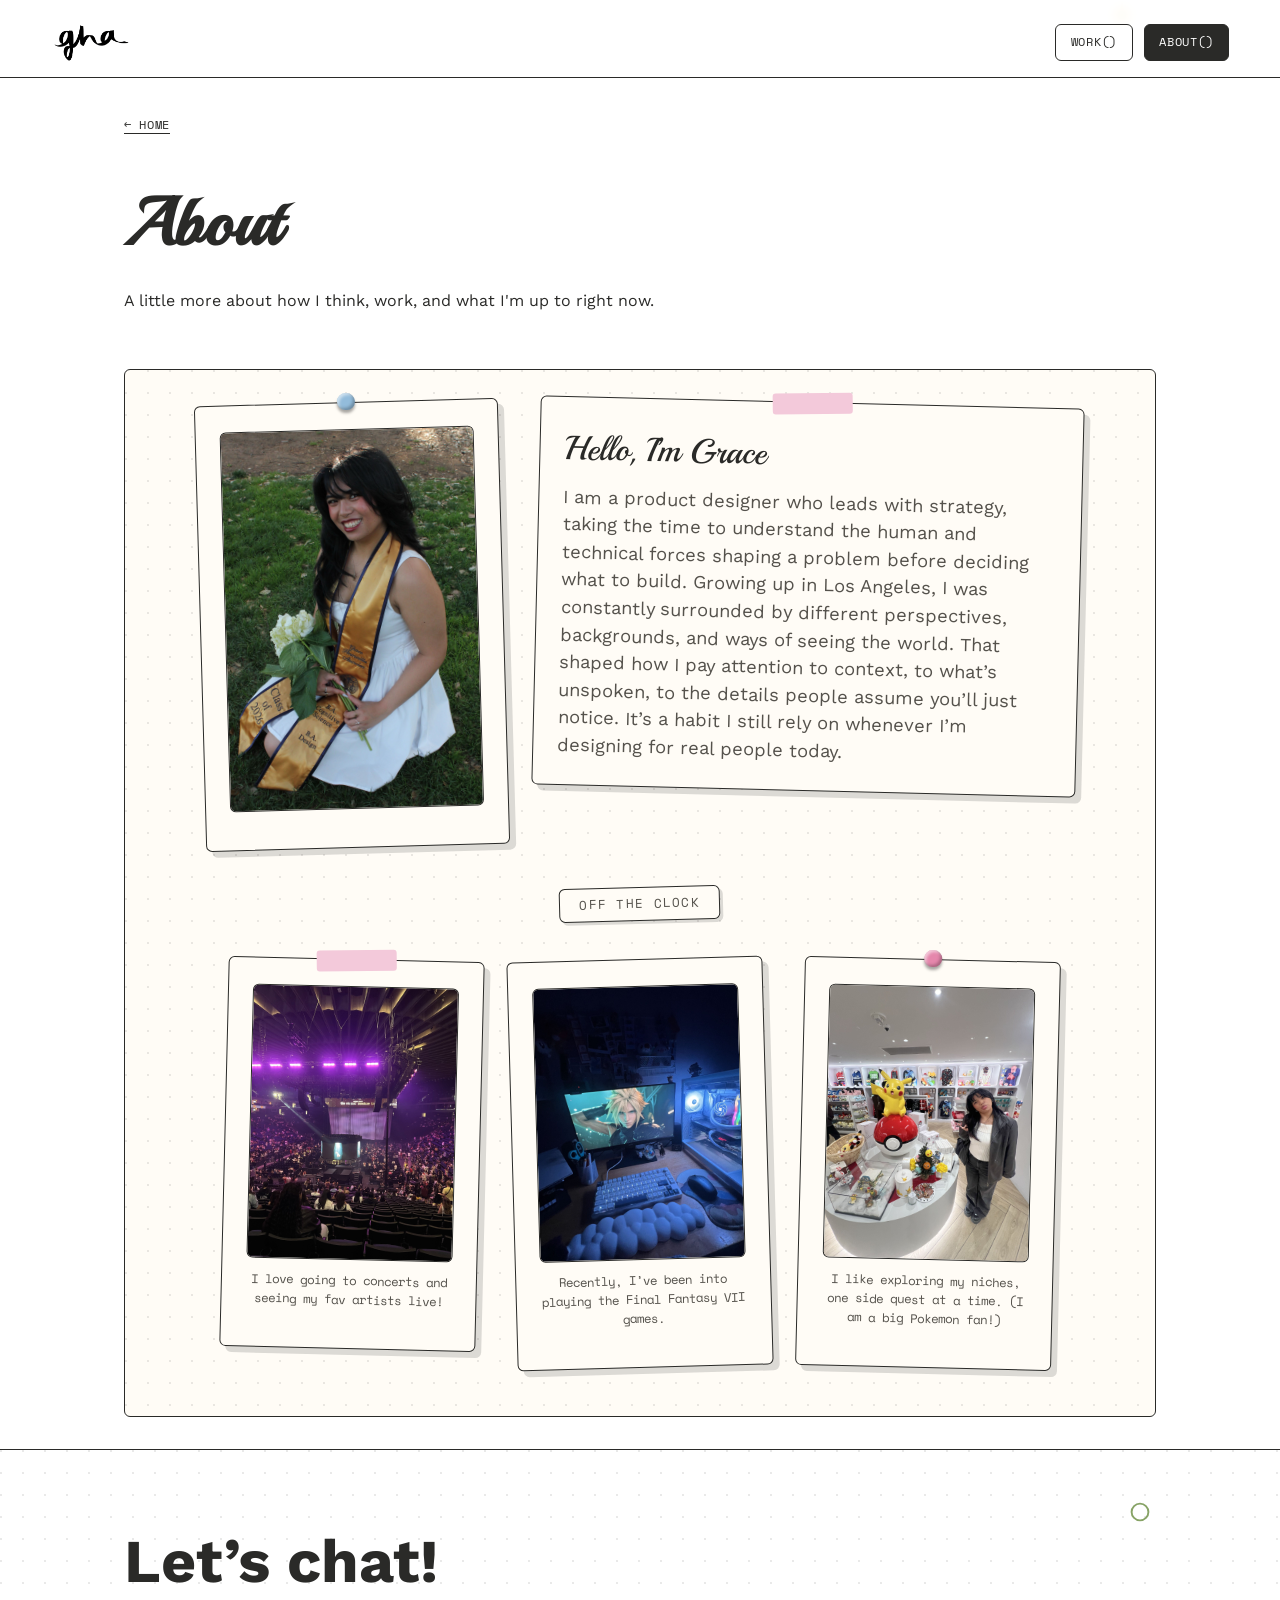
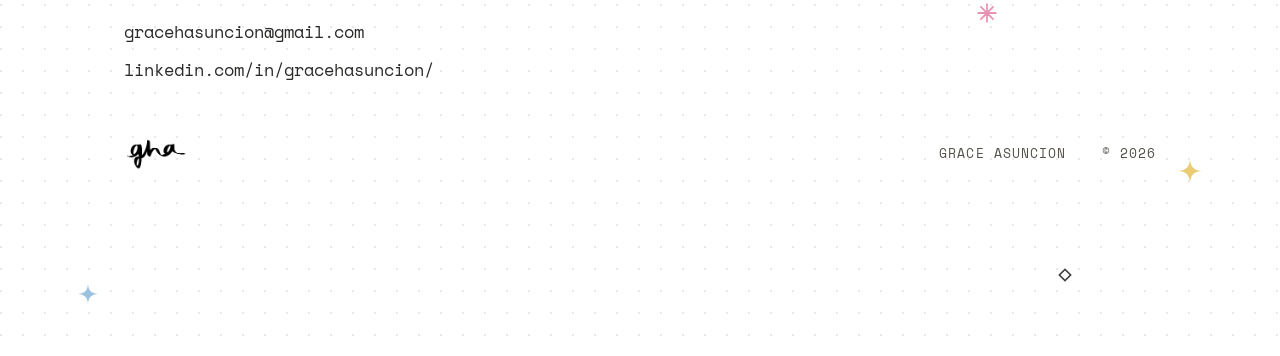
==== about.html @ 30c29114 "taking out the resume in the nav" ====
<!DOCTYPE html>
<html lang="en">
<head>
<meta charset="UTF-8">
<meta name="viewport" content="width=device-width, initial-scale=1.0">
<title>About — Grace Asuncion</title>
<link rel="icon" href="favicon.svg" type="image/svg+xml">
<link rel="preconnect" href="https://fonts.googleapis.com">
<link rel="preconnect" href="https://fonts.gstatic.com" crossorigin>
<link href="https://fonts.googleapis.com/css2?family=Playball&family=Space+Mono:wght@400;700&family=Work+Sans:wght@400;500;600&display=swap" rel="stylesheet">
<link rel="stylesheet" href="styles.css">

<script src="script.js" defer></script>
</head>
<body class="is-page-enter about-page">

<nav class="site-nav">
  <div class="nav-inner">
    <a href="index.html" class="brand">
      <img src="media/logo.png" alt="Grace Asuncion" class="brand-logo">
    </a>
    <ul>
      <li><a href="work.html" class="nav-link">Work()</a></li>
      <li><a href="about.html" class="nav-link is-active">About()</a></li>
    </ul>
  </div>
</nav>

<header class="project-hero doodle-field wrap">
  <div class="doodle" style="top:0%; right:4%; width:30px; height:30px; --r:-10deg;">
    <svg viewBox="0 0 40 40" fill="var(--yellow-deep)"><path d="M20 2 C21 14 26 19 38 20 C26 21 21 26 20 38 C19 26 14 21 2 20 C14 19 19 14 20 2 Z"/></svg>
  </div>

  <a href="index.html" class="back-link">&larr; Home</a>

  <h1 class="project-title">About</h1>

  <p class="hero-tagline">A little more about how I think, work, and what I'm up to right now.</p>
</header>

<main class="wrap doodle-field">
  <div class="doodle" style="top:2%; left:2%; width:26px; height:26px; --r:-8deg;">
    <svg viewBox="0 0 20 20" fill="none" stroke="var(--pink-deep)" stroke-width="1.6"><circle cx="10" cy="10" r="7"/></svg>
  </div>
  <div class="doodle" style="top:8%; right:4%; width:22px; height:22px; --r:10deg; animation-delay:0.8s;">
    <svg viewBox="0 0 20 20" fill="none" stroke="var(--blue-deep)" stroke-width="1.6" stroke-linecap="round"><path d="M10 2v16M2 10h16M4.5 4.5l11 11M15.5 4.5l-11 11"/></svg>
  </div>
  <div class="doodle" style="bottom:4%; left:6%; width:24px; height:24px; --r:6deg; animation-delay:1.4s;">
    <svg viewBox="0 0 40 40" fill="var(--yellow-deep)"><path d="M20 2 C21 14 26 19 38 20 C26 21 21 26 20 38 C19 26 14 21 2 20 C14 19 19 14 20 2 Z"/></svg>
  </div>
  <div class="doodle" style="bottom:8%; right:8%; width:20px; height:20px; --r:-6deg; animation-delay:0.5s;">
    <svg viewBox="0 0 20 20" fill="none" stroke="var(--green-deep)" stroke-width="1.6"><rect x="6" y="6" width="8" height="8" transform="rotate(45 10 10)"/></svg>
  </div>

  <div class="scrapbook-board">
    <div class="scrapbook-row">
      <div class="scrapbook-photo sticky-card rot-l">
        <div class="scrapbook-pin pin-blue" aria-hidden="true"></div>
        <div class="placeholder-media has-image natural-media">
          <img src="media/grac-smiling-grad.jpg" alt="Grace Asuncion smiling at graduation">
        </div>
      </div>

      <div class="scrapbook-note scrapbook-note-lg sticky-card rot-r">
        <div class="scrapbook-tape" aria-hidden="true"></div>
        <p class="scrapbook-greeting">Hello, I&rsquo;m Grace</p>
        <p>I am a product designer who leads with strategy, taking the time to understand the human and technical forces shaping a problem before deciding what to build. Growing up in Los Angeles, I was constantly surrounded by different perspectives, backgrounds, and ways of seeing the world. That shaped how I pay attention to context, to what&rsquo;s unspoken, to the details people assume you&rsquo;ll just notice. It&rsquo;s a habit I still rely on whenever I&rsquo;m designing for real people today.</p>
      </div>
    </div>

    <p class="scrapbook-row-label">Off the clock</p>

    <div class="scrapbook-row">
      <div class="scrapbook-photo scrapbook-photo-sm sticky-card rot-r">
        <div class="scrapbook-tape" aria-hidden="true"></div>
        <div class="placeholder-media has-image natural-media">
          <img src="media/concert.jpg" alt="Grace at a concert">
        </div>
        <p class="media-caption">I love going to concerts and seeing my fav artists live!</p>
      </div>

      <div class="scrapbook-photo scrapbook-photo-sm sticky-card rot-l">
        <div class="placeholder-media has-image natural-media">
          <img src="media/ff7.jpg" alt="Final Fantasy VII">
        </div>
        <p class="media-caption">Recently, I&rsquo;ve been into playing the Final Fantasy VII games.</p>
      </div>

      <div class="scrapbook-photo scrapbook-photo-sm sticky-card rot-r">
        <div class="scrapbook-pin pin-pink" aria-hidden="true"></div>
        <div class="placeholder-media has-image natural-media">
          <img src="media/pokemon.jpg" alt="Pokemon">
        </div>
        <p class="media-caption">I like exploring my niches, one side quest at a time. (I am a big Pokemon fan!)</p>
      </div>
    </div>

  </div>
</main>

<footer class="site-footer doodle-field" id="contact">
  <div class="doodle" style="top:10%; right:10%; width:24px; height:24px; --r:-6deg;">
    <svg viewBox="0 0 20 20" fill="none" stroke="var(--green-deep)" stroke-width="1.6"><circle cx="10" cy="10" r="7"/></svg>
  </div>
  <div class="doodle" style="top:30%; right:22%; width:22px; height:22px; --r:8deg; animation-delay:0.6s;">
    <svg viewBox="0 0 20 20" fill="none" stroke="var(--pink-deep)" stroke-width="1.6" stroke-linecap="round"><path d="M10 2v16M2 10h16M4.5 4.5l11 11M15.5 4.5l-11 11"/></svg>
  </div>
  <div class="doodle" style="bottom:34%; right:6%; width:26px; height:26px; --r:4deg; animation-delay:1.1s;">
    <svg viewBox="0 0 40 40" fill="var(--yellow-deep)"><path d="M20 2 C21 14 26 19 38 20 C26 21 21 26 20 38 C19 26 14 21 2 20 C14 19 19 14 20 2 Z"/></svg>
  </div>
  <div class="doodle" style="bottom:14%; right:16%; width:20px; height:20px; --r:-4deg; animation-delay:1.6s;">
    <svg viewBox="0 0 20 20" fill="none" stroke="var(--ink)" stroke-width="1.6"><rect x="6" y="6" width="8" height="8" transform="rotate(45 10 10)"/></svg>
  </div>
  <div class="doodle" style="bottom:10%; left:6%; width:22px; height:22px; --r:6deg; animation-delay:0.3s;">
    <svg viewBox="0 0 40 40" fill="var(--blue-deep)"><path d="M20 2 C21 14 26 19 38 20 C26 21 21 26 20 38 C19 26 14 21 2 20 C14 19 19 14 20 2 Z"/></svg>
  </div>

  <div class="wrap footer-inner">
    <div class="footer-lead">
      <h2 class="footer-headline">Let&rsquo;s chat!</h2>

      <div class="footer-contact-list">
        <a href="mailto:gracehasuncion@gmail.com">gracehasuncion@gmail.com</a>
        <a href="https://www.linkedin.com/in/gracehasuncion/">linkedin.com/in/gracehasuncion/</a>
      </div>
    </div>

    <div class="footer-bottom-row">
      <img src="media/logo.png" alt="Grace Asuncion" class="footer-logo">
      <p class="footer-signature">Grace Asuncion &nbsp;&nbsp; &copy; 2026</p>
    </div>
  </div>
</footer>

</body>
</html>
---- styles.css ----
/* ================================
   Design tokens
================================ */
:root {
  --cream: #ffffff;
  --paper: #fffcf6;
  --ink: #2a2a28;
  --ink-soft: #55524c;

  --pink: #f3c9da;
  --pink-deep: #e587ac;
  --green: #a9c084;
  --green-deep: #7b9a56;
  --blue: #cfe1f0;
  --blue-deep: #93bcdb;
  --yellow: #f5e3a3;
  --yellow-deep: #e8c765;
  --red: #f0c4bb;
  --red-deep: #d9694f;

  --shadow: rgba(42, 42, 40, 0.16);

  --font-script: "Playball", cursive;
  --font-mono: "Space Mono", monospace;
  --font-sans: "Work Sans", sans-serif;

  --border: 1.5px solid var(--ink);
  --radius: 6px;
}

.thread-it-page {
  --pink-deep: #6eb4e9;
}

.automail-page {
  --pink-deep: #3a7b99;
}

* { box-sizing: border-box; }

html { scroll-behavior: smooth; }

body {
  margin: 0;
  background: var(--cream);
  color: var(--ink);
  font-family: var(--font-sans);
  line-height: 1.5;
  transition: opacity 0.35s ease;
  cursor: url("media/cursor.svg") 16 16, auto;
}

body.is-page-enter,
body.is-page-exit {
  opacity: 0;
}

@media (prefers-reduced-motion: reduce) {
  body { transition: none; }
}

img { max-width: 100%; display: block; }

a {
  color: inherit;
}

.wrap {
  max-width: 1080px;
  margin: 0 auto;
  padding: 0 1.5rem;
}

@media (max-width: 700px) {
  .wrap {
    padding: 0 2rem;
  }
}

@media (max-width: 480px) {
  .wrap {
    padding: 0 2.25rem;
  }
}

@media (min-width: 1400px) {
  .wrap {
    max-width: 1320px;
  }
}

/* ================================
   Top nav
================================ */
.site-nav {
  position: fixed;
  top: 0;
  left: 0;
  right: 0;
  z-index: 50;
  background: transparent;
  border-bottom: 1px solid transparent;
  backdrop-filter: blur(0px);
  transition: background-color 0.5s ease, border-color 0.5s ease, backdrop-filter 0.5s ease;
}

.site-nav.is-visible {
  background: rgba(255, 255, 255, 0.9);
  backdrop-filter: blur(6px);
  border-bottom: var(--border);
}

.site-nav .nav-inner {
  display: flex;
  align-items: center;
  justify-content: space-between;
  padding: 0.9rem clamp(1.5rem, 4vw, 4rem) 0.4rem;
}

.site-nav .brand {
  font-family: var(--font-script);
  font-size: 2rem;
  text-decoration: none;
  color: var(--ink);
  cursor: url("media/cursor.svg") 16 16, auto;
}

.site-nav .brand span { color: var(--green-deep); }

.brand-logo {
  display: block;
  height: 3.5rem;
  width: auto;
  transition: transform 0.2s ease;
}

.brand:hover .brand-logo {
  transform: scale(1.08);
}

.brand-logo.is-tapped {
  animation: logo-tap 0.35s ease;
}

@keyframes logo-tap {
  0% { transform: scale(1) rotate(0deg); }
  40% { transform: scale(0.82) rotate(-6deg); }
  70% { transform: scale(1.08) rotate(3deg); }
  100% { transform: scale(1) rotate(0deg); }
}

.site-nav ul {
  list-style: none;
  display: flex;
  gap: 0.7rem;
  margin: 0;
  padding: 0;
  font-family: var(--font-mono);
  font-size: 0.78rem;
  letter-spacing: 0.06em;
  text-transform: uppercase;
}

.site-nav a.nav-link {
  display: inline-block;
  text-decoration: none;
  border: var(--border);
  border-radius: var(--radius);
  padding: 0.5rem 0.9rem;
  cursor: url("media/cursor.svg") 16 16, auto;
  transition: transform 0.15s ease, box-shadow 0.15s ease, background-color 0.15s ease;
}

.site-nav a.nav-link:hover {
  background: var(--paper);
  transform: translateY(-2px);
  box-shadow: 3px 3px 0 var(--shadow);
}

.site-nav a.nav-link.is-active {
  background: var(--ink);
  color: var(--cream);
}

/* ================================
   Cursor sparkles
================================ */
.cursor-star {
  position: fixed;
  pointer-events: none;
  z-index: 9999;
  font-size: 1rem;
  line-height: 1;
  transform: translate(-50%, -50%);
  will-change: transform, opacity;
  animation: star-twinkle 0.9s ease-out forwards;
}

@keyframes star-twinkle {
  0% { opacity: 0; transform: translate(-50%, -50%) scale(0.4); }
  30% { opacity: 1; transform: translate(-50%, -50%) scale(1.1); }
  100% { opacity: 0; transform: translate(-50%, -50%) scale(0.8); }
}

.click-burst {
  position: fixed;
  pointer-events: none;
  z-index: 9999;
  font-size: 1.1rem;
  line-height: 1;
  transform: translate(-50%, -50%);
  will-change: transform, opacity;
  animation: click-burst-pop 0.5s ease-out forwards;
}

@keyframes click-burst-pop {
  0% { opacity: 1; transform: translate(-50%, -50%) scale(0.3); }
  100% {
    opacity: 0;
    transform: translate(calc(-50% + var(--dx, 0px)), calc(-50% + var(--dy, 0px))) scale(1);
  }
}

@media (prefers-reduced-motion: reduce) {
  .cursor-star, .click-burst { display: none; }

  .site-nav { transition: none; }

  .hero-card-group,
  .hero-actions,
  .hero .doodle {
    opacity: 1;
    transform: none;
    transition: none;
  }

  .scroll-cue {
    opacity: 1;
    transition: none;
  }
}

/* ================================
   Doodles (inline SVG accents)
================================ */
.doodle {
  position: absolute;
  pointer-events: none;
  opacity: 0.9;
  animation: bob 4s ease-in-out infinite;
}

.doodle svg { width: 100%; height: 100%; }

@keyframes bob {
  0%, 100% { transform: translate(0, 0) rotate(var(--r, 0deg)); }
  50% { transform: translate(4px, -18px) rotate(calc(var(--r, 0deg) + 8deg)); }
}

.doodle-field {
  position: relative;
}

@media (max-width: 1100px) {
  .hero .doodle:nth-of-type(n+7),
  .site-footer .doodle:nth-of-type(n+4) {
    display: none;
  }
}

@media (max-width: 640px) {
  .hero .doodle:nth-of-type(n+4),
  .site-footer .doodle:nth-of-type(n+3) {
    display: none;
  }
}

/*  
================================
   Hero
================================ */
.hero {
  position: relative;
  min-height: 100vh;
  min-height: 100svh;
  display: flex;
  flex-direction: column;
  justify-content: center;
  padding: 6.5rem 0 4rem;
  overflow: hidden;
  text-align: left;
  border-bottom: var(--border);
  background-image:
    radial-gradient(circle at 1px 1px, rgba(42,42,40,0.1) 1.5px, transparent 0);
  background-size: 22px 22px;
}

.hero-content {
  width: 100%;
  position: relative;
  z-index: 1;
}

.hero-card-group,
.hero-actions {
  opacity: 0;
  transform: translateY(24px);
  transition: opacity 0.7s ease, transform 0.7s ease;
}

.hero.is-visible .hero-card-group {
  opacity: 1;
  transform: translateY(0);
  transition-delay: 0.15s;
}

.hero.is-visible .hero-actions {
  opacity: 1;
  transform: translateY(0);
  transition-delay: 0.4s;
}

.hero .doodle {
  opacity: 0;
  transition: opacity 0.8s ease;
}

.hero.is-visible .doodle {
  opacity: 0.9;
}

.hero.is-visible .doodle:nth-of-type(1) { transition-delay: 0.1s; }
.hero.is-visible .doodle:nth-of-type(2) { transition-delay: 0.22s; }
.hero.is-visible .doodle:nth-of-type(3) { transition-delay: 0.34s; }
.hero.is-visible .doodle:nth-of-type(4) { transition-delay: 0.46s; }
.hero.is-visible .doodle:nth-of-type(5) { transition-delay: 0.58s; }
.hero.is-visible .doodle:nth-of-type(6) { transition-delay: 0.7s; }
.hero.is-visible .doodle:nth-of-type(7) { transition-delay: 0.82s; }

.hero-card-group {
  position: relative;
  max-width: 56rem;
  margin: 0 auto 7.5rem;
}

.hero-tape {
  position: absolute;
  top: -0.9rem;
  left: 50%;
  width: 9rem;
  height: 2.1rem;
  background: var(--pink);
  border-radius: 3px;
  transform: translateX(-50%) rotate(-2deg);
}

.hero-greeting {
  position: absolute;
  top: clamp(0.9rem, 3vw, 1.6rem);
  left: clamp(1rem, 4vw, 1.9rem);
  z-index: 2;
  width: fit-content;
  padding: clamp(0.8rem, 2.5vw, 1.4rem) clamp(1.2rem, 4vw, 2.3rem);
  margin: 0;
}

.hero-greeting-text {
  margin: 0;
  font-family: var(--font-script);
  font-size: clamp(1.5rem, 5vw, 2.5rem);
  line-height: 1;
}

.hero-card.sticky-card {
  padding: clamp(2.2rem, 8vw, 5rem) clamp(1.6rem, 7vw, 4.8rem);
}

.hero-statement {
  font-family: var(--font-sans);
  font-weight: 600;
  font-size: clamp(1.7rem, 3.3vw, 2.6rem);
  line-height: 1.35;
  margin: 0;
}

.statement-highlight {
  font-weight: 700;
}

.statement-highlight.pink { color: var(--pink-deep); }
.statement-highlight.blue { color: var(--blue-deep); }

.hero-note.sticky-card {
  position: absolute;
  right: -1.4rem;
  bottom: -2.8rem;
  width: clamp(12rem, 36vw, 17rem);
  padding: clamp(0.9rem, 2.8vw, 1.3rem) clamp(1rem, 3vw, 1.5rem);
  text-align: center;
}

.hero-note-status {
  display: flex;
  align-items: center;
  justify-content: center;
  gap: 0.5rem;
  font-family: var(--font-mono);
  font-size: clamp(0.68rem, 2vw, 0.8rem);
  text-transform: uppercase;
  letter-spacing: 0.08em;
  margin: 0 0 0.4rem;
}

.hero-note-status .status-dot {
  width: 8px;
  height: 8px;
  border-radius: 50%;
  background: var(--green-deep);
  display: inline-block;
  flex-shrink: 0;
}

.hero-note-location {
  font-family: var(--font-mono);
  font-size: clamp(0.68rem, 2vw, 0.8rem);
  color: var(--ink-soft);
  margin: 0;
  white-space: nowrap;
}

@media (max-width: 560px) {
  .hero-note.sticky-card {
    position: static;
    width: auto;
    margin-top: 1.2rem;
  }
}

.hero-actions {
  display: flex;
  align-items: center;
  justify-content: center;
  gap: 1rem;
  flex-wrap: wrap;
  max-width: 48rem;
  margin: 0 auto;
}

.doodle-sparkle {
  display: inline-block;
  width: 26px;
  --r: -6deg;
  animation: bob 4s ease-in-out infinite;
}

@media (prefers-reduced-motion: reduce) {
  .doodle-sparkle { animation: none; }
}

.btn-primary,
.btn-outline {
  display: inline-flex;
  align-items: center;
  gap: 0.4rem;
  font-family: var(--font-mono);
  font-size: 0.78rem;
  text-transform: uppercase;
  letter-spacing: 0.06em;
  text-decoration: none;
  border-radius: 999px;
  padding: 0.85rem 1.6rem;
  transition: transform 0.15s ease, box-shadow 0.15s ease;
}

.btn-primary {
  background: var(--ink);
  color: var(--cream);
  box-shadow: 4px 4px 0 var(--shadow);
}

.btn-primary:hover {
  transform: translateY(-2px);
  box-shadow: 6px 6px 0 var(--shadow);
}

.btn-outline {
  background: var(--paper);
  color: var(--ink);
  border: var(--border);
}

.btn-outline:hover {
  transform: translateY(-2px);
}

.scroll-cue {
  position: absolute;
  bottom: 2rem;
  left: 50%;
  transform: translateX(-50%);
  display: flex;
  flex-direction: column;
  align-items: center;
  gap: 0.5rem;
  font-family: var(--font-mono);
  font-size: 0.85rem;
  text-transform: uppercase;
  letter-spacing: 0.1em;
  color: var(--ink-soft);
  text-decoration: none;
  opacity: 0;
  transition: opacity 0.7s ease;
  animation: scroll-cue-bob 2s ease-in-out infinite;
}

.hero.is-visible .scroll-cue {
  opacity: 1;
  transition-delay: 0.6s;
}

.scroll-cue svg {
  width: 20px;
  height: 20px;
}

@keyframes scroll-cue-bob {
  0%, 100% { transform: translateX(-50%) translateY(0); }
  50% { transform: translateX(-50%) translateY(6px); }
}

.last-updated {
  position: absolute;
  bottom: 2rem;
  right: 1.5rem;
  margin: 0;
  font-family: var(--font-mono);
  font-size: 0.7rem;
  text-transform: uppercase;
  letter-spacing: 0.08em;
  color: var(--ink-soft);
}

@media (prefers-reduced-motion: reduce) {
  .scroll-cue { animation: none; }
}

/* ================================
   Sticky note / paper cards
================================ */
.sticky-card {
  background: var(--paper);
  border: var(--border);
  border-radius: var(--radius);
  padding: 1.6rem 1.5rem;
  box-shadow: 6px 6px 0 var(--shadow);
  position: relative;
}

.rot-l { transform: rotate(-1.6deg); }
.rot-r { transform: rotate(1.4deg); }
.rot-l:hover, .rot-r:hover { transform: rotate(0deg) translateY(-2px); }
.sticky-card { transition: transform 0.2s ease, box-shadow 0.2s ease; }
.sticky-card:hover { box-shadow: 9px 9px 0 var(--shadow); }

/* ================================
   Project grid (home)
================================ */
.section-intro {
  padding-top: 4rem;
  margin-bottom: 1.5rem;
}

.section-eyebrow {
  font-family: var(--font-mono);
  font-size: 0.75rem;
  text-transform: uppercase;
  letter-spacing: 0.1em;
  color: var(--ink-soft);
  margin: 0 0 0.6rem;
}

.section-title {
  font-family: var(--font-script);
  font-weight: 400;
  font-size: clamp(2.4rem, 5.5vw, 3.8rem);
  line-height: 1;
  color: var(--ink);
  margin: 0;
}

.project-grid {
  display: grid;
  grid-template-columns: 1fr;
  gap: 6rem;
  padding: 1rem 0 3rem;
}

.work-intro {
  padding-top: 8rem;
  margin-bottom: 1.5rem;
}

.work-grid {
  display: grid;
  grid-template-columns: repeat(2, 1fr);
  gap: 3rem 2.5rem;
  padding: 1rem 0 4rem;
}

@media (max-width: 700px) {
  .work-grid {
    grid-template-columns: 1fr;
  }
}

.work-intro,
.work-card {
  transition: opacity 0.6s ease, transform 0.6s ease;
}

.is-page-enter .work-intro,
.is-page-enter .work-card {
  opacity: 0;
  transform: translateY(24px);
}

.work-intro { transition-delay: 0.05s; }
.work-card:nth-of-type(1) { transition-delay: 0.15s; }
.work-card:nth-of-type(2) { transition-delay: 0.25s; }
.work-card:nth-of-type(3) { transition-delay: 0.35s; }
.work-card:nth-of-type(4) { transition-delay: 0.45s; }

@media (prefers-reduced-motion: reduce) {
  .work-intro,
  .work-card {
    transition: none;
  }

  .is-page-enter .work-intro,
  .is-page-enter .work-card {
    opacity: 1;
    transform: none;
  }
}

.work-card {
  display: flex;
  flex-direction: column;
  text-decoration: none;
  color: var(--ink);
}

.thumb img {
  width: 100%;
  height: 100%;
  object-fit: cover;
}

.work-card .thumb,
.project-card .thumb {
  border: 1.5px solid var(--ink);
}

.work-card .thumb {
  aspect-ratio: 16 / 10;
  border-radius: 18px;
  background:
    radial-gradient(rgba(255,255,255,0.14) 1px, transparent 1.5px) 0 0 / 16px 16px,
    #17161a;
  color: rgba(255,255,255,0.55);
  display: flex;
  align-items: center;
  justify-content: center;
  font-family: var(--font-mono);
  font-size: 0.8rem;
  text-transform: uppercase;
  letter-spacing: 0.06em;
  position: relative;
  overflow: hidden;
  margin-bottom: 1.2rem;
  transition: transform 0.2s ease;
}

.work-card:hover .thumb {
  transform: translateY(-4px);
}

.work-card .thumb .index {
  position: absolute;
  top: 0.7rem;
  left: 0.9rem;
  font-family: var(--font-mono);
  font-size: 0.68rem;
  color: rgba(255,255,255,0.4);
}

.work-card .impact-line {
  font-size: 1.15rem;
  font-weight: 700;
  color: var(--ink);
  line-height: 1.3;
  margin: 0 0 0.7rem;
}

.work-card .card-top {
  display: flex;
  align-items: baseline;
  justify-content: space-between;
  gap: 0.6rem;
  margin-bottom: 0.7rem;
}

.work-card h3 {
  font-family: var(--font-mono);
  font-size: 0.78rem;
  font-weight: 600;
  text-transform: uppercase;
  letter-spacing: 0.04em;
  color: var(--ink-soft);
  margin: 0;
}

.work-card .year {
  font-family: var(--font-mono);
  font-size: 0.72rem;
  color: var(--ink-soft);
}

.work-card .view-link {
  display: inline-block;
  width: fit-content;
  font-family: var(--font-mono);
  font-size: 0.72rem;
  text-transform: uppercase;
  letter-spacing: 0.06em;
  border-bottom: 1.5px solid var(--ink);
}

.see-more-btn {
  display: block;
  width: fit-content;
  margin: 0 auto 3rem;
  font-family: var(--font-mono);
  font-size: 0.75rem;
  text-transform: uppercase;
  letter-spacing: 0.06em;
  color: var(--ink);
  background: var(--paper);
  border: var(--border);
  border-radius: 999px;
  padding: 0.7rem 1.6rem;
  cursor: url("media/cursor.svg") 16 16, auto;
  transition: transform 0.15s ease, box-shadow 0.15s ease;
  box-shadow: 4px 4px 0 var(--shadow);
}

.see-more-btn:hover {
  transform: translateY(-2px);
  box-shadow: 6px 6px 0 var(--shadow);
}

.project-card {
  display: flex;
  flex-direction: row-reverse;
  align-items: center;
  gap: 2rem;
  text-decoration: none;
  color: var(--ink);
}

@media (min-width: 1400px) {
  .project-card {
    gap: 3.5rem;
  }
}

.project-card,
.work-card {
  cursor: url("media/cursor-big.svg") 26 26, pointer;
}

@media (max-width: 760px) {
  .project-card {
    flex-direction: column;
    align-items: stretch;
  }
}

.project-card .thumb {
  flex: 1 1 64%;
  aspect-ratio: 16 / 10;
  border-radius: 18px;
  background:
    radial-gradient(rgba(255,255,255,0.14) 1px, transparent 1.5px) 0 0 / 16px 16px,
    #17161a;
  color: rgba(255,255,255,0.55);
  display: flex;
  align-items: center;
  justify-content: center;
  font-family: var(--font-mono);
  font-size: 0.85rem;
  text-transform: uppercase;
  letter-spacing: 0.06em;
  position: relative;
  overflow: hidden;
  transition: transform 0.2s ease;
}

.project-card .card-body {
  flex: 1 1 40%;
  min-width: 0;
}

.project-card:hover .thumb {
  transform: translateY(-4px);
}

.project-card .thumb .index {
  position: absolute;
  top: 0.8rem;
  left: 1rem;
  font-family: var(--font-mono);
  font-size: 0.7rem;
  color: rgba(255,255,255,0.4);
}

.read-me-follow {
  position: fixed;
  top: 0;
  left: 0;
  z-index: 60;
  pointer-events: none;
  opacity: 0;
  transform: translate(0, -50%) scale(0.9);
  transition: opacity 0.15s ease, transform 0.15s ease;
  background: var(--paper);
  color: var(--ink);
  border: var(--border);
  border-radius: 999px;
  padding: 0.65rem 1.5rem;
  font-family: var(--font-mono);
  font-size: 0.78rem;
  text-transform: uppercase;
  letter-spacing: 0.06em;
  white-space: nowrap;
}

.read-me-follow.is-visible {
  opacity: 1;
  transform: translate(0, -50%) scale(1);
}

.card-body .impact-line {
  font-size: clamp(1.2rem, 2vw, 1.7rem);
  font-weight: 700;
  color: var(--ink);
  line-height: 1.3;
  margin: 0 0 1rem;
}

.card-top {
  display: flex;
  align-items: baseline;
  justify-content: space-between;
  gap: 0.8rem;
}

.card-top h3 {
  font-family: var(--font-mono);
  font-size: 0.9rem;
  font-weight: 600;
  text-transform: uppercase;
  letter-spacing: 0.04em;
  color: var(--ink-soft);
  margin: 0;
}

.card-top h3.impact-style {
  font-family: var(--font-sans);
  font-size: 1.15rem;
  font-weight: 700;
  text-transform: none;
  letter-spacing: normal;
  color: var(--ink);
  line-height: 1.3;
}

.card-top .year {
  font-family: var(--font-mono);
  font-size: 0.85rem;
  color: var(--ink-soft);
}

.tag-row {
  display: flex;
  flex-wrap: wrap;
  gap: 0.5rem;
  margin: 0.9rem 0 1.2rem;
}

.tag {
  display: inline-block;
  font-family: var(--font-mono);
  font-size: 0.66rem;
  text-transform: uppercase;
  letter-spacing: 0.05em;
  color: var(--ink-soft);
  border: 1.5px solid var(--ink);
  border-radius: 999px;
  padding: 0.3rem 0.75rem;
}

.card-body .view-link {
  display: inline-block;
  font-family: var(--font-mono);
  font-size: 0.8rem;
  text-transform: uppercase;
  letter-spacing: 0.06em;
  border-bottom: 1.5px solid var(--ink);
}

.project-row {
  display: flex;
  align-items: center;
  gap: 3rem;
  text-decoration: none;
  color: var(--ink);
}

.project-row .project-text {
  flex: 1 1 45%;
  min-width: 0;
}

.project-row .thumb {
  flex: 1 1 50%;
  aspect-ratio: 16 / 10;
  border-radius: 18px;
  background:
    radial-gradient(rgba(255,255,255,0.14) 1px, transparent 1.5px) 0 0 / 16px 16px,
    #17161a;
  color: rgba(255,255,255,0.55);
  display: flex;
  align-items: center;
  justify-content: center;
  font-family: var(--font-mono);
  font-size: 0.72rem;
  text-transform: uppercase;
  letter-spacing: 0.06em;
  position: relative;
  box-shadow: 8px 8px 0 var(--shadow);
  transform: rotate(-2deg);
  transition: transform 0.2s ease, box-shadow 0.2s ease;
}

.project-row:hover .thumb {
  transform: rotate(0deg) translateY(-4px);
  box-shadow: 11px 11px 0 var(--shadow);
}

.project-row .thumb .index {
  position: absolute;
  top: 0.8rem;
  left: 1rem;
  font-family: var(--font-mono);
  font-size: 0.7rem;
  color: rgba(255,255,255,0.4);
}

.project-row h3 {
  font-size: clamp(1.4rem, 2.4vw, 2rem);
  font-weight: 700;
  line-height: 1.15;
  margin: 0 0 0.9rem;
}

.project-row .project-meta {
  font-family: var(--font-mono);
  font-size: 0.72rem;
  text-transform: uppercase;
  letter-spacing: 0.05em;
  color: var(--ink-soft);
  margin: 0 0 1rem;
}

.project-row .summary {
  margin: 0 0 1.2rem;
  font-size: 0.95rem;
  color: var(--ink-soft);
  max-width: 30rem;
}

.project-row .view-link {
  display: inline-block;
  font-family: var(--font-mono);
  font-size: 0.72rem;
  text-transform: uppercase;
  letter-spacing: 0.06em;
  border-bottom: 1.5px solid var(--ink);
}

@media (max-width: 760px) {
  .project-row {
    flex-direction: column;
    align-items: stretch;
    gap: 1.5rem;
  }
}

/* ================================
   About / contact
================================ */
.about-section {
  padding: 2rem 0 5rem;
  position: relative;
}

.scrapbook-board {
  display: flex;
  flex-wrap: wrap;
  align-items: flex-start;
  justify-content: center;
  gap: 2.4rem 2rem;
  padding: 2rem 1.5rem 3rem;
  position: relative;
  z-index: 1;
  background-color: var(--paper);
  background-image:
    radial-gradient(circle at 1px 1px, rgba(42, 42, 40, 0.1) 1.5px, transparent 0);
  background-size: 22px 22px;
  border: var(--border);
  border-radius: var(--radius);
}

.scrapbook-photo,
.scrapbook-note,
.scrapbook-card {
  width: 100%;
  max-width: 19rem;
}

.scrapbook-row {
  display: flex;
  flex-wrap: wrap;
  align-items: flex-start;
  justify-content: center;
  gap: 2.4rem 2rem;
  width: 100%;
}

.scrapbook-row .scrapbook-photo {
  flex: 0 0 19rem;
}

.scrapbook-row .scrapbook-note-lg {
  flex: 1 1 20rem;
}

.scrapbook-note-lg {
  max-width: 34rem;
}

.scrapbook-photo-sm {
  max-width: 16rem;
}

.scrapbook-photo .placeholder-media {
  margin: 0 0 0.8rem;
}

.scrapbook-note p {
  color: var(--ink-soft);
  margin: 0;
  font-size: 1rem;
}

.scrapbook-note-lg p {
  font-size: 1.15rem;
}

p.scrapbook-row-label {
  width: fit-content;
  background: var(--paper);
  border: var(--border);
  border-radius: var(--radius);
  padding: 0.4rem 1.2rem;
  box-shadow: 3px 3px 0 var(--shadow);
  transform: rotate(-1.5deg);
  font-family: var(--font-mono);
  font-size: 0.8rem;
  text-transform: uppercase;
  letter-spacing: 0.1em;
  color: var(--ink-soft);
  margin: 0;
}

p.scrapbook-greeting {
  font-family: var(--font-script);
  font-size: clamp(1.5rem, 4vw, 2.1rem);
  color: var(--ink);
  margin: 0 0 0.6rem;
}

.scrapbook-tape {
  position: absolute;
  top: -0.6rem;
  left: 50%;
  width: 5rem;
  height: 1.3rem;
  background: var(--pink);
  border-radius: 3px;
  transform: translateX(-50%) rotate(-2deg);
}

.scrapbook-pin {
  position: absolute;
  top: -0.65rem;
  left: 50%;
  width: 1.1rem;
  height: 1.1rem;
  border-radius: 50%;
  transform: translateX(-50%);
  box-shadow:
    0 3px 3px rgba(0, 0, 0, 0.35),
    inset -2px -2px 3px rgba(0, 0, 0, 0.25),
    inset 2px 2px 3px rgba(255, 255, 255, 0.55);
  z-index: 2;
}

.scrapbook-pin.pin-blue { background: var(--blue-deep); }
.scrapbook-pin.pin-yellow { background: var(--yellow-deep); }
.scrapbook-pin.pin-green { background: var(--green-deep); }
.scrapbook-pin.pin-pink { background: var(--pink-deep); }

.scrapbook-card .contact-list {
  margin-top: 0.6rem;
}

@media (max-width: 640px) {
  .scrapbook-board {
    gap: 1.8rem;
    padding: 2.4rem 1.2rem 3rem;
  }

  .scrapbook-photo,
  .scrapbook-note,
  .scrapbook-card {
    max-width: 100%;
  }
}

.about-page .back-link,
.about-page .project-title,
.about-page .hero-tagline,
.about-page .scrapbook-board {
  transition: opacity 0.6s ease, transform 0.6s ease;
}

.about-page.is-page-enter .back-link,
.about-page.is-page-enter .project-title,
.about-page.is-page-enter .hero-tagline,
.about-page.is-page-enter .scrapbook-board {
  opacity: 0;
  transform: translateY(24px);
}

.about-page .back-link { transition-delay: 0.05s; }
.about-page .project-title { transition-delay: 0.15s; }
.about-page .hero-tagline { transition-delay: 0.25s; }
.about-page .scrapbook-board { transition-delay: 0.35s; }

@media (prefers-reduced-motion: reduce) {
  .about-page .back-link,
  .about-page .project-title,
  .about-page .hero-tagline,
  .about-page .scrapbook-board {
    transition: none;
  }

  .about-page.is-page-enter .back-link,
  .about-page.is-page-enter .project-title,
  .about-page.is-page-enter .hero-tagline,
  .about-page.is-page-enter .scrapbook-board {
    opacity: 1;
    transform: none;
  }
}

.contact-list {
  list-style: none;
  margin: 0;
  padding: 0;
  font-family: var(--font-mono);
  font-size: 0.85rem;
}

.contact-list li { padding: 0.5rem 0; border-top: 1px dotted rgba(42,42,40,0.25); }
.contact-list li:first-child { border-top: none; }
.contact-list a { text-decoration: none; border-bottom: 1.5px solid var(--pink-deep); }

/* ================================
   Footer
================================ */
.site-footer {
  position: relative;
  overflow: hidden;
  border-top: var(--border);
  padding: 5rem 0 3rem;
  margin-top: 2rem;
  background-image:
    radial-gradient(circle at 1px 1px, rgba(42,42,40,0.1) 1.5px, transparent 0);
  background-size: 22px 22px;
}

.footer-inner {
  position: relative;
  z-index: 1;
  display: flex;
  flex-direction: column;
  min-height: 42vh;
}

.footer-headline {
  font-family: var(--font-sans);
  font-weight: 700;
  font-size: clamp(2.2rem, 5.5vw, 3.8rem);
  line-height: 1.05;
  margin: 0 0 1.6rem;
}

.footer-contact-list {
  display: flex;
  flex-direction: column;
  gap: 0.7rem;
  font-family: var(--font-mono);
  font-size: 1.05rem;
}

.footer-contact-list a {
  width: fit-content;
  text-decoration: none;
  color: var(--ink);
  border-bottom: 1.5px solid transparent;
  transition: border-color 0.15s ease;
}

.footer-contact-list a:hover {
  border-color: var(--pink-deep);
}

.footer-surprise {
  font-style: italic;
  color: var(--ink-soft);
}

.footer-bottom-row {
  display: flex;
  align-items: center;
  justify-content: space-between;
  gap: 1rem;
  margin-top: 3rem;
}

.footer-signature {
  margin: 0;
  font-family: var(--font-mono);
  font-size: 0.8rem;
  text-transform: uppercase;
  letter-spacing: 0.08em;
  color: var(--ink-soft);
}

.footer-logo {
  display: block;
  height: 5rem;
  width: auto;
}

.footer-bottom-row .footer-logo {
  height: 2.8rem;
}

/* ================================
   Project detail pages
================================ */
.project-hero {
  padding-top: 7rem;
  padding-bottom: 2.5rem;
  position: relative;
}

.back-link {
  display: inline-flex;
  align-items: center;
  gap: 0.4rem;
  font-family: var(--font-mono);
  font-size: 0.72rem;
  text-transform: uppercase;
  letter-spacing: 0.06em;
  text-decoration: none;
  border-bottom: 1.5px solid var(--ink);
  margin-bottom: 2rem;
}

.project-title {
  font-family: var(--font-script);
  font-size: clamp(2.1rem, 9vw, 4.2rem);
  margin: 0.4rem 0 1rem;
}

.project-meta {
  display: flex;
  gap: clamp(1.1rem, 4vw, 2.4rem) clamp(1.4rem, 5vw, 2.4rem);
  flex-wrap: wrap;
  font-family: var(--font-mono);
  font-size: 0.9rem;
  text-transform: uppercase;
  letter-spacing: 0.06em;
  color: var(--ink-soft);
  margin: 1.6rem 0 0;
}

@media (max-width: 700px) {
  .project-hero {
    padding-top: 7.5rem;
    padding-bottom: 3rem;
  }

  .project-meta {
    margin-top: 2.2rem;
  }
}

@media (max-width: 480px) {
  .project-hero {
    padding-top: 8rem;
    padding-bottom: 3.5rem;
  }

  .project-meta {
    margin-top: 2.5rem;
  }
}

.project-meta strong {
  display: block;
  color: var(--ink);
  font-size: 1rem;
  margin-bottom: 0.3rem;
}

.project-layout {
  display: grid;
  grid-template-columns: 180px 1fr;
  gap: 3.5rem;
  align-items: start;
}

.project-layout .toc {
  grid-column: 1;
}

.project-layout .project-content {
  grid-column: 2;
}

.toc {
  position: sticky;
  top: 17.5rem;
  padding-bottom: 4rem;
}

.toc ul {
  list-style: none;
  margin: 0;
  padding: 0;
  display: flex;
  flex-direction: column;
  gap: 0.85rem;
}

.toc a {
  display: block;
  font-family: var(--font-mono);
  font-size: 0.92rem;
  text-decoration: none;
  color: var(--ink-soft);
  border-left: 2.5px solid transparent;
  padding-left: 0.8rem;
  cursor: url("media/cursor-medium.svg") 20 20, auto;
  transition: color 0.15s ease, border-color 0.15s ease, font-weight 0.15s ease;
}

.toc a:hover {
  color: var(--ink);
}

.toc a.is-active {
  color: var(--pink-deep);
  font-weight: 600;
  border-color: var(--pink-deep);
}

@media (max-width: 900px) {
  .project-layout {
    grid-template-columns: 1fr;
  }

  .toc {
    display: none;
  }
}

.process-steps {
  padding: 3rem 0 4rem;
  display: flex;
  flex-direction: column;
  gap: 2.75rem;
}

.step {
  display: grid;
  grid-template-columns: 90px 1fr;
  gap: 1.6rem;
  scroll-margin-top: 6rem;
  border-top: 1px solid rgba(42, 42, 40, 0.12);
  padding-top: 2.75rem;
}

.step:first-child {
  border-top: none;
  padding-top: 0;
}

@media (max-width: 620px) {
  .step { grid-template-columns: 1fr; }
}

.step-index {
  font-family: var(--font-mono);
  font-weight: 700;
  font-size: clamp(1.5rem, 5vw, 1.9rem);
  line-height: 1;
  color: var(--pink-deep);
  letter-spacing: 0.02em;
}

.step h3 {
  font-family: var(--font-mono);
  font-weight: 700;
  text-transform: uppercase;
  letter-spacing: 0.02em;
  font-size: clamp(1.15rem, 4vw, 1.4rem);
  margin: 0 0 0.9rem;
  color: var(--ink);
}

.step p {
  color: var(--ink-soft);
  margin: 0 0 1rem;
}

.step h4 {
  font-size: 1.05rem;
  font-weight: 600;
  margin: 2rem 0 0.7rem;
}

.step h4:first-child {
  margin-top: 0;
}

.step ul {
  color: var(--ink-soft);
  margin: 0 0 1rem;
  padding-left: 1.2rem;
}

.step ul li {
  margin-bottom: 0.4rem;
}

.step .placeholder-media {
  margin-bottom: 1.5rem;
}

.findings-grid {
  display: grid;
  grid-template-columns: 1fr;
  gap: 1.6rem;
  margin: 0 0 1.5rem;
}

.usability-list {
  display: flex;
  flex-direction: column;
  gap: 1.6rem;
  margin: 0 0 1.5rem;
}

.usability-card {
  border: var(--border);
  border-radius: var(--radius);
  background: var(--paper);
  padding: 1.6rem 1.8rem;
}

.usability-card-split {
  display: flex;
  align-items: center;
  gap: 2.2rem;
}

.usability-card-split .usability-card-text {
  flex: 1 1 auto;
  min-width: 0;
}

.usability-card-split .placeholder-media {
  flex-shrink: 0;
  margin: 0;
}

@media (max-width: 700px) {
  .usability-card-split {
    flex-direction: column;
  }
}

p.usability-card-title {
  display: flex;
  align-items: baseline;
  gap: 0.7rem;
  font-family: var(--font-sans);
  font-weight: 700;
  font-size: 1.15rem;
  color: var(--ink);
  margin: 0 0 1.2rem;
}

.usability-num {
  font-family: var(--font-mono);
  font-weight: 700;
  font-size: 1.6rem;
  color: var(--ink-soft);
}

.old-new-grid {
  display: grid;
  grid-template-columns: 1fr 1fr;
  gap: 1.4rem;
  margin: 0 0 1.2rem;
}

@media (max-width: 620px) {
  .old-new-grid {
    grid-template-columns: 1fr;
  }
}

.old-new-pair {
  display: flex;
  flex-wrap: wrap;
  gap: 0.8rem;
}

.old-new-grid-wide {
  grid-template-columns: 2fr 1fr;
}

@media (max-width: 760px) {
  .old-new-grid-wide {
    grid-template-columns: 1fr;
  }
}

@media (max-width: 480px) {
  .old-new-pair {
    flex-direction: column;
  }
}

p.old-new-label {
  font-family: var(--font-mono);
  font-size: 0.7rem;
  text-transform: uppercase;
  letter-spacing: 0.08em;
  color: var(--ink-soft);
  margin: 0 0 0.5rem;
}

ul.usability-notes {
  list-style: none;
  margin: 0;
  padding: 0;
  display: flex;
  flex-direction: column;
  gap: 0.6rem;
}

.usability-notes li {
  display: flex;
  align-items: flex-start;
  gap: 0.6rem;
  color: var(--ink-soft);
  font-size: 0.92rem;
  margin: 0;
}

.note-dot {
  display: flex;
  align-items: center;
  justify-content: center;
  flex-shrink: 0;
  width: 1.8rem;
  height: 1.8rem;
  border-radius: 50%;
  color: var(--cream);
  font-family: var(--font-mono);
  font-size: 0.95rem;
  font-weight: 700;
}

.note-dot.old { background: var(--red-deep); }
.note-dot.new { background: var(--green-deep); }

.overview-grid {
  display: grid;
  grid-template-columns: 1fr 1fr;
  gap: 1.6rem 1.4rem;
  margin: 0 0 1.5rem;
}

.overview-card-full {
  grid-column: 1 / -1;
}

@media (max-width: 760px) {
  .overview-grid {
    grid-template-columns: 1fr;
  }

  .overview-card-full {
    grid-column: 1;
  }
}

.finding-card {
  margin: 0;
}

.finding-card .finding-label {
  font-family: var(--font-mono);
  font-size: 0.86rem;
  text-transform: uppercase;
  letter-spacing: 0.08em;
  color: var(--pink-deep);
  margin: 0 0 0.5rem;
}


.finding-card h5 {
  font-family: var(--font-sans);
  font-size: 1.2rem;
  font-weight: 700;
  color: var(--ink);
  margin: 0 0 0.6rem;
}

.finding-card p {
  font-size: 0.88rem;
  margin: 0;
}

.finding-card .placeholder-media {
  margin-top: 0.9rem;
}

.editor-note {
  font-style: italic;
  color: var(--ink-soft);
  border-left: 2px dashed rgba(42, 42, 40, 0.3);
  padding-left: 0.9rem;
  margin: 0 0 1rem;
}

.tldr-card {
  margin: 0 0 2rem;
}

.project-content .sticky-card {
  transform: none;
}

.project-content .sticky-card:hover {
  transform: none;
  box-shadow: 6px 6px 0 var(--shadow);
}

.data-table-wrap {
  overflow-x: auto;
  margin: 0 0 1.5rem;
}

.data-table {
  width: 100%;
  min-width: 34rem;
  border-collapse: collapse;
  font-size: 0.9rem;
}

.data-table th {
  font-family: var(--font-mono);
  font-size: 0.66rem;
  text-transform: uppercase;
  letter-spacing: 0.08em;
  color: var(--ink-soft);
  text-align: left;
  padding: 0 1.2rem 0.7rem 0;
  border-bottom: 1.5px solid var(--ink);
}

.data-table td {
  padding: 0.9rem 1.2rem 0.9rem 0;
  border-bottom: 1px dotted rgba(42, 42, 40, 0.25);
  color: var(--ink-soft);
  vertical-align: top;
}

.data-table td:first-child {
  color: var(--ink);
  font-weight: 600;
}

.compare-grid {
  display: grid;
  grid-template-columns: 1fr 1fr;
  gap: 1.5rem;
  margin: 0 0 1.5rem;
  align-items: start;
}

@media (max-width: 620px) {
  .compare-grid { grid-template-columns: 1fr; }
}

.compare-card {
  border: var(--border);
  border-radius: var(--radius);
  padding: 1.3rem 1.4rem;
  background: var(--paper);
}

.compare-card.is-con {
  border-left: 3px solid var(--red-deep);
  padding-bottom: 3.9rem;
}
.compare-card.is-pro { border-left: 3px solid var(--green-deep); }

.compare-label {
  font-family: var(--font-mono);
  font-size: 0.95rem;
  text-transform: uppercase;
  letter-spacing: 0.08em;
  margin: 0 0 0.6rem;
}

.compare-label.con { color: var(--red-deep); }
.compare-label.pro { color: var(--green-deep); }

.compare-card-head {
  display: flex;
  align-items: center;
  justify-content: space-between;
  gap: 0.8rem;
}

.compare-card h4 {
  margin: 0 0 0.8rem;
  font-size: 1.15rem;
}

.compare-card-head h4 {
  margin: 0;
}

.compare-badge {
  font-family: var(--font-mono);
  font-size: 0.95rem;
  text-transform: uppercase;
  letter-spacing: 0.04em;
  white-space: nowrap;
}

.compare-card.is-con .compare-badge { color: var(--red-deep); }
.compare-card.is-pro .compare-badge { color: var(--green-deep); }

.compare-card p {
  color: var(--ink-soft);
  margin: 0.8rem 0 0;
}

.compare-card .tag-row {
  margin: 1rem 0 0;
}

.compare-card ul {
  margin: 0;
}

.move-compare {
  display: flex;
  align-items: center;
  justify-content: center;
  gap: 1.6rem;
  flex-wrap: wrap;
  margin: 1.6rem 0;
}

.move-card {
  flex: 1 1 14rem;
  max-width: 18rem;
  border: var(--border);
  border-left: 3px solid var(--pink-deep);
  border-radius: var(--radius);
  background: var(--paper);
  padding: 1.4rem 1.6rem;
  text-align: center;
}

.move-card-after {
  border-left-color: var(--green-deep);
}

.move-card .move-label {
  font-family: var(--font-mono);
  font-size: 0.7rem;
  text-transform: uppercase;
  letter-spacing: 0.08em;
  color: var(--ink-soft);
  margin: 0 0 0.5rem;
}

.move-card .move-title {
  font-family: var(--font-sans);
  font-weight: 700;
  font-size: 1.15rem;
  color: var(--ink);
  margin: 0;
}

.move-arrow {
  display: flex;
  flex-direction: column;
  align-items: center;
  gap: 0.4rem;
  color: var(--yellow-deep);
}

.move-arrow-icon {
  font-size: 1.4rem;
  line-height: 1;
}

p.media-row-label {
  font-family: var(--font-mono);
  font-size: 0.86rem;
  text-transform: uppercase;
  letter-spacing: 0.08em;
  color: var(--pink-deep);
  margin: 1.2rem 0 0.5rem;
}

p.media-row-label.label-spaced {
  padding-bottom: 0.5rem;
}

.media-row {
  display: flex;
  gap: 1.2rem;
}

.media-row.row-spaced {
  margin-bottom: 1.5rem;
}

.media-row .media-figure {
  flex: 1;
  min-width: 0;
}

@media (max-width: 620px) {
  .media-row {
    flex-direction: column;
  }
}

.media-figure {
  margin: 0;
}

.media-caption {
  margin-top: 0.5rem;
  font-family: var(--font-mono);
  font-size: 0.78rem;
  text-align: center;
  color: var(--ink-soft);
}

.move-arrow-caption {
  font-family: var(--font-mono);
  font-size: 0.68rem;
  text-transform: uppercase;
  letter-spacing: 0.04em;
  color: var(--ink-soft);
  white-space: nowrap;
}

@media (max-width: 620px) {
  .move-compare {
    flex-direction: column;
  }

  .move-card {
    max-width: none;
    width: 100%;
  }

  .move-arrow-icon {
    transform: rotate(90deg);
  }
}

.placeholder-media {
  border: var(--border);
  border-radius: var(--radius);
  background:
    repeating-linear-gradient(135deg, rgba(42,42,40,0.06) 0 10px, transparent 10px 20px),
    var(--paper);
  aspect-ratio: 16 / 9;
  display: flex;
  align-items: center;
  justify-content: center;
  font-family: var(--font-mono);
  font-size: 0.72rem;
  text-transform: uppercase;
  letter-spacing: 0.06em;
  color: var(--ink-soft);
  overflow: hidden;
}

.placeholder-media.has-image {
  background: var(--paper);
}

.placeholder-media.is-portrait {
  width: 100%;
  max-width: 16rem;
  margin: 0 auto;
  aspect-ratio: 9 / 19.5;
}

.placeholder-media.is-portrait img {
  object-fit: contain;
}

.placeholder-media.is-portrait.calendar-media {
  aspect-ratio: 220 / 480;
}

.placeholder-media.is-portrait.quiz-media {
  aspect-ratio: 394 / 804;
}

.placeholder-media.natural-media {
  aspect-ratio: auto;
  height: auto;
}

.placeholder-media.natural-media img {
  width: 100%;
  height: auto;
  object-fit: unset;
}

.placeholder-media img {
  width: 100%;
  height: 100%;
  object-fit: cover;
}

.top-cover-media {
  padding-top: 7rem;
}

.top-cover-media .placeholder-media {
  max-width: 100rem;
  margin: 0 auto;
}

.judges-card {
  max-width: 32rem;
  margin: 0.5rem auto 1.5rem;
  text-align: center;
}

.judges-card .section-eyebrow {
  margin: 0 0 0.9rem;
}

ul.judges-list {
  list-style: none;
  margin: 0 0 1rem;
  padding: 0;
  display: flex;
  flex-direction: column;
  gap: 0.6rem;
}

.judges-list li {
  color: var(--ink-soft);
  font-size: 0.92rem;
}

.judges-list strong {
  color: var(--ink);
}

.judges-card p {
  color: var(--ink-soft);
  margin: 0;
}

.outcome-cta {
  display: flex;
  width: fit-content;
  margin: 0.5rem auto 0;
}

.outcome-cta.cta-spaced {
  margin-bottom: 1.5rem;
}

.project-nav {
  border-top: var(--border);
  padding: 2.4rem 0 4rem;
  display: flex;
  justify-content: space-between;
  gap: 0.5rem;
  flex-wrap: wrap;
}

.project-nav a {
  text-decoration: none;
  font-family: var(--font-mono);
  font-size: 0.75rem;
  text-transform: uppercase;
  letter-spacing: 0.06em;
  border: var(--border);
  border-radius: 999px;
  padding: 0.6rem 1.2rem;
  background: var(--paper);
}
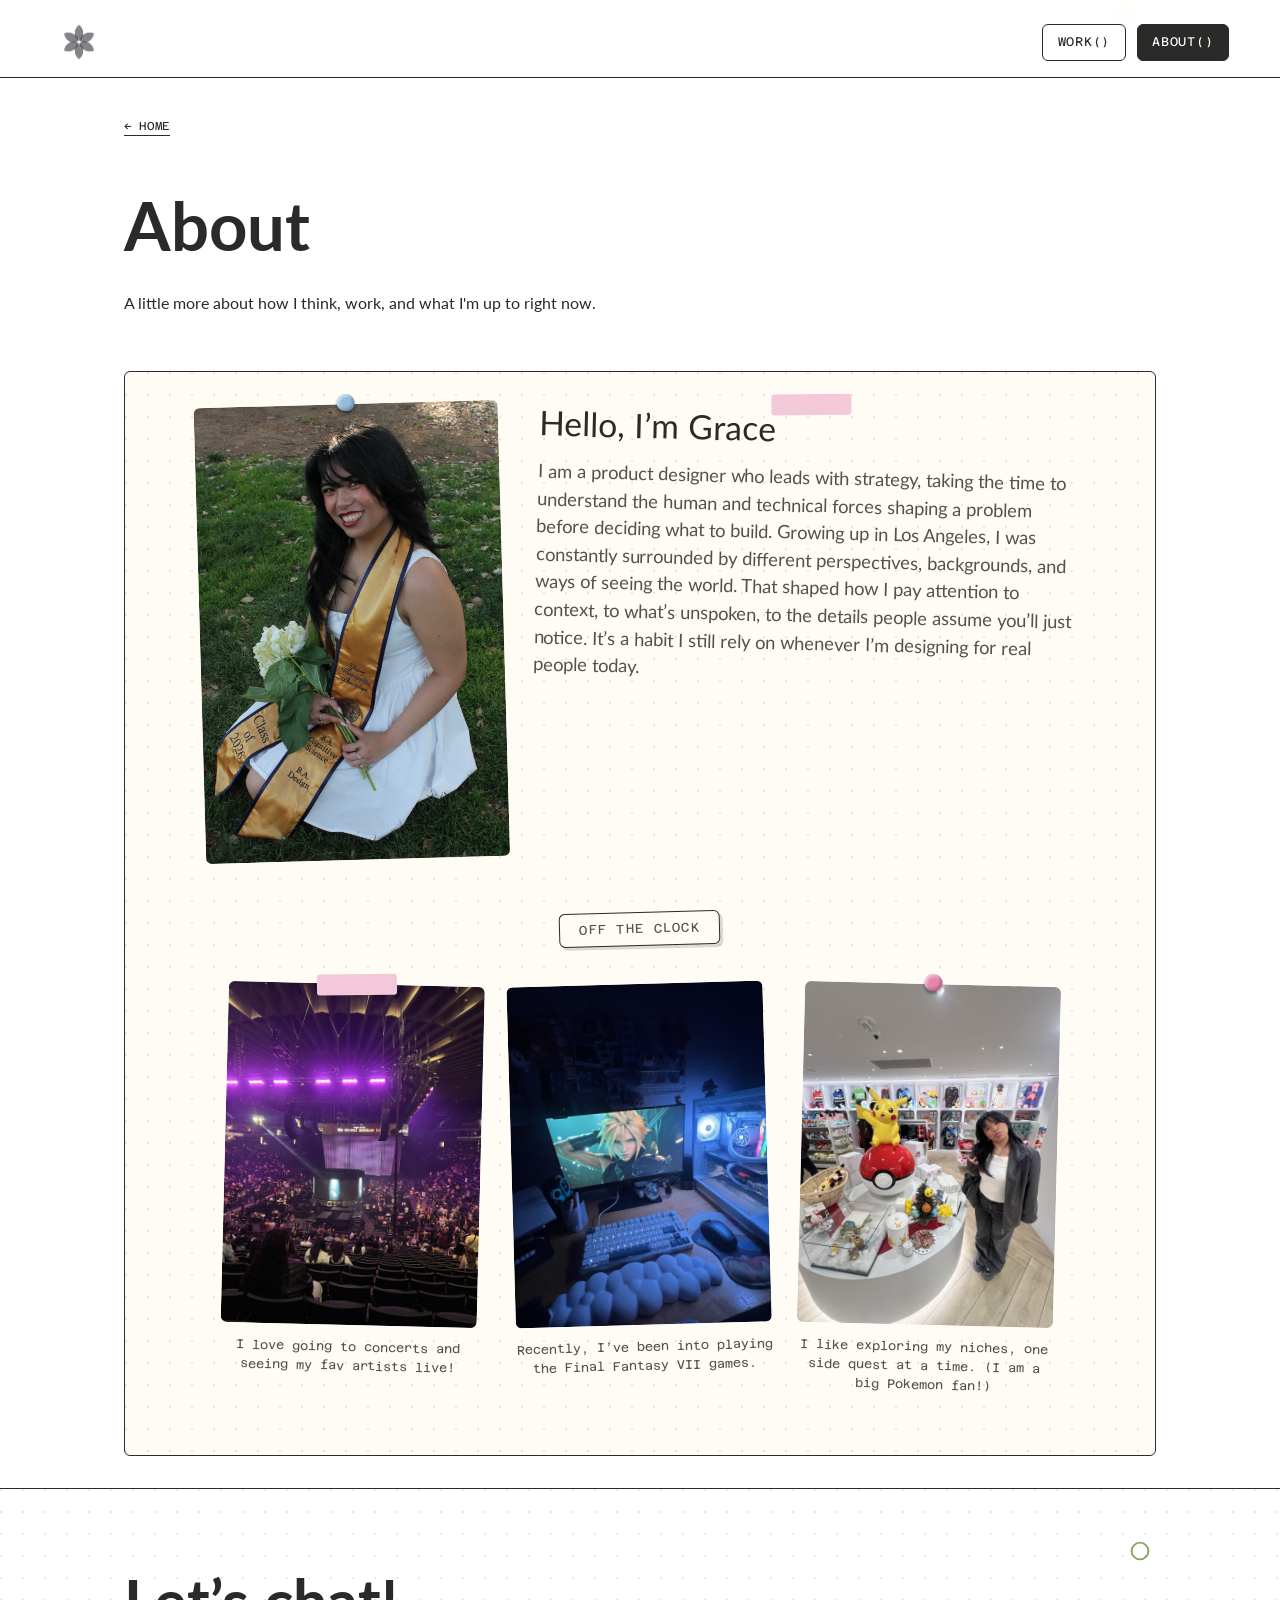
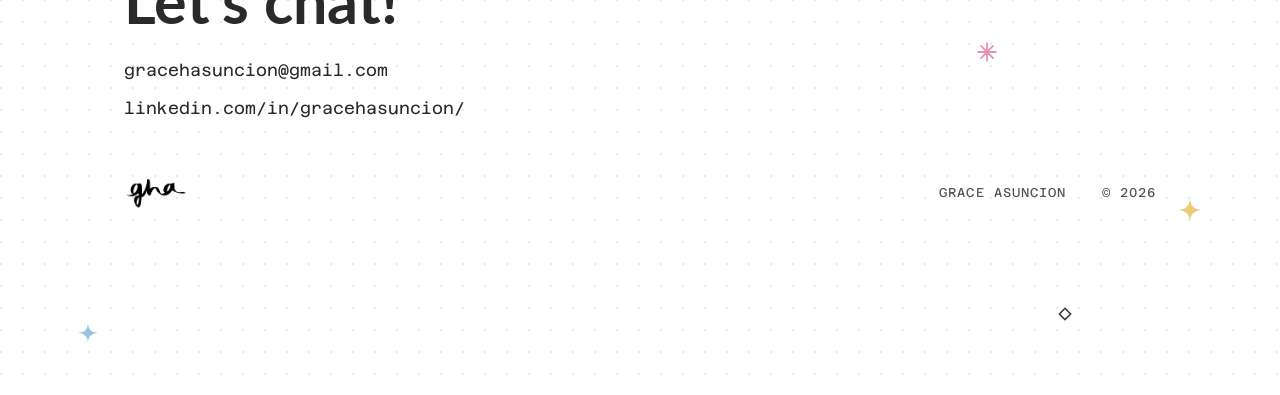
==== commit 58fb6162: "making big changes to portfolio" ====
--- a/about.html
+++ b/about.html
@@ -7,7 +7,7 @@
 <link rel="icon" href="favicon.svg" type="image/svg+xml">
 <link rel="preconnect" href="https://fonts.googleapis.com">
 <link rel="preconnect" href="https://fonts.gstatic.com" crossorigin>
-<link href="https://fonts.googleapis.com/css2?family=Playball&family=Space+Mono:wght@400;700&family=Work+Sans:wght@400;500;600&display=swap" rel="stylesheet">
+<link href="https://fonts.googleapis.com/css2?family=Azeret+Mono:ital,wght@0,100..900;1,100..900&family=Lato:ital,wght@0,100;0,300;0,400;0,700;0,900;1,100;1,300;1,400;1,700;1,900&display=swap" rel="stylesheet">
 <link rel="stylesheet" href="styles.css">
 
 <script src="script.js" defer></script>
@@ -17,7 +17,7 @@
 <nav class="site-nav">
   <div class="nav-inner">
     <a href="index.html" class="brand">
-      <img src="media/logo.png" alt="Grace Asuncion" class="brand-logo">
+      <img src="media/flower-logo.png" alt="Grace Asuncion" class="brand-logo">
     </a>
     <ul>
       <li><a href="work.html" class="nav-link">Work()</a></li>
--- a/styles.css
+++ b/styles.css
@@ -20,9 +20,9 @@
 
   --shadow: rgba(42, 42, 40, 0.16);
 
-  --font-script: "Playball", cursive;
-  --font-mono: "Space Mono", monospace;
-  --font-sans: "Work Sans", sans-serif;
+  --font-script: "Lato", sans-serif;
+  --font-mono: "Azeret Mono", monospace;
+  --font-sans: "Lato", sans-serif;
 
   --border: 1.5px solid var(--ink);
   --radius: 6px;
@@ -131,6 +131,7 @@
   display: block;
   height: 3.5rem;
   width: auto;
+  mix-blend-mode: multiply;
   transition: transform 0.2s ease;
 }
 
@@ -225,19 +226,6 @@
   .cursor-star, .click-burst { display: none; }
 
   .site-nav { transition: none; }
-
-  .hero-card-group,
-  .hero-actions,
-  .hero .doodle {
-    opacity: 1;
-    transform: none;
-    transition: none;
-  }
-
-  .scroll-cue {
-    opacity: 1;
-    transition: none;
-  }
 }
 
 /* ================================
@@ -275,176 +263,589 @@
   }
 }
 
-/*  
-================================
-   Hero
+/* ================================
+   Hero (desktop / OS layout)
 ================================ */
 .hero {
+  --os-bg: #f3efea;
+  --os-panel: #fbfaf8;
+  --os-line: #e2ddd6;
+  --os-muted: #8c8780;
+  --os-accent: #6f97b3;
+  --os-accent-soft: #dfe8ef;
+  --font-condensed: "Lato", sans-serif;
+  --font-flourish: "Lato", sans-serif;
+
   position: relative;
   min-height: 100vh;
   min-height: 100svh;
-  display: flex;
-  flex-direction: column;
-  justify-content: center;
-  padding: 6.5rem 0 4rem;
   overflow: hidden;
-  text-align: left;
-  border-bottom: var(--border);
-  background-image:
-    radial-gradient(circle at 1px 1px, rgba(42,42,40,0.1) 1.5px, transparent 0);
+  background-color: var(--os-bg);
+  background-image: radial-gradient(circle at 1px 1px, rgba(42, 42, 40, 0.14) 1.2px, transparent 0);
   background-size: 22px 22px;
-}
-
-.hero-content {
+  border-bottom: 1px solid var(--os-line);
+  font-family: var(--font-mono);
+  color: var(--ink);
+}
+
+.home-page .site-nav:not(.is-visible) {
+  opacity: 0;
+  pointer-events: none;
+}
+
+.os-script {
+  font-family: var(--font-flourish);
+  color: var(--os-accent);
+  font-weight: 400;
+  text-transform: none;
+  letter-spacing: 0;
+}
+
+/* Menubar */
+.os-menubar {
+  position: absolute;
+  top: 0;
+  left: 0;
+  right: 0;
+  z-index: 5;
+  display: flex;
+  justify-content: space-between;
+  align-items: center;
+  padding: 1.3rem 2rem;
+  background: var(--os-bg);
+  border-bottom: 1px solid var(--os-line);
+  font-size: 0.85rem;
+  letter-spacing: 0.08em;
+  text-transform: uppercase;
+}
+
+.os-menubar-left,
+.os-menubar-right {
+  display: flex;
+  align-items: center;
+  gap: 2rem;
+}
+
+.os-menubar a {
+  color: var(--os-muted);
+  text-decoration: none;
+  cursor: url("media/cursor.svg") 16 16, auto;
+}
+
+.os-menubar a:hover { color: var(--ink); }
+
+.os-brand {
+  display: inline-flex;
+  align-items: center;
+  gap: 0.5rem;
+  font-weight: 700;
+}
+
+.os-logo {
+  display: block;
+  width: 26px;
+  height: 26px;
+  margin: -5px 0;
+  mix-blend-mode: multiply;
+}
+
+.os-menubar-right { color: var(--os-muted); }
+
+.os-crosshair {
+  position: absolute;
+  z-index: 1;
+  font-size: 0.9rem;
+  color: var(--os-muted);
+  line-height: 1;
+}
+
+/* Desktop + windows */
+.os-desktop {
+  position: absolute;
+  inset: 4.4rem 0 0;
+  z-index: 2;
+}
+
+.os-window {
+  position: absolute;
+  background: var(--os-panel);
+  border: 1px solid var(--os-line);
+  border-radius: 3px;
+  box-shadow: 0 18px 40px -18px rgba(42, 42, 40, 0.22);
+}
+
+.os-window[data-drag] { touch-action: none; }
+
+.os-window.is-dragging {
+  box-shadow: 0 26px 50px -18px rgba(42, 42, 40, 0.32);
+  z-index: 10;
+}
+
+.os-titlebar {
+  display: flex;
+  gap: 5px;
+  align-items: center;
+  height: 1.3rem;
+  padding: 0 0.6rem;
+  border-bottom: 1px solid var(--os-line);
+  background: #f1eeea;
+  cursor: grab;
+}
+
+.os-window.is-dragging .os-titlebar { cursor: grabbing; }
+
+.os-titlebar span {
+  width: 6px;
+  height: 6px;
+  border-radius: 50%;
+  background: #cfc9c1;
+}
+
+.os-window-body { position: relative; }
+
+/* Title window */
+.os-window-title {
+  top: 9%;
+  left: 15%;
+  width: clamp(20rem, 26vw, 25rem);
+}
+
+.os-window-title .os-window-body {
+  padding: 1.1rem 1.4rem 1.6rem;
+}
+
+.os-badge {
+  display: inline-block;
+  padding: 0.15rem 0.45rem;
+  background: var(--os-accent);
+  color: #fff;
+  font-size: 0.55rem;
+  font-weight: 700;
+  letter-spacing: 0.08em;
+}
+
+.os-headline {
+  position: relative;
+  margin: 0.9rem 0 0;
+  font-family: var(--font-condensed);
+  font-weight: 700;
+  font-size: clamp(2.8rem, 4.6vw, 4.2rem);
+  line-height: 0.95;
+  letter-spacing: -0.01em;
+  text-align: center;
+}
+
+.os-headline-script {
+  position: absolute;
+  top: -1.2rem;
+  left: 50%;
+  font-size: 1.5rem;
+  color: var(--ink);
+  white-space: nowrap;
+}
+
+.os-meta {
+  margin: 0.5rem 0 0;
+  text-align: center;
+  font-size: 0.55rem;
+  letter-spacing: 0.24em;
+  text-transform: uppercase;
+  color: var(--os-muted);
+}
+
+.os-tagline {
+  position: absolute;
+  top: 3rem;
+  right: -10rem;
+  font-size: 1.5rem;
+  transform: rotate(-12deg);
+  white-space: nowrap;
+}
+
+.os-star {
+  position: absolute;
+  right: 1.2rem;
+  bottom: 0.9rem;
+  width: 18px;
+  height: 18px;
+}
+
+/* Floating label */
+.os-label {
+  position: absolute;
+  top: 37%;
+  left: 13%;
+  z-index: 1;
+}
+
+.os-label-name {
+  margin: 0;
+  font-family: var(--font-condensed);
+  font-weight: 700;
+  font-size: clamp(1.7rem, 2.6vw, 2.4rem);
+  line-height: 1;
+}
+
+.os-label-sub {
+  margin: -0.3rem 0 0 1.2rem;
+  font-size: 1.15rem;
+  color: var(--ink-soft);
+}
+
+/* Gallery window */
+.os-window-gallery {
+  top: 39%;
+  left: 50%;
+  width: clamp(18rem, 23vw, 23rem);
+  transform: translateX(-50%);
+}
+
+.os-window-gallery .os-window-body {
+  padding: 0.7rem;
+}
+
+.os-tile {
+  position: relative;
+  display: block;
+  overflow: hidden;
+  background: #ebe7e2;
+  border: 1px solid var(--os-line);
+  aspect-ratio: 16 / 7;
+  text-decoration: none;
+  color: var(--os-muted);
+}
+
+.os-tile img {
   width: 100%;
-  position: relative;
-  z-index: 1;
-}
-
-.hero-card-group,
-.hero-actions {
+  height: 100%;
+  object-fit: cover;
+  filter: grayscale(0.35);
+  transition: filter 0.3s ease, transform 0.3s ease;
+}
+
+.os-tile:hover img {
+  filter: grayscale(0);
+  transform: scale(1.04);
+}
+
+.os-tile span {
+  position: absolute;
+  left: 0.5rem;
+  bottom: 0.4rem;
+  padding: 0.1rem 0.35rem;
+  background: rgba(251, 250, 248, 0.9);
+  font-size: 0.55rem;
+  letter-spacing: 0.14em;
+  color: var(--ink);
+}
+
+.os-tile-row {
+  display: grid;
+  grid-template-columns: 1fr 1fr;
+  gap: 0.6rem;
+  margin-top: 0.6rem;
+}
+
+.os-tile-row .os-tile { aspect-ratio: 1 / 0.9; }
+
+.os-tile-empty {
+  display: grid;
+  place-items: center;
+  color: var(--os-accent);
+}
+
+.os-tile-empty svg {
+  width: 22px;
+  height: 22px;
+  transition: transform 0.3s ease;
+}
+
+.os-tile-empty:hover svg { transform: rotate(72deg) scale(1.15); }
+
+.os-gallery-foot {
+  display: flex;
+  justify-content: space-between;
+  align-items: baseline;
+  margin-top: 0.7rem;
+  padding: 0 0.15rem 1.4rem;
+  font-size: 0.5rem;
+  letter-spacing: 0.12em;
+  color: var(--os-muted);
+}
+
+.os-gallery-foot .os-script { font-size: 0.95rem; }
+
+/* Note window */
+.os-window-note {
+  top: 36%;
+  right: 12%;
+  width: clamp(16rem, 19vw, 19rem);
+}
+
+.os-window-note .os-window-body {
+  padding: 1.1rem 1.3rem 1.3rem;
+}
+
+.os-note-id {
+  margin: 0;
+  text-align: right;
+  font-size: 0.5rem;
+  letter-spacing: 0.14em;
+  color: var(--os-muted);
+}
+
+.os-note-title {
+  margin: 0.4rem 0 1rem;
+  font-size: 2rem;
+  line-height: 1.15;
+}
+
+.os-note-text {
+  margin: 0 0 1.2rem;
+  font-size: 0.62rem;
+  line-height: 1.7;
+  letter-spacing: 0.08em;
+  text-transform: uppercase;
+  color: var(--ink-soft);
+}
+
+.os-note-actions {
+  display: flex;
+  gap: 0.4rem;
+}
+
+.os-circle {
+  display: grid;
+  place-items: center;
+  width: 1.6rem;
+  height: 1.6rem;
+  border-radius: 50%;
+  border: 1px solid var(--os-accent);
+  color: var(--os-accent);
+  font-size: 0.7rem;
+  font-weight: 700;
+  text-decoration: none;
+  cursor: url("media/cursor.svg") 16 16, auto;
+  transition: transform 0.15s ease;
+}
+
+.os-circle:hover { transform: translateY(-2px); }
+
+.os-circle.is-dark {
+  background: var(--ink);
+  border-color: var(--ink);
+  color: #fff;
+}
+
+.os-circle.is-accent {
+  background: var(--os-accent);
+  color: #fff;
+}
+
+.os-sparkle-note {
+  position: absolute;
+  top: 22%;
+  right: 23%;
+  font-size: 1.2rem;
+  transform: rotate(-10deg);
+}
+
+.os-sparkle {
+  position: absolute;
+  top: 28%;
+  right: 23%;
+  font-size: 1rem;
+}
+
+.os-sparkle small { font-size: 0.65rem; vertical-align: top; }
+
+/* Status meter */
+.os-status {
+  position: absolute;
+  left: 3%;
+  bottom: 4.5%;
+  z-index: 3;
+  width: 12.5rem;
+  padding: 0.6rem 0.7rem;
+  background: var(--os-panel);
+  border: 1px solid var(--os-line);
+  font-size: 0.5rem;
+  letter-spacing: 0.1em;
+  color: var(--ink-soft);
+}
+
+.os-status-row {
+  display: flex;
+  justify-content: space-between;
+  margin-bottom: 0.4rem;
+}
+
+.os-status-bar {
+  height: 2px;
+  background: var(--os-line);
+}
+
+.os-status-bar span {
+  display: block;
+  height: 100%;
+  background: var(--os-accent);
+}
+
+/* Dock */
+.os-dock {
+  position: absolute;
+  left: 50%;
+  bottom: 3%;
+  z-index: 4;
+  display: flex;
+  align-items: center;
+  gap: 0.45rem;
+  padding: 0.45rem;
+  background: var(--os-panel);
+  border: 1px solid var(--os-line);
+  border-radius: 10px;
+  box-shadow: 0 14px 30px -14px rgba(42, 42, 40, 0.3);
+  transform: translateX(-50%);
+}
+
+.os-dock-btn {
+  display: grid;
+  place-items: center;
+  min-width: 2.3rem;
+  height: 2.3rem;
+  padding: 0 0.5rem;
+  border-radius: 7px;
+  color: var(--ink);
+  font-size: 0.62rem;
+  font-weight: 700;
+  letter-spacing: 0.08em;
+  text-decoration: none;
+  cursor: url("media/cursor.svg") 16 16, auto;
+  transition: transform 0.15s ease, background-color 0.15s ease;
+}
+
+.os-dock-btn svg { width: 17px; height: 17px; }
+
+.os-dock-btn:hover {
+  background: #efebe6;
+  transform: translateY(-3px);
+}
+
+.os-dock-btn.is-dark { background: var(--ink); color: #fff; }
+.os-dock-btn.is-accent { background: var(--os-accent); color: #fff; min-width: 3.2rem; }
+.os-dock-btn.is-soft { background: var(--os-accent-soft); color: var(--os-accent); }
+
+.os-dock-divider {
+  width: 1px;
+  height: 1.4rem;
+  margin: 0 0.3rem;
+  background: var(--os-line);
+}
+
+.os-project-id {
+  position: absolute;
+  right: 3%;
+  bottom: 5%;
+  z-index: 3;
+  text-align: right;
+  letter-spacing: 0.16em;
+}
+
+.os-project-id p { margin: 0; }
+.os-project-id p:first-child { font-size: 0.62rem; color: var(--ink-soft); }
+.os-project-id p:last-child { font-size: 0.5rem; color: var(--os-muted); }
+
+/* Entrance */
+.os-window,
+.os-label,
+.os-dock,
+.os-status,
+.os-project-id {
   opacity: 0;
-  transform: translateY(24px);
-  transition: opacity 0.7s ease, transform 0.7s ease;
-}
-
-.hero.is-visible .hero-card-group {
+  transition: opacity 0.7s ease, translate 0.7s ease;
+  translate: 0 20px;
+}
+
+.hero.is-visible .os-window,
+.hero.is-visible .os-label,
+.hero.is-visible .os-dock,
+.hero.is-visible .os-status,
+.hero.is-visible .os-project-id {
   opacity: 1;
-  transform: translateY(0);
-  transition-delay: 0.15s;
-}
-
-.hero.is-visible .hero-actions {
-  opacity: 1;
-  transform: translateY(0);
-  transition-delay: 0.4s;
-}
-
-.hero .doodle {
-  opacity: 0;
-  transition: opacity 0.8s ease;
-}
-
-.hero.is-visible .doodle {
-  opacity: 0.9;
-}
-
-.hero.is-visible .doodle:nth-of-type(1) { transition-delay: 0.1s; }
-.hero.is-visible .doodle:nth-of-type(2) { transition-delay: 0.22s; }
-.hero.is-visible .doodle:nth-of-type(3) { transition-delay: 0.34s; }
-.hero.is-visible .doodle:nth-of-type(4) { transition-delay: 0.46s; }
-.hero.is-visible .doodle:nth-of-type(5) { transition-delay: 0.58s; }
-.hero.is-visible .doodle:nth-of-type(6) { transition-delay: 0.7s; }
-.hero.is-visible .doodle:nth-of-type(7) { transition-delay: 0.82s; }
-
-.hero-card-group {
-  position: relative;
-  max-width: 56rem;
-  margin: 0 auto 7.5rem;
-}
-
-.hero-tape {
-  position: absolute;
-  top: -0.9rem;
-  left: 50%;
-  width: 9rem;
-  height: 2.1rem;
-  background: var(--pink);
-  border-radius: 3px;
-  transform: translateX(-50%) rotate(-2deg);
-}
-
-.hero-greeting {
-  position: absolute;
-  top: clamp(0.9rem, 3vw, 1.6rem);
-  left: clamp(1rem, 4vw, 1.9rem);
-  z-index: 2;
-  width: fit-content;
-  padding: clamp(0.8rem, 2.5vw, 1.4rem) clamp(1.2rem, 4vw, 2.3rem);
-  margin: 0;
-}
-
-.hero-greeting-text {
-  margin: 0;
-  font-family: var(--font-script);
-  font-size: clamp(1.5rem, 5vw, 2.5rem);
-  line-height: 1;
-}
-
-.hero-card.sticky-card {
-  padding: clamp(2.2rem, 8vw, 5rem) clamp(1.6rem, 7vw, 4.8rem);
-}
-
-.hero-statement {
-  font-family: var(--font-sans);
-  font-weight: 600;
-  font-size: clamp(1.7rem, 3.3vw, 2.6rem);
-  line-height: 1.35;
-  margin: 0;
-}
-
-.statement-highlight {
-  font-weight: 700;
-}
-
-.statement-highlight.pink { color: var(--pink-deep); }
-.statement-highlight.blue { color: var(--blue-deep); }
-
-.hero-note.sticky-card {
-  position: absolute;
-  right: -1.4rem;
-  bottom: -2.8rem;
-  width: clamp(12rem, 36vw, 17rem);
-  padding: clamp(0.9rem, 2.8vw, 1.3rem) clamp(1rem, 3vw, 1.5rem);
-  text-align: center;
-}
-
-.hero-note-status {
-  display: flex;
-  align-items: center;
-  justify-content: center;
-  gap: 0.5rem;
-  font-family: var(--font-mono);
-  font-size: clamp(0.68rem, 2vw, 0.8rem);
-  text-transform: uppercase;
-  letter-spacing: 0.08em;
-  margin: 0 0 0.4rem;
-}
-
-.hero-note-status .status-dot {
-  width: 8px;
-  height: 8px;
-  border-radius: 50%;
-  background: var(--green-deep);
-  display: inline-block;
-  flex-shrink: 0;
-}
-
-.hero-note-location {
-  font-family: var(--font-mono);
-  font-size: clamp(0.68rem, 2vw, 0.8rem);
-  color: var(--ink-soft);
-  margin: 0;
-  white-space: nowrap;
-}
-
-@media (max-width: 560px) {
-  .hero-note.sticky-card {
-    position: static;
-    width: auto;
-    margin-top: 1.2rem;
-  }
-}
-
-.hero-actions {
-  display: flex;
-  align-items: center;
-  justify-content: center;
-  gap: 1rem;
-  flex-wrap: wrap;
-  max-width: 48rem;
-  margin: 0 auto;
-}
+  translate: 0 0;
+}
+
+.hero.is-visible .os-window-title { transition-delay: 0.1s; }
+.hero.is-visible .os-label { transition-delay: 0.2s; }
+.hero.is-visible .os-window-gallery { transition-delay: 0.3s; }
+.hero.is-visible .os-window-note { transition-delay: 0.4s; }
+.hero.is-visible .os-dock,
+.hero.is-visible .os-status,
+.hero.is-visible .os-project-id { transition-delay: 0.55s; }
+
+.os-window.is-dragging { transition: none; }
+
+@media (prefers-reduced-motion: reduce) {
+  .os-window,
+  .os-label,
+  .os-dock,
+  .os-status,
+  .os-project-id {
+    opacity: 1;
+    translate: none;
+    transition: none;
+  }
+}
+
+/* Tablet / phone: stack the windows */
+@media (max-width: 900px) {
+  .hero {
+    padding: 4.5rem 1rem 6.5rem;
+  }
+
+  .os-menubar-left a,
+  .os-crosshair,
+  .os-sparkle,
+  .os-sparkle-note,
+  .os-status,
+  .os-project-id { display: none; }
+
+  .os-desktop {
+    position: relative;
+    inset: auto;
+    display: flex;
+    flex-direction: column;
+    align-items: center;
+    gap: 1.4rem;
+  }
+
+  .os-window,
+  .os-label {
+    position: relative;
+    top: auto;
+    left: auto;
+    right: auto;
+    transform: none;
+    width: 100%;
+    max-width: 24rem;
+  }
+
+  .os-window[data-drag] { touch-action: auto; }
+  .os-titlebar { cursor: default; }
+
+  .os-label { order: -1; text-align: center; }
+  .os-label-sub { margin-left: 0; }
+
+  .os-tagline { position: static; display: block; margin-top: 0.6rem; text-align: center; font-size: 1.2rem; transform: rotate(-4deg); }
+
+  .os-dock {
+    position: fixed;
+    bottom: 1rem;
+  }
+
+  .hero:not(.is-visible) .os-dock { pointer-events: none; }
+}
+
 
 .doodle-sparkle {
   display: inline-block;
@@ -493,58 +894,6 @@
   transform: translateY(-2px);
 }
 
-.scroll-cue {
-  position: absolute;
-  bottom: 2rem;
-  left: 50%;
-  transform: translateX(-50%);
-  display: flex;
-  flex-direction: column;
-  align-items: center;
-  gap: 0.5rem;
-  font-family: var(--font-mono);
-  font-size: 0.85rem;
-  text-transform: uppercase;
-  letter-spacing: 0.1em;
-  color: var(--ink-soft);
-  text-decoration: none;
-  opacity: 0;
-  transition: opacity 0.7s ease;
-  animation: scroll-cue-bob 2s ease-in-out infinite;
-}
-
-.hero.is-visible .scroll-cue {
-  opacity: 1;
-  transition-delay: 0.6s;
-}
-
-.scroll-cue svg {
-  width: 20px;
-  height: 20px;
-}
-
-@keyframes scroll-cue-bob {
-  0%, 100% { transform: translateX(-50%) translateY(0); }
-  50% { transform: translateX(-50%) translateY(6px); }
-}
-
-.last-updated {
-  position: absolute;
-  bottom: 2rem;
-  right: 1.5rem;
-  margin: 0;
-  font-family: var(--font-mono);
-  font-size: 0.7rem;
-  text-transform: uppercase;
-  letter-spacing: 0.08em;
-  color: var(--ink-soft);
-}
-
-@media (prefers-reduced-motion: reduce) {
-  .scroll-cue { animation: none; }
-}
-
-/* ================================
    Sticky note / paper cards
 ================================ */
 .sticky-card {
@@ -556,6 +905,13 @@
   position: relative;
 }
 
+.project-content .sticky-card,
+.project-content .usability-card,
+.project-content .compare-card,
+.project-content .move-card {
+  border: none;
+}
+
 .rot-l { transform: rotate(-1.6deg); }
 .rot-r { transform: rotate(1.4deg); }
 .rot-l:hover, .rot-r:hover { transform: rotate(0deg) translateY(-2px); }
@@ -658,7 +1014,7 @@
 
 .work-card .thumb,
 .project-card .thumb {
-  border: 1.5px solid var(--ink);
+  border: none;
 }
 
 .work-card .thumb {
@@ -1064,8 +1420,13 @@
   max-width: 16rem;
 }
 
+.scrapbook-photo {
+  border: none;
+}
+
 .scrapbook-photo .placeholder-media {
   margin: 0 0 0.8rem;
+  border: none;
 }
 
 .scrapbook-note p {
@@ -1932,7 +2293,7 @@
 }
 
 .placeholder-media {
-  border: var(--border);
+  border: none;
   border-radius: var(--radius);
   background:
     repeating-linear-gradient(135deg, rgba(42,42,40,0.06) 0 10px, transparent 10px 20px),
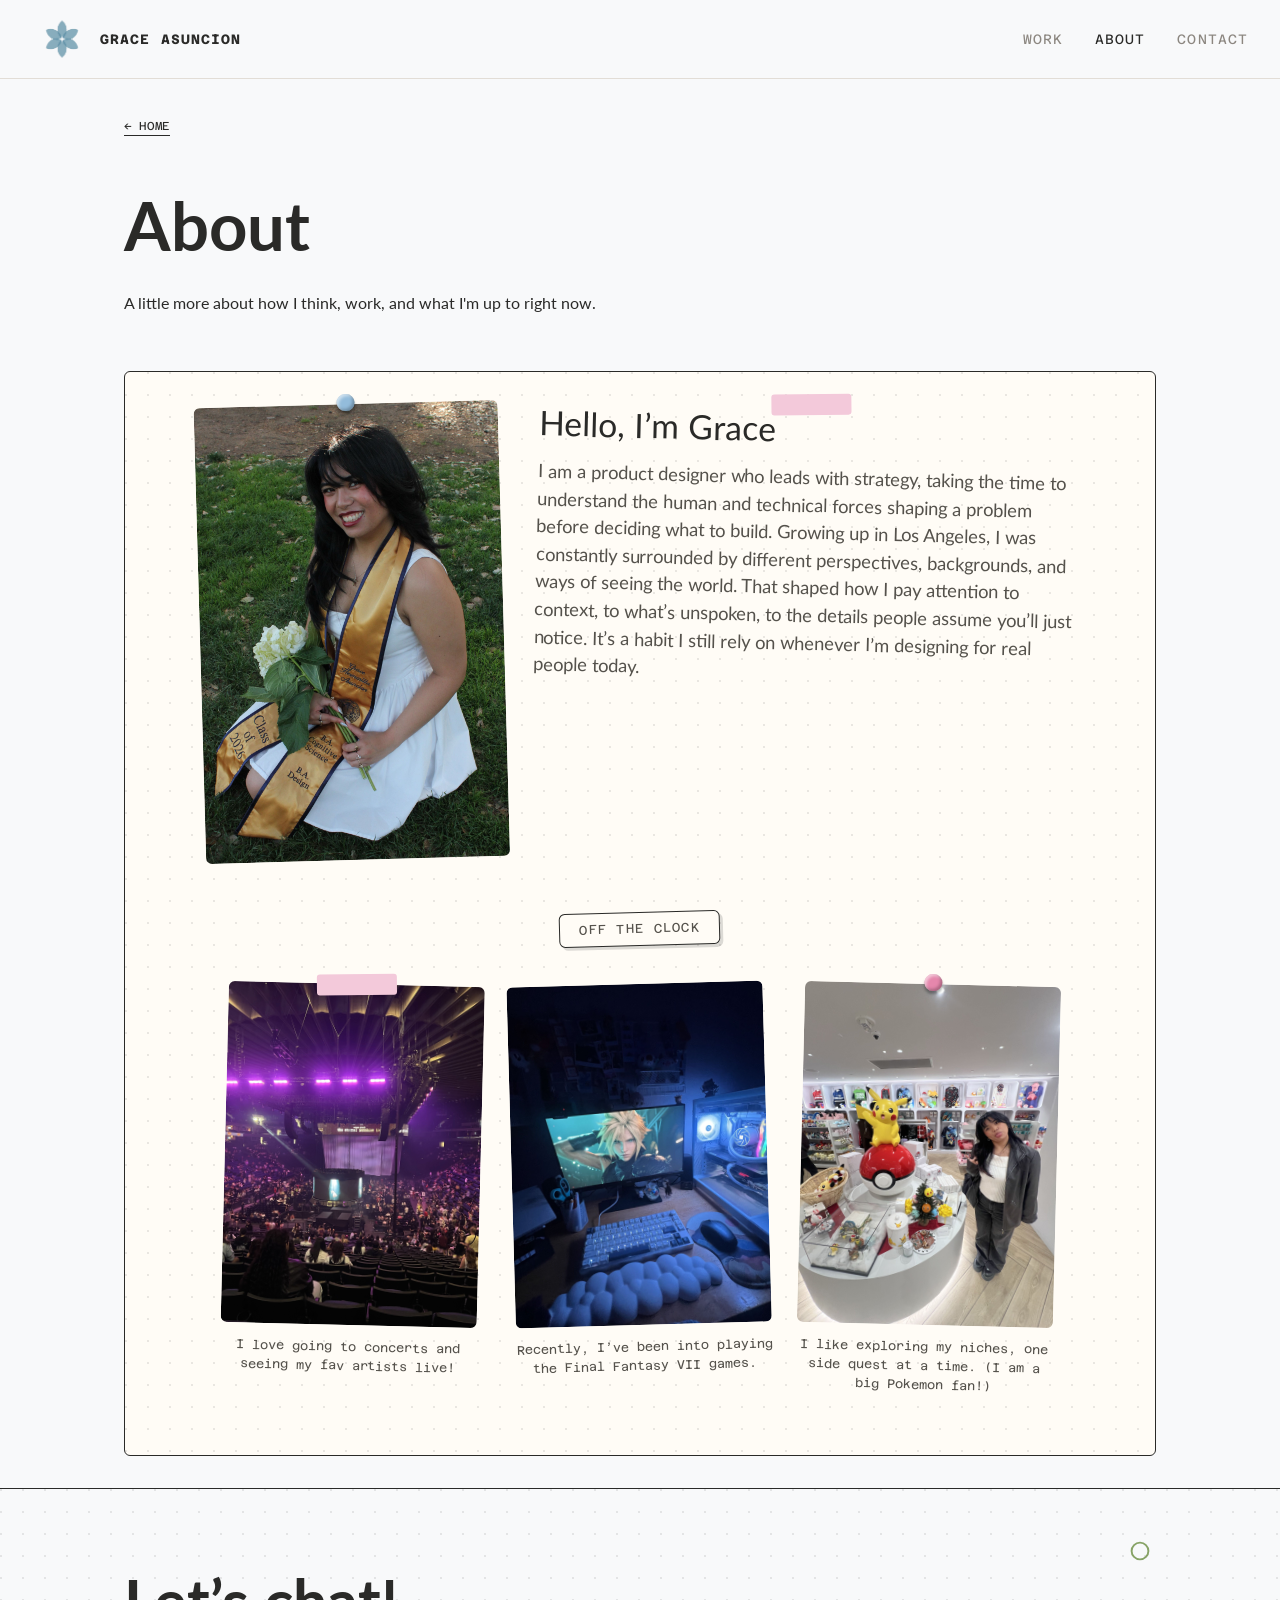
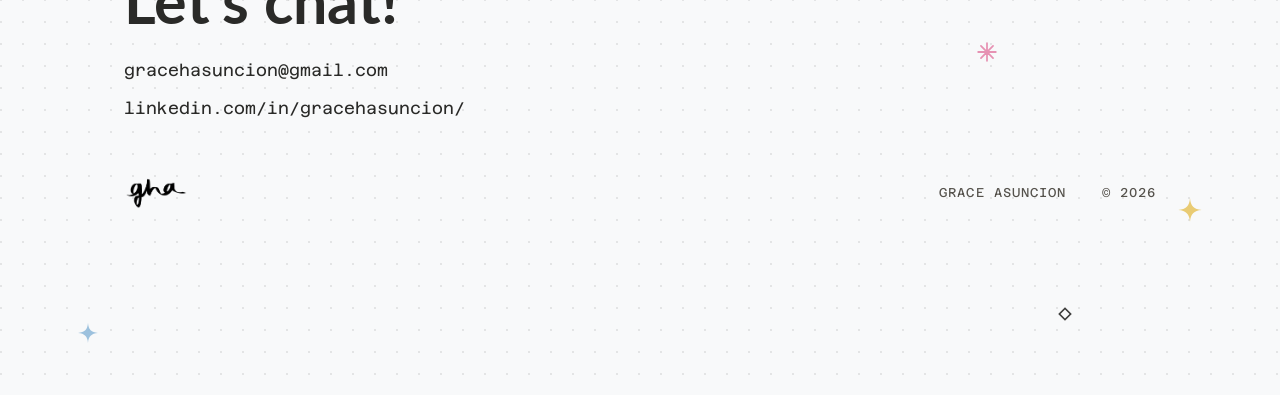
==== commit 617f4e40: "sync" ====
--- a/about.html
+++ b/about.html
@@ -4,7 +4,7 @@
 <meta charset="UTF-8">
 <meta name="viewport" content="width=device-width, initial-scale=1.0">
 <title>About — Grace Asuncion</title>
-<link rel="icon" href="favicon.svg" type="image/svg+xml">
+<link rel="icon" href="media/favicon.png" type="image/png">
 <link rel="preconnect" href="https://fonts.googleapis.com">
 <link rel="preconnect" href="https://fonts.gstatic.com" crossorigin>
 <link href="https://fonts.googleapis.com/css2?family=Azeret+Mono:ital,wght@0,100..900;1,100..900&family=Lato:ital,wght@0,100;0,300;0,400;0,700;0,900;1,100;1,300;1,400;1,700;1,900&display=swap" rel="stylesheet">
@@ -16,13 +16,14 @@
 
 <nav class="site-nav">
   <div class="nav-inner">
-    <a href="index.html" class="brand">
-      <img src="media/flower-logo.png" alt="Grace Asuncion" class="brand-logo">
-    </a>
-    <ul>
-      <li><a href="work.html" class="nav-link">Work()</a></li>
-      <li><a href="about.html" class="nav-link is-active">About()</a></li>
-    </ul>
+    <div class="nav-left">
+      <a href="index.html" class="brand"><img src="media/flower-logo.png" alt="" class="brand-logo" aria-hidden="true">GRACE ASUNCION</a>
+    </div>
+    <div class="nav-right">
+      <a href="work.html" class="nav-link">Work</a>
+      <a href="about.html" class="nav-link is-active">About</a>
+      <a href="#contact" class="nav-link">Contact</a>
+    </div>
   </div>
 </nav>
 
--- a/styles.css
+++ b/styles.css
@@ -2,7 +2,7 @@
    Design tokens
 ================================ */
 :root {
-  --cream: #ffffff;
+  --cream: #F8F9FA;
   --paper: #fffcf6;
   --ink: #2a2a28;
   --ink-soft: #55524c;
@@ -98,39 +98,46 @@
   left: 0;
   right: 0;
   z-index: 50;
-  background: transparent;
-  border-bottom: 1px solid transparent;
-  backdrop-filter: blur(0px);
-  transition: background-color 0.5s ease, border-color 0.5s ease, backdrop-filter 0.5s ease;
-}
-
-.site-nav.is-visible {
-  background: rgba(255, 255, 255, 0.9);
-  backdrop-filter: blur(6px);
-  border-bottom: var(--border);
+  background: var(--cream);
+  border-bottom: 1px solid #e2ddd6;
+  font-family: var(--font-mono);
+  font-size: 0.85rem;
+  letter-spacing: 0.08em;
+  text-transform: uppercase;
+  transition: opacity 0.5s ease;
 }
 
 .site-nav .nav-inner {
   display: flex;
   align-items: center;
   justify-content: space-between;
-  padding: 0.9rem clamp(1.5rem, 4vw, 4rem) 0.4rem;
-}
+  padding: 1.3rem 2rem;
+}
+
+.site-nav .nav-left,
+.site-nav .nav-right {
+  display: flex;
+  align-items: center;
+  gap: 2rem;
+}
+
+.site-nav .nav-right { color: #8c8780; }
 
 .site-nav .brand {
-  font-family: var(--font-script);
-  font-size: 2rem;
+  display: inline-flex;
+  align-items: center;
+  gap: 0.5rem;
+  font-weight: 700;
   text-decoration: none;
   color: var(--ink);
   cursor: url("media/cursor.svg") 16 16, auto;
 }
 
-.site-nav .brand span { color: var(--green-deep); }
-
 .brand-logo {
   display: block;
-  height: 3.5rem;
-  width: auto;
+  width: 60px;
+  height: 60px;
+  margin: -12px 0;
   mix-blend-mode: multiply;
   transition: transform 0.2s ease;
 }
@@ -150,37 +157,18 @@
   100% { transform: scale(1) rotate(0deg); }
 }
 
-.site-nav ul {
-  list-style: none;
-  display: flex;
-  gap: 0.7rem;
-  margin: 0;
-  padding: 0;
-  font-family: var(--font-mono);
-  font-size: 0.78rem;
-  letter-spacing: 0.06em;
-  text-transform: uppercase;
-}
-
 .site-nav a.nav-link {
-  display: inline-block;
+  color: #8c8780;
   text-decoration: none;
-  border: var(--border);
-  border-radius: var(--radius);
-  padding: 0.5rem 0.9rem;
   cursor: url("media/cursor.svg") 16 16, auto;
-  transition: transform 0.15s ease, box-shadow 0.15s ease, background-color 0.15s ease;
-}
-
-.site-nav a.nav-link:hover {
-  background: var(--paper);
-  transform: translateY(-2px);
-  box-shadow: 3px 3px 0 var(--shadow);
-}
-
-.site-nav a.nav-link.is-active {
-  background: var(--ink);
-  color: var(--cream);
+}
+
+.site-nav a.nav-link:hover,
+.site-nav a.nav-link.is-active { color: var(--ink); }
+
+@media (max-width: 900px) {
+  .site-nav .nav-inner { padding: 1rem 1.2rem; }
+  .site-nav .nav-right { gap: 1.2rem; }
 }
 
 /* ================================
@@ -267,7 +255,7 @@
    Hero (desktop / OS layout)
 ================================ */
 .hero {
-  --os-bg: #f3efea;
+  --os-bg: #F8F9FA;
   --os-panel: #fbfaf8;
   --os-line: #e2ddd6;
   --os-muted: #8c8780;
@@ -286,11 +274,6 @@
   border-bottom: 1px solid var(--os-line);
   font-family: var(--font-mono);
   color: var(--ink);
-}
-
-.home-page .site-nav:not(.is-visible) {
-  opacity: 0;
-  pointer-events: none;
 }
 
 .os-script {
@@ -470,11 +453,29 @@
   height: 18px;
 }
 
+/* Hero artwork — inverted + multiplied so the gif's black backdrop drops out on the light hero */
+.os-hero-art {
+  position: absolute;
+  top: 50%;
+  left: 50%;
+  transform: translate(-50%, -50%);
+  width: min(72vw, 900px);
+  height: auto;
+  z-index: 0;
+  pointer-events: none;
+  /* brighten the lines before inverting so they come out darker; raise/lower to taste */
+  filter: brightness(4) invert(1);
+  mix-blend-mode: multiply;
+}
+
 /* Floating label */
 .os-label {
   position: absolute;
   top: 37%;
-  left: 13%;
+  left: 50%;
+  transform: translateX(-50%);
+  text-align: center;
+  white-space: nowrap;
   z-index: 1;
 }
 
@@ -487,7 +488,7 @@
 }
 
 .os-label-sub {
-  margin: -0.3rem 0 0 1.2rem;
+  margin: -0.3rem 0 0;
   font-size: 1.15rem;
   color: var(--ink-soft);
 }
@@ -530,28 +531,10 @@
 
 .os-tile span {
   position: absolute;
-  left: 0.5rem;
-  bottom: 0.4rem;
-  padding: 0.1rem 0.35rem;
-  background: rgba(251, 250, 248, 0.9);
-  font-size: 0.55rem;
-  letter-spacing: 0.14em;
-  color: var(--ink);
-}
-
-.os-tile-row {
-  display: grid;
-  grid-template-columns: 1fr 1fr;
-  gap: 0.6rem;
-  margin-top: 0.6rem;
-}
-
-.os-tile-row .os-tile { aspect-ratio: 1 / 0.9; }
-
-.os-tile-empty {
-  display: grid;
-  place-items: center;
-  color: var(--os-accent);
+  left: -1.2rem;
+  bottom: -4.8rem;
+  width: 17rem;
+  padding: 1.1rem 1.3rem;
 }
 
 .os-tile-empty svg {
@@ -828,6 +811,7 @@
     transform: none;
     width: 100%;
     max-width: 24rem;
+    white-space: normal;
   }
 
   .os-window[data-drag] { touch-action: auto; }
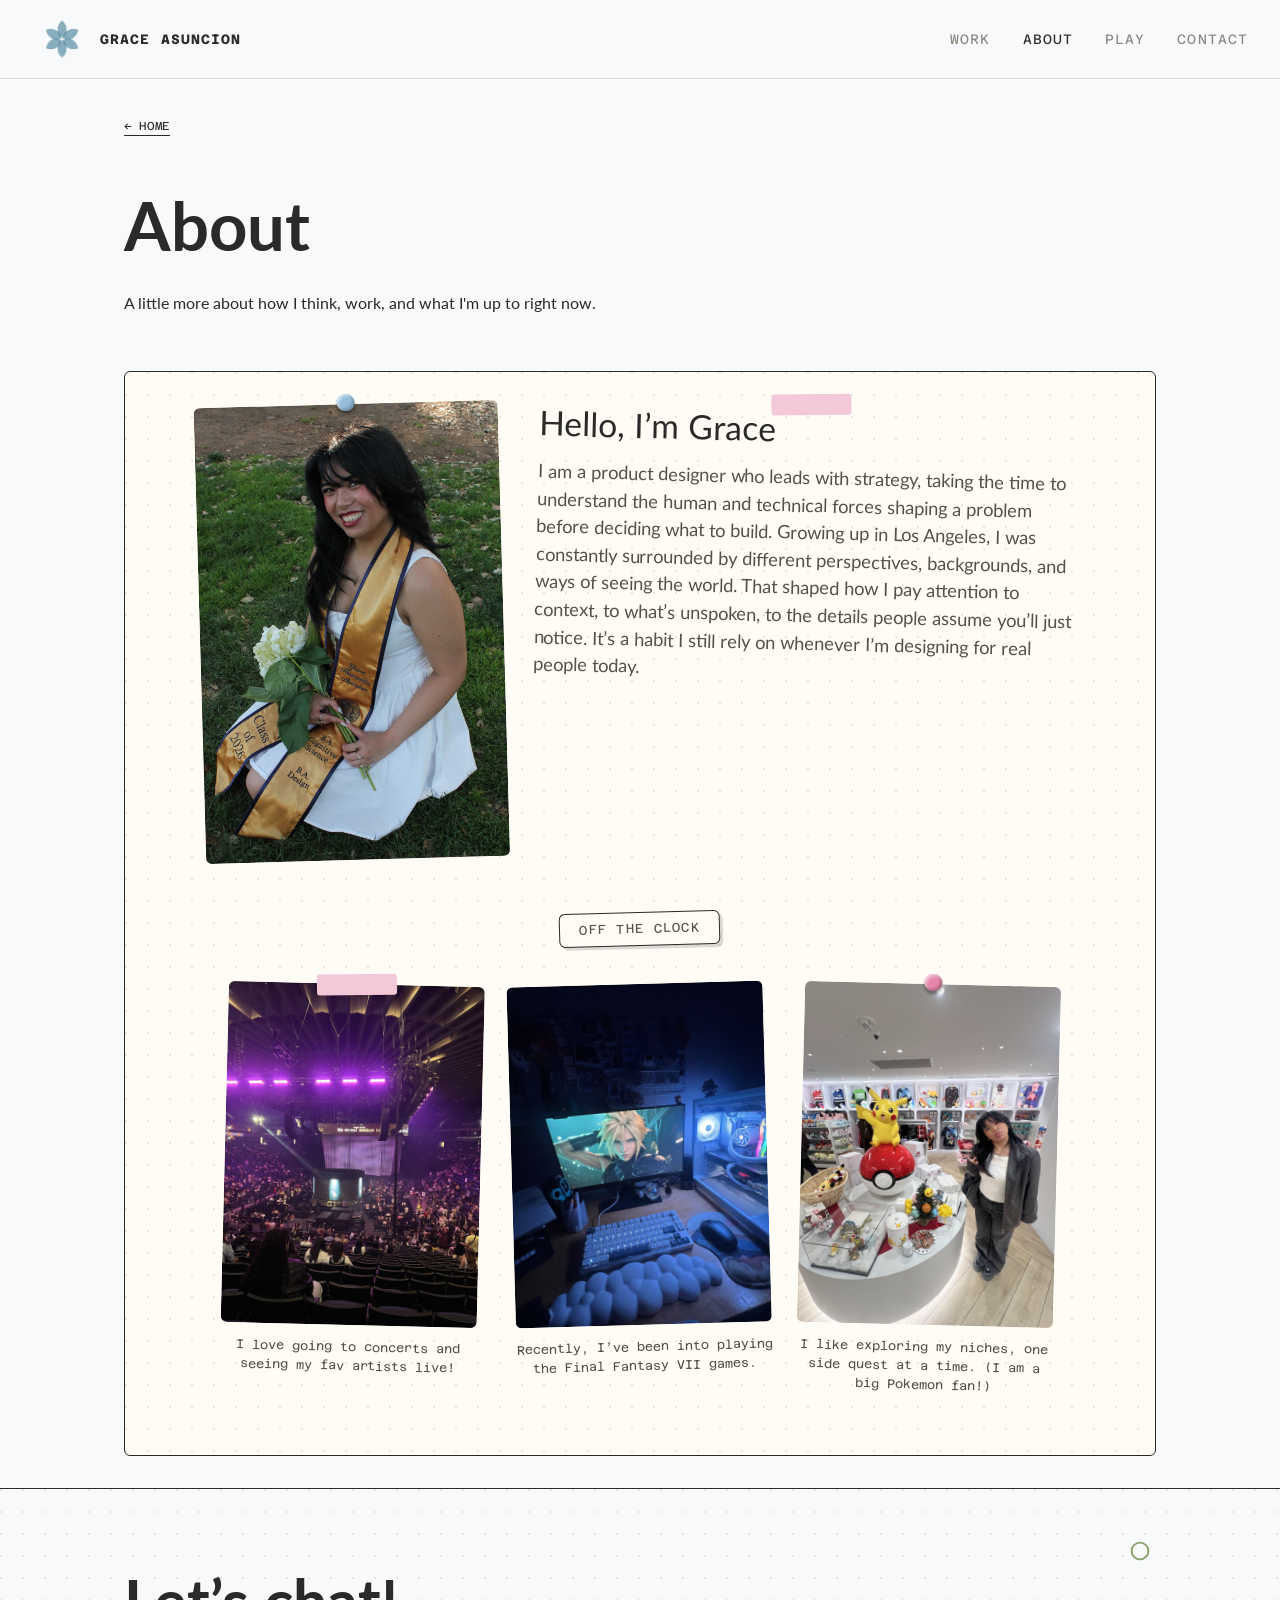
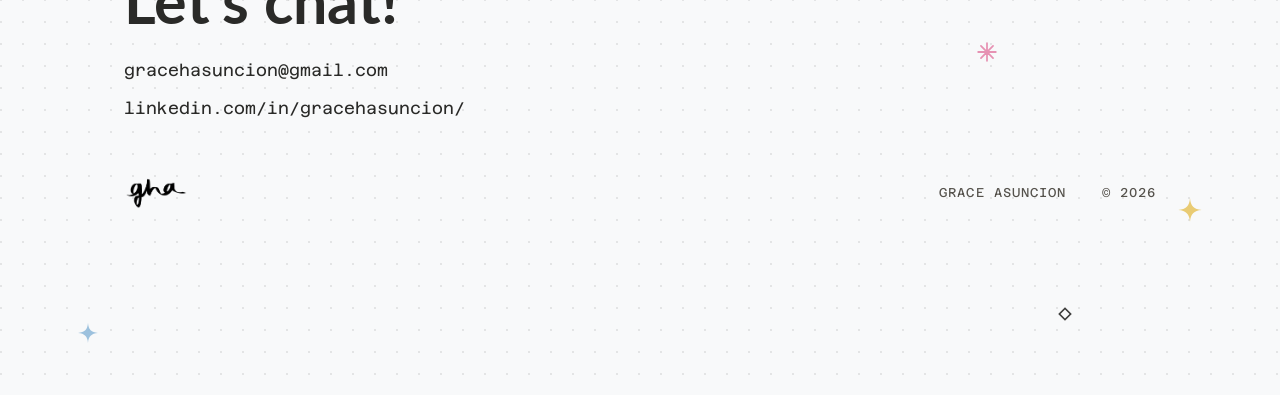
==== commit 34718c5c: "sync" ====
--- a/about.html
+++ b/about.html
@@ -22,6 +22,7 @@
     <div class="nav-right">
       <a href="work.html" class="nav-link">Work</a>
       <a href="about.html" class="nav-link is-active">About</a>
+      <a href="play.html" class="nav-link">Play</a>
       <a href="#contact" class="nav-link">Contact</a>
     </div>
   </div>
--- a/styles.css
+++ b/styles.css
@@ -47,7 +47,6 @@
   font-family: var(--font-sans);
   line-height: 1.5;
   transition: opacity 0.35s ease;
-  cursor: url("media/cursor.svg") 16 16, auto;
 }
 
 body.is-page-enter,
@@ -130,7 +129,6 @@
   font-weight: 700;
   text-decoration: none;
   color: var(--ink);
-  cursor: url("media/cursor.svg") 16 16, auto;
 }
 
 .brand-logo {
@@ -160,7 +158,6 @@
 .site-nav a.nav-link {
   color: #8c8780;
   text-decoration: none;
-  cursor: url("media/cursor.svg") 16 16, auto;
 }
 
 .site-nav a.nav-link:hover,
@@ -174,39 +171,38 @@
 /* ================================
    Cursor sparkles
 ================================ */
-.cursor-star {
-  position: fixed;
-  pointer-events: none;
-  z-index: 9999;
-  font-size: 1rem;
-  line-height: 1;
-  transform: translate(-50%, -50%);
-  will-change: transform, opacity;
-  animation: star-twinkle 0.9s ease-out forwards;
-}
-
-@keyframes star-twinkle {
-  0% { opacity: 0; transform: translate(-50%, -50%) scale(0.4); }
-  30% { opacity: 1; transform: translate(-50%, -50%) scale(1.1); }
-  100% { opacity: 0; transform: translate(-50%, -50%) scale(0.8); }
-}
-
+.cursor-star,
 .click-burst {
   position: fixed;
   pointer-events: none;
   z-index: 9999;
-  font-size: 1.1rem;
-  line-height: 1;
   transform: translate(-50%, -50%);
   will-change: transform, opacity;
-  animation: click-burst-pop 0.5s ease-out forwards;
-}
+}
+
+.cursor-star svg,
+.click-burst svg {
+  display: block;
+  width: 100%;
+  height: 100%;
+}
+
+.cursor-star { animation: star-twinkle 1.1s ease-out forwards; }
+
+/* Each sparkle pops in, then drifts down and twirls as it fades */
+@keyframes star-twinkle {
+  0% { opacity: 0; transform: translate(-50%, -50%) scale(0.3) rotate(0deg); }
+  25% { opacity: 1; transform: translate(-50%, -50%) scale(1.1) rotate(calc(var(--rot) * 0.4)); }
+  100% { opacity: 0; transform: translate(-50%, calc(-50% + 18px)) scale(0.7) rotate(var(--rot)); }
+}
+
+.click-burst { animation: click-burst-pop 0.6s ease-out forwards; }
 
 @keyframes click-burst-pop {
   0% { opacity: 1; transform: translate(-50%, -50%) scale(0.3); }
   100% {
     opacity: 0;
-    transform: translate(calc(-50% + var(--dx, 0px)), calc(-50% + var(--dy, 0px))) scale(1);
+    transform: translate(calc(-50% + var(--dx, 0px)), calc(-50% + var(--dy, 0px))) scale(1) rotate(var(--rot));
   }
 }
 
@@ -312,7 +308,6 @@
 .os-menubar a {
   color: var(--os-muted);
   text-decoration: none;
-  cursor: url("media/cursor.svg") 16 16, auto;
 }
 
 .os-menubar a:hover { color: var(--ink); }
@@ -608,7 +603,6 @@
   font-size: 0.7rem;
   font-weight: 700;
   text-decoration: none;
-  cursor: url("media/cursor.svg") 16 16, auto;
   transition: transform 0.15s ease;
 }
 
@@ -703,7 +697,6 @@
   font-weight: 700;
   letter-spacing: 0.08em;
   text-decoration: none;
-  cursor: url("media/cursor.svg") 16 16, auto;
   transition: transform 0.15s ease, background-color 0.15s ease;
 }
 
@@ -1089,7 +1082,6 @@
   border: var(--border);
   border-radius: 999px;
   padding: 0.7rem 1.6rem;
-  cursor: url("media/cursor.svg") 16 16, auto;
   transition: transform 0.15s ease, box-shadow 0.15s ease;
   box-shadow: 4px 4px 0 var(--shadow);
 }
@@ -1112,11 +1104,6 @@
   .project-card {
     gap: 3.5rem;
   }
-}
-
-.project-card,
-.work-card {
-  cursor: url("media/cursor-big.svg") 26 26, pointer;
 }
 
 @media (max-width: 760px) {
@@ -1732,7 +1719,6 @@
   color: var(--ink-soft);
   border-left: 2.5px solid transparent;
   padding-left: 0.8rem;
-  cursor: url("media/cursor-medium.svg") 20 20, auto;
   transition: color 0.15s ease, border-color 0.15s ease, font-weight 0.15s ease;
 }
 
@@ -2406,3 +2392,665 @@
   padding: 0.6rem 1.2rem;
   background: var(--paper);
 }
+
+/* ================================
+   Home: cosmos hero
+================================ */
+.cosmos-nav {
+  background: rgba(248, 249, 250, 0.9);
+  backdrop-filter: blur(6px);
+  font-size: 0.68rem;
+  letter-spacing: 0.14em;
+}
+
+.cosmos-nav-inner {
+  display: grid;
+  grid-template-columns: 1fr auto 1fr;
+  align-items: center;
+  gap: 1rem;
+  padding: 0.9rem 2rem;
+}
+
+.cosmos-nav .cosmos-brand { gap: 0.6rem; }
+
+.cosmos-nav .brand-logo {
+  width: 34px;
+  height: 34px;
+  margin: 0;
+}
+
+.cosmos-brand-text {
+  display: flex;
+  flex-direction: column;
+  line-height: 1.5;
+}
+
+.cosmos-brand-name { letter-spacing: 0.24em; }
+
+.cosmos-brand-role {
+  font-weight: 400;
+  color: #8c8780;
+  font-size: 0.6rem;
+}
+
+.cosmos-nav-links {
+  display: flex;
+  gap: 1.8rem;
+}
+
+.cosmos-status {
+  justify-self: end;
+  display: inline-flex;
+  align-items: center;
+  gap: 0.5rem;
+  margin: 0;
+  color: #8c8780;
+}
+
+.cosmos-status-dot {
+  width: 7px;
+  height: 7px;
+  border-radius: 50%;
+  background: var(--green-deep);
+  box-shadow: 0 0 0 3px rgba(123, 154, 86, 0.2);
+  animation: cosmos-pulse 2.4s ease-in-out infinite;
+}
+
+@keyframes cosmos-pulse {
+  50% { box-shadow: 0 0 0 6px rgba(123, 154, 86, 0); }
+}
+
+.hero.cosmos {
+  --cosmos-glow: rgba(176, 164, 238, 0.32);
+
+  display: flex;
+  flex-direction: column;
+  padding: 5.2rem clamp(0.75rem, 2vw, 1.5rem) 0.9rem;
+  background-image: repeating-linear-gradient(to bottom, rgba(42, 42, 40, 0.035) 0 1px, transparent 1px 4px);
+  background-size: auto;
+  font-size: 0.68rem;
+  letter-spacing: 0.14em;
+}
+
+.cosmos-hint {
+  margin: 0 0.5rem 0.4rem;
+  text-align: right;
+  font-size: 0.58rem;
+  color: #8c8780;
+}
+
+.cosmos-frame {
+  flex: 1;
+  display: flex;
+  flex-direction: column;
+  align-items: center;
+  border-radius: 14px;
+  padding: 1.2rem clamp(1rem, 4vw, 3.5rem) 1rem;
+  background: radial-gradient(ellipse 48% 30% at 50% 50%, var(--cosmos-glow), transparent 70%);
+}
+
+.cosmos-kicker {
+  margin: 0;
+  letter-spacing: 0.24em;
+}
+
+.cosmos-title {
+  margin: 0.4rem 0 0;
+  max-width: 16em;
+  text-wrap: balance;
+  font-family: "Instrument Serif", Georgia, serif;
+  font-style: italic;
+  font-weight: 400;
+  font-size: clamp(2.4rem, 6vw, 5.2rem);
+  line-height: 1;
+  letter-spacing: -0.01em;
+  text-align: center;
+}
+
+/* Orbit */
+.cosmos-orbit {
+  position: relative;
+  width: min(100%, 1280px, calc((100svh - 19rem) * 2.8));
+  aspect-ratio: 2.8 / 1;
+  margin: auto 0;
+}
+
+.cosmos-ring {
+  position: absolute;
+  top: 50%;
+  left: 50%;
+  width: var(--w);
+  height: var(--h);
+  transform: translate(-50%, -50%);
+  border: 1.5px dotted rgba(42, 42, 40, 0.24);
+  border-radius: 50%;
+  pointer-events: none;
+}
+
+.cosmos-sun {
+  position: absolute;
+  top: 50%;
+  left: 50%;
+  z-index: 1;
+  width: 72%;
+  height: auto;
+  transform: translate(-50%, -50%);
+  pointer-events: none;
+  filter: brightness(4) invert(1) contrast(2.8);
+  mix-blend-mode: multiply;
+}
+
+.cosmos-planet,
+.cosmos-moon {
+  position: absolute;
+  top: 0;
+  left: 0;
+  width: var(--size);
+  height: var(--size);
+  will-change: transform;
+}
+
+/* Soft halo behind each globe */
+.cosmos-planet::before,
+.cosmos-moon::before {
+  content: "";
+  position: absolute;
+  inset: -45%;
+  z-index: -1;
+  border-radius: 50%;
+  background: radial-gradient(circle, color-mix(in srgb, var(--tint) 28%, transparent), transparent 68%);
+  pointer-events: none;
+}
+
+/* Halftone sphere: a dot grid, shaded by a mask that fades toward the lit upper-left */
+.cosmos-globe {
+  display: block;
+  width: 100%;
+  height: 100%;
+  border-radius: 50%;
+  background: radial-gradient(circle, var(--tint) 0.9px, transparent 1.4px) 0 0 / 3.4px 3.4px;
+  -webkit-mask-image: radial-gradient(circle at 66% 70%, #000 15%, rgba(0, 0, 0, 0.3) 80%);
+  mask-image: radial-gradient(circle at 66% 70%, #000 15%, rgba(0, 0, 0, 0.3) 80%);
+  transition: transform 0.2s ease;
+}
+
+.cosmos-planet {
+  text-decoration: none;
+}
+
+.cosmos-planet:hover .cosmos-globe,
+.cosmos-planet:focus-visible .cosmos-globe { transform: scale(1.12); }
+
+.cosmos-planet-label {
+  position: absolute;
+  top: 50%;
+  left: calc(100% + 0.7rem);
+  transform: translateY(-50%);
+  display: inline-flex;
+  align-items: center;
+  gap: 0.45rem;
+  padding: 0.25rem 0.6rem;
+  background: #fff;
+  border: 1px solid rgba(42, 42, 40, 0.14);
+  border-radius: 999px;
+  box-shadow: 0 1px 4px rgba(42, 42, 40, 0.08);
+  color: var(--ink);
+  font-size: 0.55rem;
+  font-weight: 700;
+  letter-spacing: 0.16em;
+  text-transform: uppercase;
+  white-space: nowrap;
+  transition: background-color 0.2s ease, color 0.2s ease;
+}
+
+.cosmos-planet-label::before {
+  content: "";
+  width: 6px;
+  height: 6px;
+  border-radius: 50%;
+  background: var(--tint);
+}
+
+.cosmos-planet:hover .cosmos-planet-label,
+.cosmos-planet:focus-visible .cosmos-planet-label {
+  background: var(--ink);
+  color: #fff;
+}
+
+.cosmos-planet:focus-visible { outline: 2px solid var(--ink); outline-offset: 4px; border-radius: 50%; }
+
+/* Bottom bar */
+.cosmos-foot {
+  display: grid;
+  grid-template-columns: 1fr auto 1fr;
+  align-items: end;
+  padding: 0.7rem 0.5rem 0;
+  font-size: 0.58rem;
+  color: #8c8780;
+}
+
+.cosmos-foot p { margin: 0; line-height: 1.7; }
+.cosmos-foot a { text-decoration: none; }
+.cosmos-foot-right { text-align: right; }
+.cosmos-foot-right a { color: var(--ink); text-decoration: underline; }
+.cosmos-scroll:hover { color: var(--ink); }
+
+@media (prefers-reduced-motion: reduce) {
+  .cosmos-status-dot { animation: none; }
+}
+
+@media (max-width: 900px) {
+  .cosmos-nav-inner {
+    grid-template-columns: 1fr auto;
+    padding: 0.8rem 1.2rem;
+  }
+
+  .cosmos-status,
+  .cosmos-hint { display: none; }
+
+  .cosmos-nav-links { gap: 1.1rem; }
+
+  .hero.cosmos { padding-top: 4.6rem; }
+
+  .cosmos-orbit { aspect-ratio: 1.3 / 1; }
+}
+
+@media (max-width: 620px) {
+  .cosmos-brand-role { display: none; }
+
+  .cosmos-frame { padding-inline: 1rem; }
+
+  .cosmos-foot {
+    grid-template-columns: 1fr;
+    justify-items: center;
+    gap: 0.6rem;
+    text-align: center;
+  }
+
+  .cosmos-foot > p:first-child { display: none; }
+  .cosmos-foot-right { text-align: center; }
+}
+
+.cosmos-planet.is-flipped .cosmos-planet-label {
+  left: auto;
+  right: calc(100% + 0.7rem);
+}
+
+@media (max-width: 620px) {
+  .cosmos-planet,
+  .cosmos-moon {
+    width: calc(var(--size) * 0.65);
+    height: calc(var(--size) * 0.65);
+  }
+}
+
+.play-intro {
+  margin: 0.4rem 0 0;
+  color: var(--ink-soft);
+}
+
+/* ================================
+   Home: pinned galaxy + stacking project cards
+================================ */
+.home-page .hero.cosmos {
+  position: sticky;
+  top: 0;
+  z-index: 0;
+  height: clamp(720px, 100vh, 960px);
+  min-height: 0;
+}
+
+/* Everything inside the hero fades as one layer, like flying away from the galaxy */
+.cosmos-stage {
+  flex: 1;
+  display: flex;
+  flex-direction: column;
+  min-height: 0;
+  transform-origin: 50% 55%;
+  will-change: opacity, transform, filter;
+}
+
+@keyframes galaxy-fade {
+  to {
+    opacity: 0.18;
+    transform: scale(0.88);
+    filter: blur(5px);
+  }
+}
+
+@supports (animation-timeline: scroll()) {
+  .cosmos-stage {
+    animation: galaxy-fade linear both;
+    animation-timeline: scroll(root);
+    animation-range: 0 90vh;
+  }
+}
+
+/* Transparent so the faded galaxy shows between the cards */
+.stack-section {
+  position: relative;
+  z-index: 1;
+  padding: 0 clamp(1rem, 3vw, 2rem);
+}
+
+.stack-head {
+  display: flex;
+  justify-content: space-between;
+  align-items: baseline;
+  max-width: 1240px;
+  margin: 0 auto 2rem;
+  padding-top: 4rem;
+}
+
+.stack-head h2 {
+  margin: 0;
+  font-family: "Instrument Serif", Georgia, serif;
+  font-style: italic;
+  font-weight: 400;
+  font-size: clamp(2.2rem, 4.5vw, 3.6rem);
+  line-height: 1;
+}
+
+.stack-head a {
+  font-family: var(--font-mono);
+  font-size: 0.72rem;
+  letter-spacing: 0.14em;
+  text-transform: uppercase;
+  text-decoration: none;
+}
+
+.stack-head a:hover { text-decoration: underline; }
+
+.stack-list {
+  list-style: none;
+  max-width: 1240px;
+  margin: 0 auto;
+  padding: 0;
+}
+
+/* Each card pins a little lower than the last, so the deck's edges show */
+.stack-item {
+  position: sticky;
+  top: calc(96px + var(--i) * 24px);
+  /* Earlier cards pin higher, so they get extra margin to make every card
+     reach the end of the list together and leave as one even deck. */
+  margin-bottom: calc(220px + (var(--count, 1) - 1 - var(--i)) * 24px);
+}
+
+/* The deck stays pinned while the ending slides up over it. Sticky cards must keep their
+   margin box inside the list, so this spacer gives the whole deck room to stay stuck. */
+.stack-list::after {
+  content: "";
+  display: block;
+  height: 60vh;
+}
+
+.stack-card {
+  display: grid;
+  grid-template-columns: 1.3fr 1fr;
+  gap: 28px;
+  min-height: clamp(460px, calc(100vh - 220px), 620px);
+  padding: 28px;
+  background: var(--cream);
+  border: 1px solid rgba(21, 23, 28, 0.1);
+  border-radius: 28px;
+  box-shadow: 0 -16px 48px rgba(21, 23, 28, 0.12);
+  color: var(--ink);
+  text-decoration: none;
+  transform-origin: 50% 0;
+}
+
+a.stack-card:focus-visible {
+  outline: 3px solid var(--ink);
+  outline-offset: 4px;
+}
+
+.pc-media {
+  overflow: hidden;
+  border-radius: 18px;
+  background: #eceef1;
+}
+
+.pc-media img {
+  width: 100%;
+  height: 100%;
+  object-fit: cover;
+  transition: transform 0.6s ease;
+}
+
+a.stack-card:hover .pc-media img { transform: scale(1.03); }
+
+.stack-card[data-status="coming-soon"] .pc-media img { opacity: 0.6; }
+
+.pc-text {
+  display: flex;
+  flex-direction: column;
+  justify-content: space-between;
+  gap: 2rem;
+  padding: 0.5rem 0.25rem;
+}
+
+.pc-num,
+.pc-meta,
+.pc-link {
+  font-family: var(--font-mono);
+  font-size: 0.7rem;
+  letter-spacing: 0.14em;
+  text-transform: uppercase;
+}
+
+.pc-num {
+  margin: 0 0 1.4rem;
+  color: #8c8780;
+}
+
+.pc-head h3 {
+  margin: 0;
+  font-family: "Instrument Serif", Georgia, serif;
+  font-style: italic;
+  font-weight: 400;
+  font-size: clamp(2.2rem, 3.6vw, 3.4rem);
+  line-height: 1.02;
+}
+
+.pc-meta {
+  margin: 0.9rem 0 0;
+  color: #8c8780;
+}
+
+.pc-summary {
+  margin: 0 0 1.4rem;
+  font-size: 1.15rem;
+  line-height: 1.45;
+}
+
+.pc-link {
+  display: inline-block;
+  padding-bottom: 2px;
+  border-bottom: 1px solid currentColor;
+  transition: letter-spacing 0.25s ease;
+}
+
+a.stack-card:hover .pc-link { letter-spacing: 0.2em; }
+
+.stack-card[data-status="coming-soon"] .pc-link {
+  color: #8c8780;
+  border-bottom-style: dashed;
+}
+
+/* Staggered reveal: image, then title block, then summary and link */
+@keyframes pc-rise {
+  from {
+    opacity: 0;
+    transform: translateY(40px);
+  }
+}
+
+@supports (animation-timeline: view()) {
+  .pc-media,
+  .pc-head,
+  .pc-body {
+    animation: pc-rise linear both;
+    animation-timeline: view();
+  }
+
+  .pc-media { animation-range: entry 0% entry 55%; }
+  .pc-head { animation-range: entry 15% entry 70%; }
+  .pc-body { animation-range: entry 30% entry 85%; }
+}
+
+/* IntersectionObserver fallback (class set by script.js) */
+.stack-reveal-js .pc-media,
+.stack-reveal-js .pc-head,
+.stack-reveal-js .pc-body {
+  opacity: 0;
+  transform: translateY(40px);
+  transition: opacity 0.7s ease, transform 0.7s cubic-bezier(0.2, 0.7, 0.2, 1);
+}
+
+.stack-reveal-js .pc-head { transition-delay: 0.12s; }
+.stack-reveal-js .pc-body { transition-delay: 0.24s; }
+
+.stack-reveal-js .is-revealed .pc-media,
+.stack-reveal-js .is-revealed .pc-head,
+.stack-reveal-js .is-revealed .pc-body {
+  opacity: 1;
+  transform: none;
+}
+
+/* Footer slides up over the whole deck */
+.stack-end {
+  position: relative;
+  z-index: 2;
+  margin-top: -60vh;
+  background: var(--cream);
+  border-top: 1px solid rgba(21, 23, 28, 0.1);
+  border-radius: 28px 28px 0 0;
+  box-shadow: 0 -16px 48px rgba(21, 23, 28, 0.12);
+  overflow: hidden;
+  /* At least as tall as the deck's 60vh spacer it overlaps, so the footer reaches the bottom of the screen */
+  display: flex;
+  flex-direction: column;
+  min-height: 60vh;
+}
+
+.stack-end .site-footer {
+  flex: 1;
+  margin-top: 0;
+  border-top: 0;
+}
+
+@media (prefers-reduced-motion: reduce) {
+  .cosmos-stage,
+  .pc-media,
+  .pc-head,
+  .pc-body {
+    animation: none;
+  }
+
+  .pc-media img,
+  .pc-link { transition: none; }
+}
+
+/* Small screens: a plain vertical list, no pinning */
+@media (max-width: 720px) {
+  .stack-list::after { display: none; }
+
+  .stack-item,
+  .stack-item:last-child {
+    position: static;
+    margin-bottom: 24px;
+  }
+
+  .stack-card {
+    grid-template-columns: 1fr;
+    min-height: 0;
+    padding: 16px;
+    border-radius: 22px;
+  }
+
+  .pc-media { aspect-ratio: 16 / 10; }
+
+  .pc-text { gap: 1.2rem; }
+
+  .stack-end { margin-top: 48px; }
+}
+
+/* Home footer keeps its layout; only the headline picks up the hero's serif */
+.home-page .footer-headline {
+  font-family: "Instrument Serif", Georgia, serif;
+  font-style: italic;
+  font-weight: 400;
+  font-size: clamp(3rem, 7vw, 5rem);
+  line-height: 1;
+}
+
+/* ASCII galaxy doodle in the home footer (same filter as the hero so the black drops out) */
+.footer-ascii {
+  width: clamp(260px, 32vw, 460px);
+  animation: none;
+}
+
+.footer-ascii img {
+  width: 100%;
+  height: auto;
+  filter: brightness(4) invert(1) contrast(5);
+  mix-blend-mode: multiply;
+}
+
+/* Home footer: same layout, restyled with the cosmos hero's details */
+.home-page .site-footer {
+  padding: 4.5rem 0 2rem;
+  background-image: repeating-linear-gradient(to bottom, rgba(42, 42, 40, 0.035) 0 1px, transparent 1px 4px);
+  background-size: auto;
+}
+
+.home-page .footer-inner {
+  max-width: 1240px;
+  padding: 0 clamp(1rem, 3vw, 2rem);
+}
+
+.home-page .footer-contact-list {
+  font-size: 0.95rem;
+  letter-spacing: 0.04em;
+}
+
+.home-page .footer-contact-list a {
+  border-bottom: 1.5px dotted transparent;
+}
+
+.home-page .footer-contact-list a:hover,
+.home-page .footer-contact-list a:focus-visible {
+  border-color: #7b9be0;
+}
+
+.home-page .footer-bottom-row {
+  padding-top: 1.6rem;
+  border-top: 1.5px dotted rgba(42, 42, 40, 0.24);
+}
+
+.home-page .footer-signature {
+  font-size: 0.66rem;
+  letter-spacing: 0.16em;
+  color: #8c8780;
+}
+
+/* When the footer stretches to the screen bottom, keep the logo row at the bottom */
+.home-page .site-footer {
+  display: flex;
+  flex-direction: column;
+}
+
+.home-page .footer-inner {
+  flex: 1;
+  width: 100%;
+}
+
+.home-page .footer-lead { margin-bottom: 3rem; }
+.home-page .footer-bottom-row { margin-top: auto; }
+
+/* Flower mark in the home footer */
+.home-page .footer-bottom-row .footer-logo {
+  height: 3.6rem;
+  mix-blend-mode: multiply;
+}
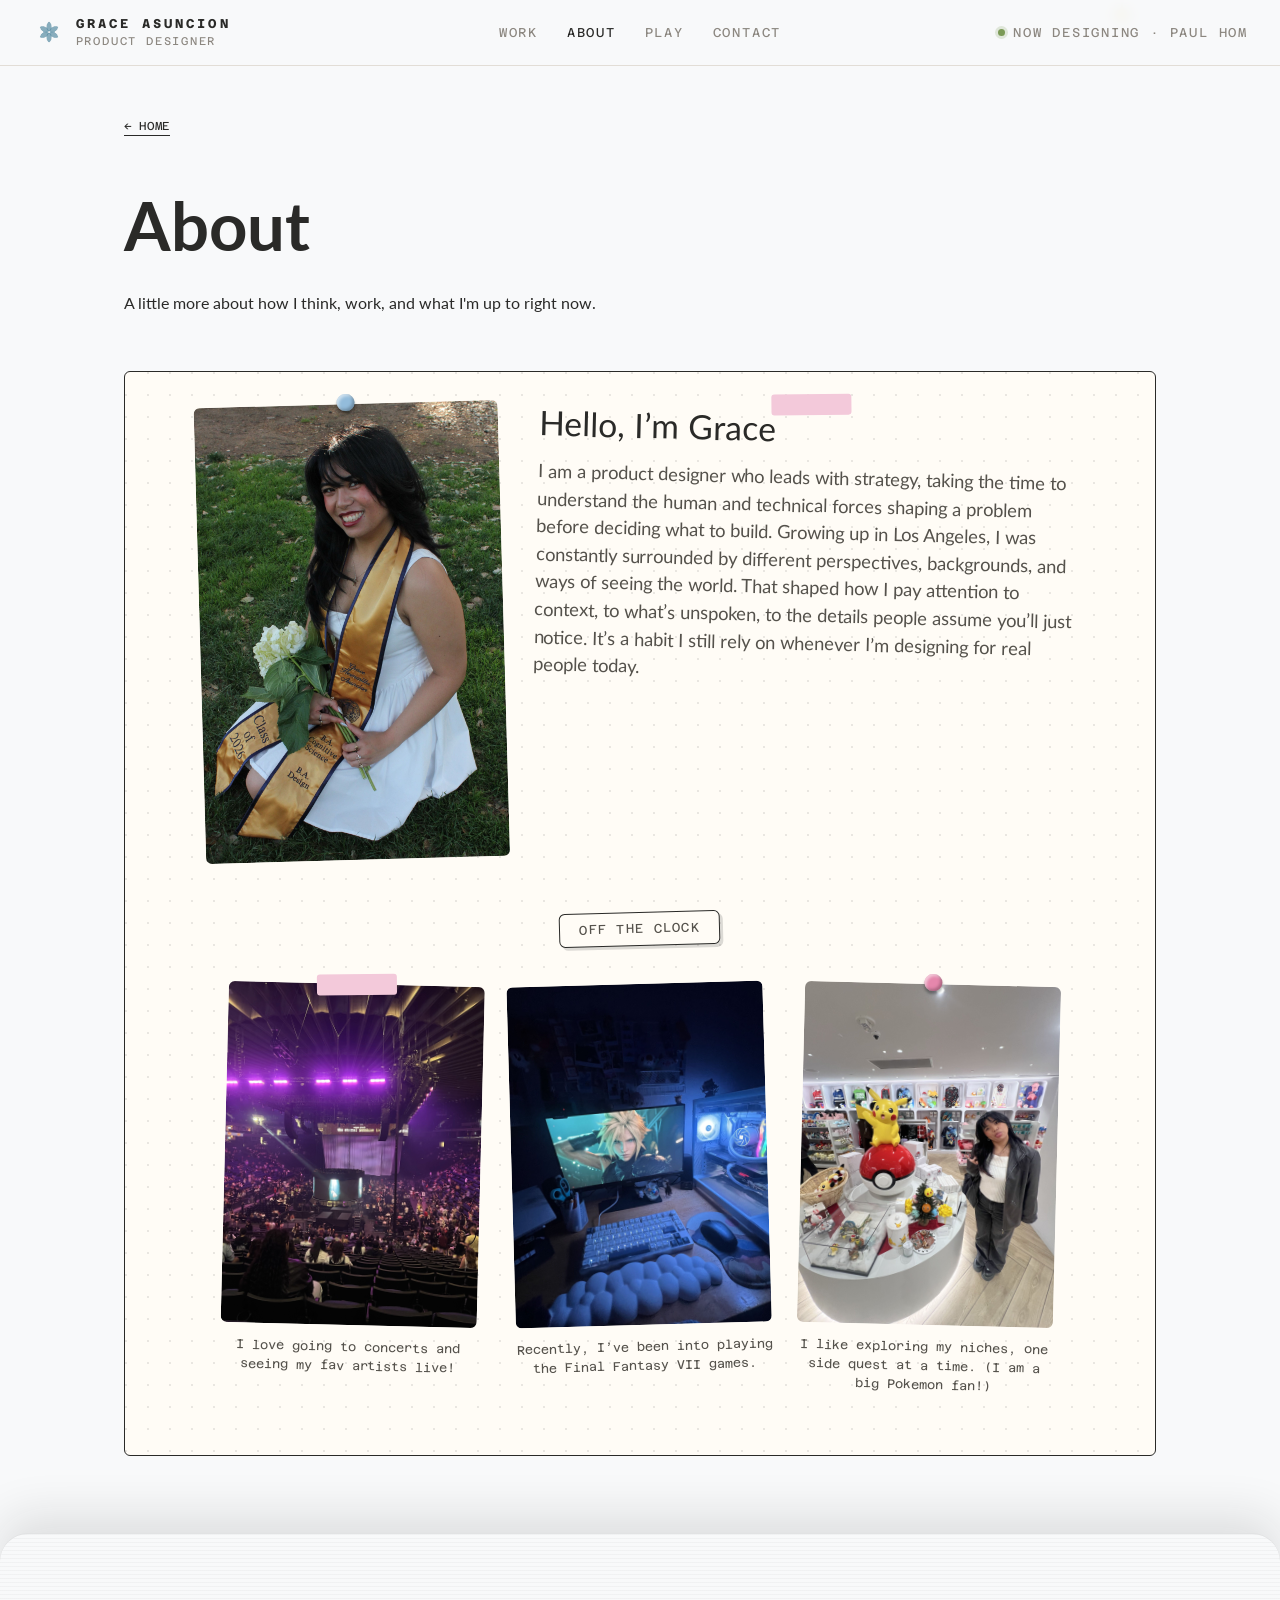
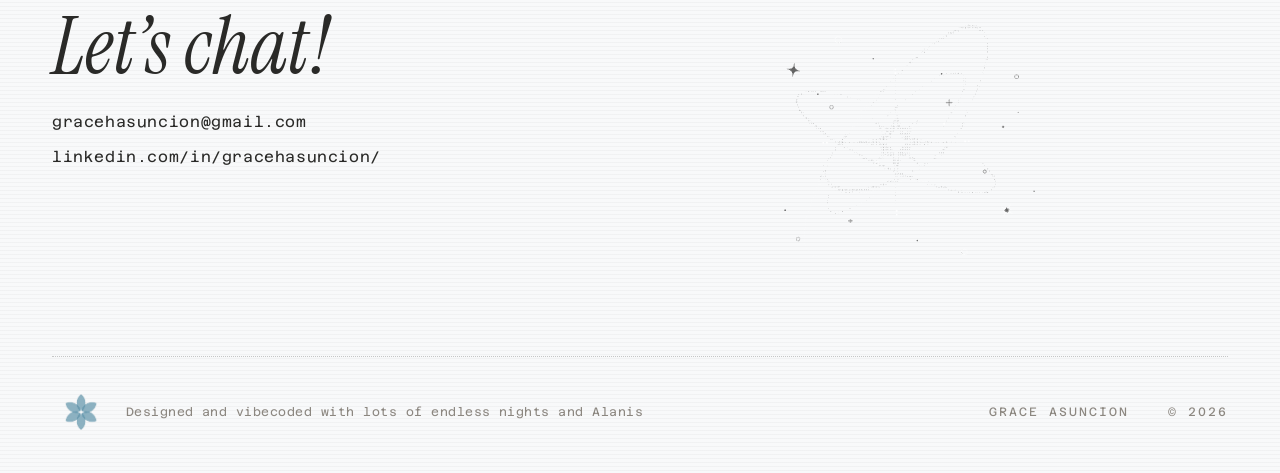
==== commit 5e0ee8ae: "push out updated footer and wip with the work page" ====
--- a/about.html
+++ b/about.html
@@ -7,24 +7,29 @@
 <link rel="icon" href="media/favicon.png" type="image/png">
 <link rel="preconnect" href="https://fonts.googleapis.com">
 <link rel="preconnect" href="https://fonts.gstatic.com" crossorigin>
-<link href="https://fonts.googleapis.com/css2?family=Azeret+Mono:ital,wght@0,100..900;1,100..900&family=Lato:ital,wght@0,100;0,300;0,400;0,700;0,900;1,100;1,300;1,400;1,700;1,900&display=swap" rel="stylesheet">
+<link href="https://fonts.googleapis.com/css2?family=Instrument+Serif:ital@0;1&family=Azeret+Mono:ital,wght@0,100..900;1,100..900&family=Lato:ital,wght@0,100;0,300;0,400;0,700;0,900;1,100;1,300;1,400;1,700;1,900&display=swap" rel="stylesheet">
 <link rel="stylesheet" href="styles.css">
 
 <script src="script.js" defer></script>
 </head>
 <body class="is-page-enter about-page">
 
-<nav class="site-nav">
-  <div class="nav-inner">
-    <div class="nav-left">
-      <a href="index.html" class="brand"><img src="media/flower-logo.png" alt="" class="brand-logo" aria-hidden="true">GRACE ASUNCION</a>
-    </div>
-    <div class="nav-right">
+<nav class="site-nav cosmos-nav">
+  <div class="cosmos-nav-inner">
+    <a href="index.html" class="brand cosmos-brand">
+      <img src="media/flower-logo.png" alt="" class="brand-logo" aria-hidden="true">
+      <span class="cosmos-brand-text">
+        <span class="cosmos-brand-name">GRACE ASUNCION</span>
+        <span class="cosmos-brand-role">PRODUCT DESIGNER</span>
+      </span>
+    </a>
+    <div class="cosmos-nav-links">
       <a href="work.html" class="nav-link">Work</a>
-      <a href="about.html" class="nav-link is-active">About</a>
+      <a href="about.html" class="nav-link is-active" aria-current="page">About</a>
       <a href="play.html" class="nav-link">Play</a>
       <a href="#contact" class="nav-link">Contact</a>
     </div>
+    <p class="cosmos-status"><span class="cosmos-status-dot" aria-hidden="true"></span>NOW DESIGNING &middot; PAUL HOM</p>
   </div>
 </nav>
 
@@ -100,21 +105,10 @@
   </div>
 </main>
 
+<div class="stack-end home-page page-footer-wrap">
 <footer class="site-footer doodle-field" id="contact">
-  <div class="doodle" style="top:10%; right:10%; width:24px; height:24px; --r:-6deg;">
-    <svg viewBox="0 0 20 20" fill="none" stroke="var(--green-deep)" stroke-width="1.6"><circle cx="10" cy="10" r="7"/></svg>
-  </div>
-  <div class="doodle" style="top:30%; right:22%; width:22px; height:22px; --r:8deg; animation-delay:0.6s;">
-    <svg viewBox="0 0 20 20" fill="none" stroke="var(--pink-deep)" stroke-width="1.6" stroke-linecap="round"><path d="M10 2v16M2 10h16M4.5 4.5l11 11M15.5 4.5l-11 11"/></svg>
-  </div>
-  <div class="doodle" style="bottom:34%; right:6%; width:26px; height:26px; --r:4deg; animation-delay:1.1s;">
-    <svg viewBox="0 0 40 40" fill="var(--yellow-deep)"><path d="M20 2 C21 14 26 19 38 20 C26 21 21 26 20 38 C19 26 14 21 2 20 C14 19 19 14 20 2 Z"/></svg>
-  </div>
-  <div class="doodle" style="bottom:14%; right:16%; width:20px; height:20px; --r:-4deg; animation-delay:1.6s;">
-    <svg viewBox="0 0 20 20" fill="none" stroke="var(--ink)" stroke-width="1.6"><rect x="6" y="6" width="8" height="8" transform="rotate(45 10 10)"/></svg>
-  </div>
-  <div class="doodle" style="bottom:10%; left:6%; width:22px; height:22px; --r:6deg; animation-delay:0.3s;">
-    <svg viewBox="0 0 40 40" fill="var(--blue-deep)"><path d="M20 2 C21 14 26 19 38 20 C26 21 21 26 20 38 C19 26 14 21 2 20 C14 19 19 14 20 2 Z"/></svg>
+  <div class="doodle footer-ascii" style="top:12%; right:14%; --r:-4deg;">
+    <img src="media/hero.gif" alt="" aria-hidden="true">
   </div>
 
   <div class="wrap footer-inner">
@@ -128,11 +122,13 @@
     </div>
 
     <div class="footer-bottom-row">
-      <img src="media/logo.png" alt="Grace Asuncion" class="footer-logo">
+      <img src="media/flower-logo.png" alt="Grace Asuncion" class="footer-logo">
+      <p class="footer-credit">Designed and vibecoded with lots of endless nights and Alanis</p>
       <p class="footer-signature">Grace Asuncion &nbsp;&nbsp; &copy; 2026</p>
     </div>
   </div>
 </footer>
+</div>
 
 </body>
 </html>
--- a/styles.css
+++ b/styles.css
@@ -2399,7 +2399,7 @@
 .cosmos-nav {
   background: rgba(248, 249, 250, 0.9);
   backdrop-filter: blur(6px);
-  font-size: 0.68rem;
+  font-size: 0.8rem;
   letter-spacing: 0.14em;
 }
 
@@ -2430,7 +2430,7 @@
 .cosmos-brand-role {
   font-weight: 400;
   color: #8c8780;
-  font-size: 0.6rem;
+  font-size: 0.7rem;
 }
 
 .cosmos-nav-links {
@@ -2468,14 +2468,14 @@
   padding: 5.2rem clamp(0.75rem, 2vw, 1.5rem) 0.9rem;
   background-image: repeating-linear-gradient(to bottom, rgba(42, 42, 40, 0.035) 0 1px, transparent 1px 4px);
   background-size: auto;
-  font-size: 0.68rem;
+  font-size: 0.8rem;
   letter-spacing: 0.14em;
 }
 
 .cosmos-hint {
   margin: 0 0.5rem 0.4rem;
   text-align: right;
-  font-size: 0.58rem;
+  font-size: 0.68rem;
   color: #8c8780;
 }
 
@@ -2538,6 +2538,26 @@
   pointer-events: none;
   filter: brightness(4) invert(1) contrast(2.8);
   mix-blend-mode: multiply;
+  /* Back layer: only the lower half, which planets on the near side pass in front of */
+  clip-path: inset(50% 0 0 0);
+}
+
+/* Front layer: the upper half sits over planets on the far side (z-index 0),
+   so they read as passing behind the galactic core. */
+.cosmos-sun--front {
+  z-index: 4;
+  clip-path: inset(0 0 50% 0);
+}
+
+/* Soft haze around the core's upper half, so far-side planets dim as they slip behind it */
+.cosmos-orbit::after {
+  content: "";
+  position: absolute;
+  inset: 0;
+  z-index: 3;
+  background: radial-gradient(ellipse 22% 46% at 50% 50%, rgba(248, 249, 250, 0.82), rgba(248, 249, 250, 0) 100%);
+  clip-path: inset(0 0 50% 0);
+  pointer-events: none;
 }
 
 .cosmos-planet,
@@ -2562,16 +2582,31 @@
   pointer-events: none;
 }
 
-/* Halftone sphere: a dot grid, shaded by a mask that fades toward the lit upper-left */
+/* ASCII sphere: script.js fills each [data-ascii] globe with a character planet.
+   Glyph size is derived from the globe size so the grid always fills the circle. */
 .cosmos-globe {
+  --k: 1;
+  position: relative;
+  z-index: 1;
   display: block;
   width: 100%;
   height: 100%;
-  border-radius: 50%;
-  background: radial-gradient(circle, var(--tint) 0.9px, transparent 1.4px) 0 0 / 3.4px 3.4px;
-  -webkit-mask-image: radial-gradient(circle at 66% 70%, #000 15%, rgba(0, 0, 0, 0.3) 80%);
-  mask-image: radial-gradient(circle at 66% 70%, #000 15%, rgba(0, 0, 0, 0.3) 80%);
-  transition: transform 0.2s ease;
+  font-family: var(--font-mono);
+  font-weight: 700;
+  font-size: calc(var(--size) * var(--k) / (var(--cols, 12) * 0.6));
+  line-height: calc(var(--size) * var(--k) / var(--rows, 8));
+  letter-spacing: 0;
+  color: var(--tint);
+  transition: scale 0.2s ease;
+}
+
+.cosmos-ascii {
+  position: absolute;
+  top: 50%;
+  left: 50%;
+  transform: translate(-50%, -50%);
+  white-space: pre;
+  pointer-events: none;
 }
 
 .cosmos-planet {
@@ -2579,7 +2614,7 @@
 }
 
 .cosmos-planet:hover .cosmos-globe,
-.cosmos-planet:focus-visible .cosmos-globe { transform: scale(1.12); }
+.cosmos-planet:focus-visible .cosmos-globe { scale: 1.12; }
 
 .cosmos-planet-label {
   position: absolute;
@@ -2595,12 +2630,23 @@
   border-radius: 999px;
   box-shadow: 0 1px 4px rgba(42, 42, 40, 0.08);
   color: var(--ink);
-  font-size: 0.55rem;
+  font-size: 0.66rem;
   font-weight: 700;
   letter-spacing: 0.16em;
   text-transform: uppercase;
   white-space: nowrap;
-  transition: background-color 0.2s ease, color 0.2s ease;
+  transition: background-color 0.2s ease, color 0.2s ease, opacity 0.26s ease, translate 0.26s ease;
+}
+
+/* While a label swaps sides (script.js), it fades and tucks toward its planet:
+   leftward when it sits on the right, rightward when it sits on the left. */
+.cosmos-planet.is-label-hidden .cosmos-planet-label {
+  opacity: 0;
+  translate: -10px 0;
+}
+
+.cosmos-planet.is-label-hidden.is-flipped .cosmos-planet-label {
+  translate: 10px 0;
 }
 
 .cosmos-planet-label::before {
@@ -2625,7 +2671,7 @@
   grid-template-columns: 1fr auto 1fr;
   align-items: end;
   padding: 0.7rem 0.5rem 0;
-  font-size: 0.58rem;
+  font-size: 0.68rem;
   color: #8c8780;
 }
 
@@ -2633,6 +2679,7 @@
 .cosmos-foot a { text-decoration: none; }
 .cosmos-foot-right { text-align: right; }
 .cosmos-foot-right a { color: var(--ink); text-decoration: underline; }
+.cosmos-last-push { text-transform: uppercase; }
 .cosmos-scroll:hover { color: var(--ink); }
 
 @media (prefers-reduced-motion: reduce) {
@@ -2682,6 +2729,8 @@
     width: calc(var(--size) * 0.65);
     height: calc(var(--size) * 0.65);
   }
+
+  .cosmos-globe { --k: 0.65; }
 }
 
 .play-intro {
@@ -2753,7 +2802,7 @@
 
 .stack-head a {
   font-family: var(--font-mono);
-  font-size: 0.72rem;
+  font-size: 0.84rem;
   letter-spacing: 0.14em;
   text-transform: uppercase;
   text-decoration: none;
@@ -2834,7 +2883,7 @@
 .pc-meta,
 .pc-link {
   font-family: var(--font-mono);
-  font-size: 0.7rem;
+  font-size: 0.82rem;
   letter-spacing: 0.14em;
   text-transform: uppercase;
 }
@@ -2849,19 +2898,26 @@
   font-family: "Instrument Serif", Georgia, serif;
   font-style: italic;
   font-weight: 400;
-  font-size: clamp(2.2rem, 3.6vw, 3.4rem);
-  line-height: 1.02;
+  font-size: clamp(1.9rem, 2.9vw, 2.8rem);
+  line-height: 1.06;
+  text-wrap: balance;
+}
+
+/* Project name, shown as a subtitle under the one-liner */
+.pc-project {
+  margin: 1rem 0 0;
+  font-size: 1.15rem;
+  font-weight: 600;
+  line-height: 1.3;
 }
 
 .pc-meta {
-  margin: 0.9rem 0 0;
+  margin: 0.4rem 0 0;
   color: #8c8780;
 }
 
-.pc-summary {
+.pc-body .tag-row {
   margin: 0 0 1.4rem;
-  font-size: 1.15rem;
-  line-height: 1.45;
 }
 
 .pc-link {
@@ -3029,8 +3085,21 @@
   border-top: 1.5px dotted rgba(42, 42, 40, 0.24);
 }
 
+.home-page .footer-bottom-row { flex-wrap: wrap; }
+
+.footer-credit {
+  margin: 0;
+  font-family: var(--font-mono);
+  font-size: 0.76rem;
+  letter-spacing: 0.04em;
+  color: #8c8780;
+}
+
+/* Credit sits beside the logo; signature stays in the bottom-right corner */
+.footer-bottom-row .footer-signature { margin-left: auto; }
+
 .home-page .footer-signature {
-  font-size: 0.66rem;
+  font-size: 0.76rem;
   letter-spacing: 0.16em;
   color: #8c8780;
 }
@@ -3054,3 +3123,167 @@
   height: 3.6rem;
   mix-blend-mode: multiply;
 }
+
+/* Work / About / Play reuse the landing footer panel; it follows the page
+   instead of overlapping the card deck's 60vh spacer. */
+.stack-end.page-footer-wrap {
+  margin-top: clamp(3rem, 6vw, 5rem);
+}
+
+/* Current page in the nav */
+.site-nav a.nav-link[aria-current="page"] { color: var(--ink); }
+
+/* ================================
+   Work page: same system as the landing page
+   (cosmos header, serif italic titles, mono labels, cream project cards)
+================================ */
+.work-hero {
+  padding: calc(64px + clamp(3.5rem, 8vw, 6rem)) clamp(1rem, 3vw, 2rem) clamp(2.5rem, 5vw, 4rem);
+  text-align: center;
+  background:
+    radial-gradient(ellipse 42% 70% at 50% 62%, rgba(176, 164, 238, 0.24), transparent 70%),
+    repeating-linear-gradient(to bottom, rgba(42, 42, 40, 0.035) 0 1px, transparent 1px 4px);
+  background-size: auto;
+}
+
+.work-kicker,
+.work-lede,
+.work-count {
+  margin: 0;
+  font-family: var(--font-mono);
+  font-size: 0.68rem;
+  letter-spacing: 0.24em;
+  text-transform: uppercase;
+  color: #8c8780;
+}
+
+.work-title {
+  margin: 0.5rem 0 0;
+  font-family: "Instrument Serif", Georgia, serif;
+  font-style: italic;
+  font-weight: 400;
+  font-size: clamp(3.2rem, 8vw, 6.5rem);
+  line-height: 1;
+  letter-spacing: -0.01em;
+}
+
+.work-lede {
+  margin-top: 1.2rem;
+  letter-spacing: 0.14em;
+}
+
+.work-main {
+  padding: 0 clamp(1rem, 3vw, 2rem);
+}
+
+.work-section {
+  max-width: 1240px;
+  margin: 0 auto clamp(3rem, 6vw, 5rem);
+}
+
+.work-section .stack-head {
+  padding-top: 2rem;
+  border-bottom: 1.5px dotted rgba(42, 42, 40, 0.24);
+  padding-bottom: 1rem;
+}
+
+.work-grid-2 {
+  display: grid;
+  gap: 24px;
+  margin: 0;
+  padding: 0;
+  list-style: none;
+}
+
+.work-grid-2 { grid-template-columns: repeat(2, minmax(0, 1fr)); }
+
+/* Footer follows the last section directly (the section already leaves room below) */
+.work-page .stack-end.page-footer-wrap { margin-top: 0; }
+
+/* Cards in the same row match heights, with the tags and link pinned to the bottom */
+.work-grid-2 > li { display: flex; }
+.work-grid-2 > li > .stack-card { width: 100%; }
+
+/* Grid cards: the landing card, image on top, soft downward shadow */
+.work-mini {
+  grid-template-columns: 1fr;
+  grid-template-rows: auto 1fr;
+  gap: 20px;
+  min-height: 0;
+  padding: 20px;
+  border-radius: 24px;
+  box-shadow: 0 10px 36px rgba(21, 23, 28, 0.07);
+  transition: transform 0.3s ease, box-shadow 0.3s ease;
+}
+
+a.work-mini:hover {
+  transform: translateY(-4px);
+  box-shadow: 0 18px 44px rgba(21, 23, 28, 0.11);
+}
+
+.work-mini .pc-media { aspect-ratio: 16 / 10; }
+.work-mini .pc-text { gap: 1.4rem; }
+.work-mini .pc-num { margin-bottom: 0.8rem; }
+.work-mini.stack-card .pc-head h3 { font-size: clamp(1.6rem, 2.4vw, 2.2rem); }
+
+@media (max-width: 720px) {
+  .work-grid-2 { grid-template-columns: 1fr; }
+
+}
+
+@media (prefers-reduced-motion: reduce) {
+  .work-mini { transition: none; }
+  a.work-mini:hover { transform: none; }
+}
+
+/* ================================
+   Home hero entrance
+   Greeting, headline, galaxy, then the corner text ease in one after another.
+   Children animate (not .cosmos-stage, which runs the scroll fade), and the
+   `backwards` fill drops each animation once it ends so no transform lingers.
+================================ */
+@keyframes hero-rise {
+  from { opacity: 0; transform: translateY(24px); }
+}
+
+/* Never touches `filter` (the sun's invert filter must stay on). */
+/* The sun and rings are centered with translate(-50%, -50%), so the scale and rise go
+   inside that same transform. That makes them grow from the galaxy's true center. */
+@keyframes hero-galaxy-in {
+  from { opacity: 0; transform: translate(-50%, calc(-50% + 56px)) scale(0.82); }
+  to   { opacity: 1; transform: translate(-50%, -50%) scale(1); }
+}
+
+/* Planets: rise only (their orbit position lives in the inline transform) */
+@keyframes hero-planet-in {
+  from { opacity: 0; translate: 0 40px; }
+}
+
+@keyframes hero-soft-in {
+  from { opacity: 0; }
+}
+
+.home-page .cosmos-kicker { animation: hero-rise 0.8s cubic-bezier(0.2, 0.7, 0.2, 1) 0.15s backwards; }
+.home-page .cosmos-title  { animation: hero-rise 1s cubic-bezier(0.2, 0.7, 0.2, 1) 0.3s backwards; }
+/* Galaxy pieces animate one by one: fading the whole orbit as a group would isolate
+   it and break the sparkle's multiply blend (its white backing would show). */
+/* Sparkle, rings and planets all rise in together, as one galaxy */
+.home-page .cosmos-sun,
+.home-page .cosmos-ring   { animation: hero-galaxy-in 1.4s cubic-bezier(0.2, 0.7, 0.2, 1) 0.45s backwards; }
+.home-page .cosmos-orbit::after { animation: hero-soft-in 1.4s ease 0.45s backwards; }
+.home-page .cosmos-planet,
+.home-page .cosmos-moon   { animation: hero-planet-in 1.4s cubic-bezier(0.2, 0.7, 0.2, 1) 0.45s backwards; }
+.home-page .cosmos-hint,
+.home-page .cosmos-foot   { animation: hero-soft-in 0.9s ease 1.1s backwards; }
+
+@media (prefers-reduced-motion: reduce) {
+  .home-page .cosmos-kicker,
+  .home-page .cosmos-title,
+  .home-page .cosmos-sun,
+  .home-page .cosmos-ring,
+  .home-page .cosmos-orbit::after,
+  .home-page .cosmos-planet,
+  .home-page .cosmos-moon,
+  .home-page .cosmos-hint,
+  .home-page .cosmos-foot { animation: none; }
+}
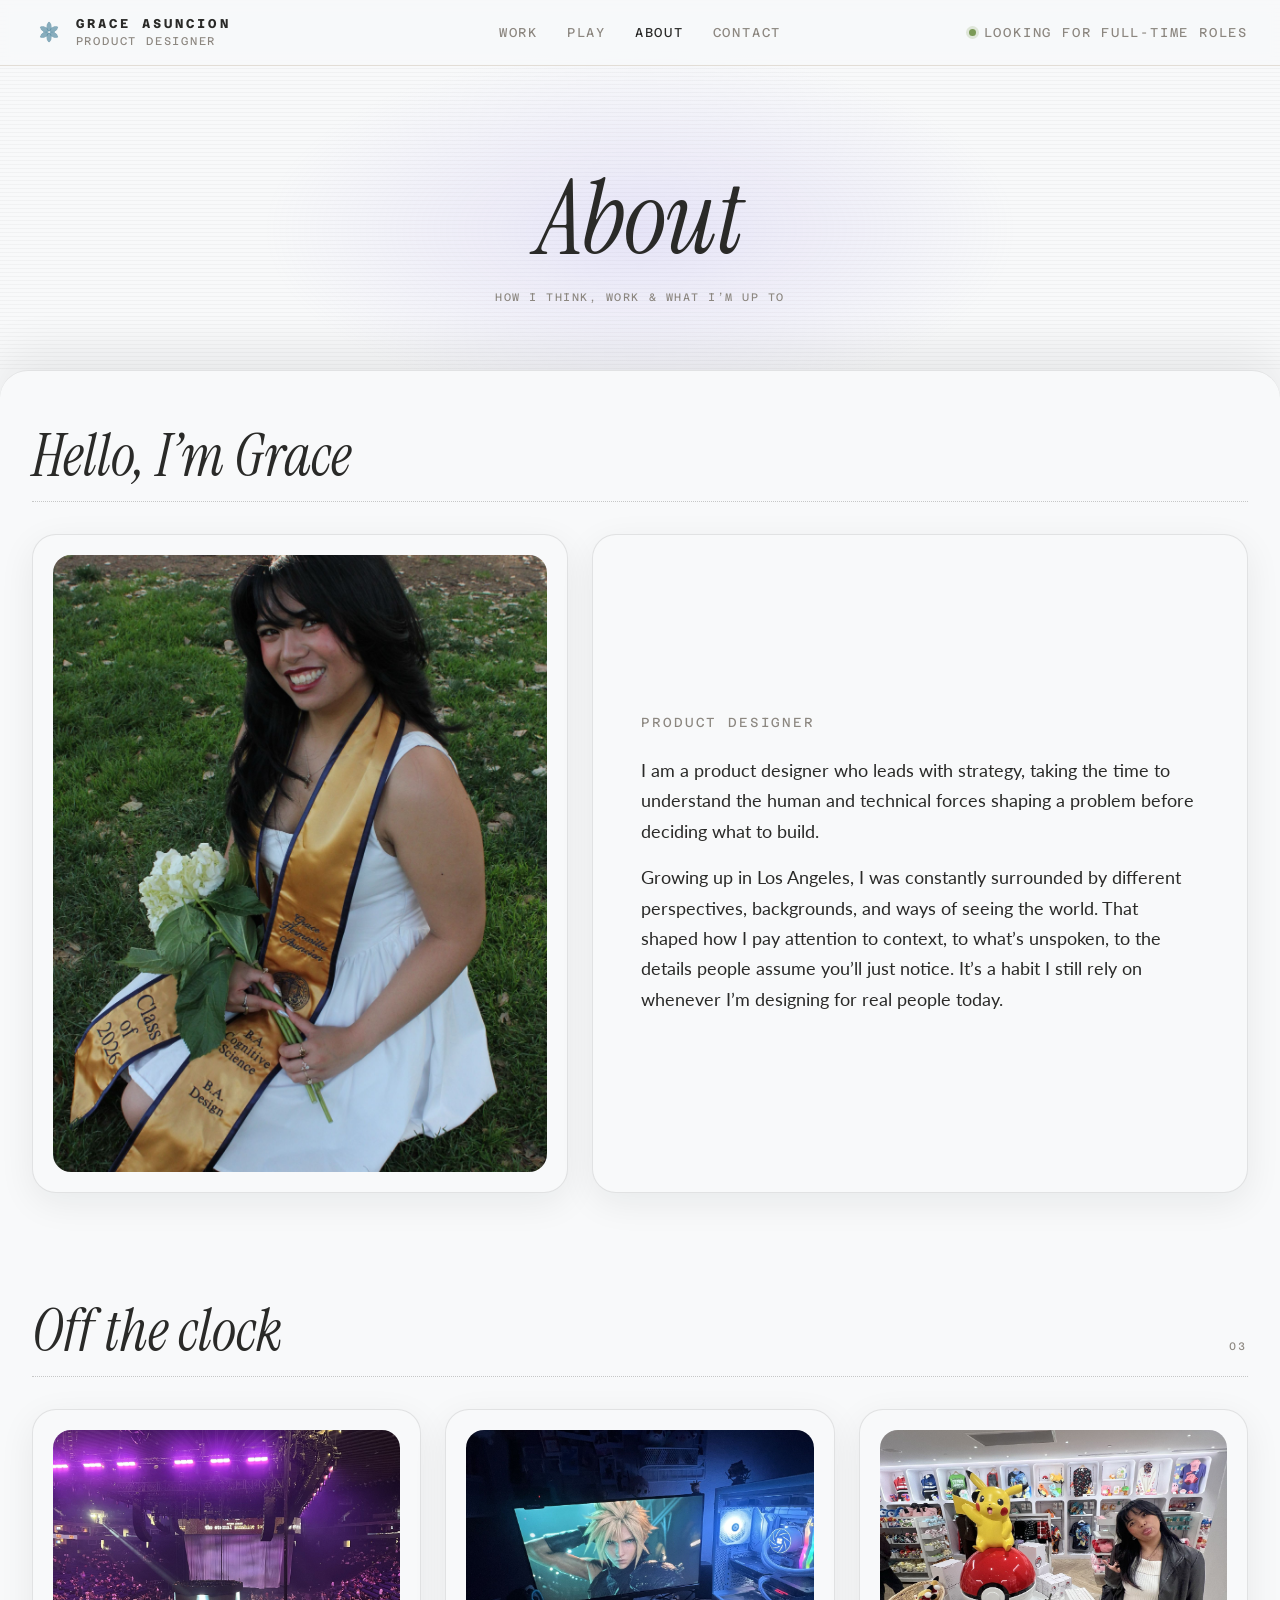
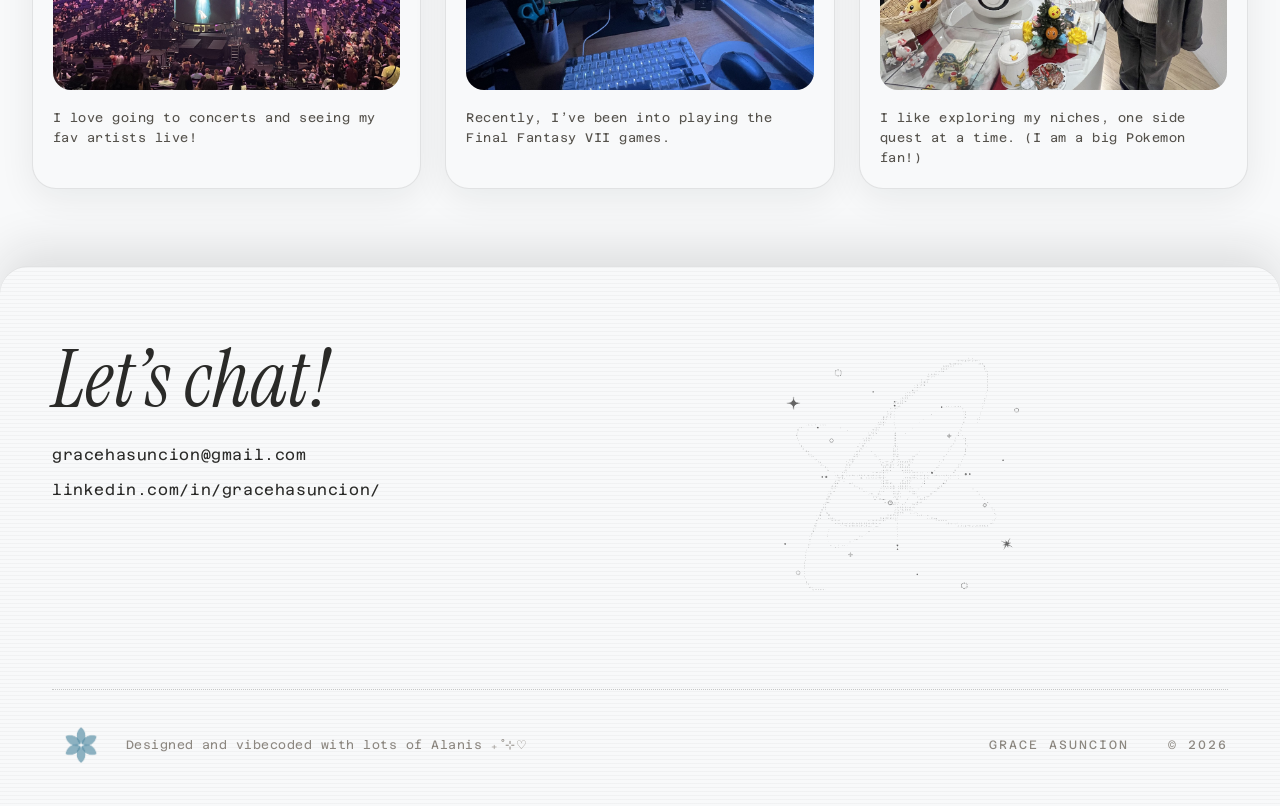
==== commit ac12232a: "working on the play page and starting the about page" ====
--- a/about.html
+++ b/about.html
@@ -25,84 +25,69 @@
     </a>
     <div class="cosmos-nav-links">
       <a href="work.html" class="nav-link">Work</a>
+      <a href="play.html" class="nav-link">Play</a>
       <a href="about.html" class="nav-link is-active" aria-current="page">About</a>
-      <a href="play.html" class="nav-link">Play</a>
       <a href="#contact" class="nav-link">Contact</a>
     </div>
-    <p class="cosmos-status"><span class="cosmos-status-dot" aria-hidden="true"></span>NOW DESIGNING &middot; PAUL HOM</p>
+    <p class="cosmos-status"><span class="cosmos-status-dot" aria-hidden="true"></span>LOOKING FOR FULL-TIME ROLES</p>
   </div>
 </nav>
 
-<header class="project-hero doodle-field wrap">
-  <div class="doodle" style="top:0%; right:4%; width:30px; height:30px; --r:-10deg;">
-    <svg viewBox="0 0 40 40" fill="var(--yellow-deep)"><path d="M20 2 C21 14 26 19 38 20 C26 21 21 26 20 38 C19 26 14 21 2 20 C14 19 19 14 20 2 Z"/></svg>
-  </div>
-
-  <a href="index.html" class="back-link">&larr; Home</a>
-
-  <h1 class="project-title">About</h1>
-
-  <p class="hero-tagline">A little more about how I think, work, and what I'm up to right now.</p>
+<header class="work-hero">
+  <h1 class="work-title">About</h1>
+  <p class="work-lede">How I think, work &amp; what I&rsquo;m up to</p>
 </header>
 
-<main class="wrap doodle-field">
-  <div class="doodle" style="top:2%; left:2%; width:26px; height:26px; --r:-8deg;">
-    <svg viewBox="0 0 20 20" fill="none" stroke="var(--pink-deep)" stroke-width="1.6"><circle cx="10" cy="10" r="7"/></svg>
-  </div>
-  <div class="doodle" style="top:8%; right:4%; width:22px; height:22px; --r:10deg; animation-delay:0.8s;">
-    <svg viewBox="0 0 20 20" fill="none" stroke="var(--blue-deep)" stroke-width="1.6" stroke-linecap="round"><path d="M10 2v16M2 10h16M4.5 4.5l11 11M15.5 4.5l-11 11"/></svg>
-  </div>
-  <div class="doodle" style="bottom:4%; left:6%; width:24px; height:24px; --r:6deg; animation-delay:1.4s;">
-    <svg viewBox="0 0 40 40" fill="var(--yellow-deep)"><path d="M20 2 C21 14 26 19 38 20 C26 21 21 26 20 38 C19 26 14 21 2 20 C14 19 19 14 20 2 Z"/></svg>
-  </div>
-  <div class="doodle" style="bottom:8%; right:8%; width:20px; height:20px; --r:-6deg; animation-delay:0.5s;">
-    <svg viewBox="0 0 20 20" fill="none" stroke="var(--green-deep)" stroke-width="1.6"><rect x="6" y="6" width="8" height="8" transform="rotate(45 10 10)"/></svg>
-  </div>
+<main class="work-main">
+  <section class="work-section" aria-labelledby="hello-title">
+    <div class="stack-head">
+      <h2 id="hello-title">Hello, I&rsquo;m Grace</h2>
+    </div>
 
-  <div class="scrapbook-board">
-    <div class="scrapbook-row">
-      <div class="scrapbook-photo sticky-card rot-l">
-        <div class="scrapbook-pin pin-blue" aria-hidden="true"></div>
-        <div class="placeholder-media has-image natural-media">
-          <img src="media/grac-smiling-grad.jpg" alt="Grace Asuncion smiling at graduation">
+    <div class="about-intro">
+      <div class="work-item about-card about-photo">
+        <div class="pc-media"><img src="media/grac-smiling-grad.jpg" alt="Grace Asuncion smiling at graduation"></div>
+      </div>
+
+      <div class="work-item about-card about-bio">
+        <div class="pc-body">
+          <p class="pc-num">Product Designer</p>
+          <p class="about-bio-text">I am a product designer who leads with strategy, taking the time to understand the human and technical forces shaping a problem before deciding what to build.</p>
+          <p class="about-bio-text">Growing up in Los Angeles, I was constantly surrounded by different perspectives, backgrounds, and ways of seeing the world. That shaped how I pay attention to context, to what&rsquo;s unspoken, to the details people assume you&rsquo;ll just notice. It&rsquo;s a habit I still rely on whenever I&rsquo;m designing for real people today.</p>
         </div>
       </div>
+    </div>
+  </section>
 
-      <div class="scrapbook-note scrapbook-note-lg sticky-card rot-r">
-        <div class="scrapbook-tape" aria-hidden="true"></div>
-        <p class="scrapbook-greeting">Hello, I&rsquo;m Grace</p>
-        <p>I am a product designer who leads with strategy, taking the time to understand the human and technical forces shaping a problem before deciding what to build. Growing up in Los Angeles, I was constantly surrounded by different perspectives, backgrounds, and ways of seeing the world. That shaped how I pay attention to context, to what&rsquo;s unspoken, to the details people assume you&rsquo;ll just notice. It&rsquo;s a habit I still rely on whenever I&rsquo;m designing for real people today.</p>
-      </div>
+  <section class="work-section" aria-labelledby="off-clock-title">
+    <div class="stack-head">
+      <h2 id="off-clock-title">Off the clock</h2>
+      <span class="work-count">03</span>
     </div>
 
-    <p class="scrapbook-row-label">Off the clock</p>
+    <ul class="about-grid-3">
+      <li class="work-item">
+        <figure class="about-card">
+          <div class="pc-media"><img src="media/concert.jpg" alt="Grace at a concert"></div>
+          <figcaption class="pc-body about-caption">I love going to concerts and seeing my fav artists live!</figcaption>
+        </figure>
+      </li>
 
-    <div class="scrapbook-row">
-      <div class="scrapbook-photo scrapbook-photo-sm sticky-card rot-r">
-        <div class="scrapbook-tape" aria-hidden="true"></div>
-        <div class="placeholder-media has-image natural-media">
-          <img src="media/concert.jpg" alt="Grace at a concert">
-        </div>
-        <p class="media-caption">I love going to concerts and seeing my fav artists live!</p>
-      </div>
+      <li class="work-item">
+        <figure class="about-card">
+          <div class="pc-media"><img src="media/ff7.jpg" alt="Final Fantasy VII"></div>
+          <figcaption class="pc-body about-caption">Recently, I&rsquo;ve been into playing the Final Fantasy VII games.</figcaption>
+        </figure>
+      </li>
 
-      <div class="scrapbook-photo scrapbook-photo-sm sticky-card rot-l">
-        <div class="placeholder-media has-image natural-media">
-          <img src="media/ff7.jpg" alt="Final Fantasy VII">
-        </div>
-        <p class="media-caption">Recently, I&rsquo;ve been into playing the Final Fantasy VII games.</p>
-      </div>
-
-      <div class="scrapbook-photo scrapbook-photo-sm sticky-card rot-r">
-        <div class="scrapbook-pin pin-pink" aria-hidden="true"></div>
-        <div class="placeholder-media has-image natural-media">
-          <img src="media/pokemon.jpg" alt="Pokemon">
-        </div>
-        <p class="media-caption">I like exploring my niches, one side quest at a time. (I am a big Pokemon fan!)</p>
-      </div>
-    </div>
-
-  </div>
+      <li class="work-item">
+        <figure class="about-card">
+          <div class="pc-media"><img src="media/pokemon.jpg" alt="Pokemon"></div>
+          <figcaption class="pc-body about-caption">I like exploring my niches, one side quest at a time. (I am a big Pokemon fan!)</figcaption>
+        </figure>
+      </li>
+    </ul>
+  </section>
 </main>
 
 <div class="stack-end home-page page-footer-wrap">
@@ -123,7 +108,7 @@
 
     <div class="footer-bottom-row">
       <img src="media/flower-logo.png" alt="Grace Asuncion" class="footer-logo">
-      <p class="footer-credit">Designed and vibecoded with lots of endless nights and Alanis</p>
+      <p class="footer-credit">Designed and vibecoded with lots of Alanis ₊˚⊹♡</p>
       <p class="footer-signature">Grace Asuncion &nbsp;&nbsp; &copy; 2026</p>
     </div>
   </div>
--- a/styles.css
+++ b/styles.css
@@ -1481,43 +1481,6 @@
   }
 }
 
-.about-page .back-link,
-.about-page .project-title,
-.about-page .hero-tagline,
-.about-page .scrapbook-board {
-  transition: opacity 0.6s ease, transform 0.6s ease;
-}
-
-.about-page.is-page-enter .back-link,
-.about-page.is-page-enter .project-title,
-.about-page.is-page-enter .hero-tagline,
-.about-page.is-page-enter .scrapbook-board {
-  opacity: 0;
-  transform: translateY(24px);
-}
-
-.about-page .back-link { transition-delay: 0.05s; }
-.about-page .project-title { transition-delay: 0.15s; }
-.about-page .hero-tagline { transition-delay: 0.25s; }
-.about-page .scrapbook-board { transition-delay: 0.35s; }
-
-@media (prefers-reduced-motion: reduce) {
-  .about-page .back-link,
-  .about-page .project-title,
-  .about-page .hero-tagline,
-  .about-page .scrapbook-board {
-    transition: none;
-  }
-
-  .about-page.is-page-enter .back-link,
-  .about-page.is-page-enter .project-title,
-  .about-page.is-page-enter .hero-tagline,
-  .about-page.is-page-enter .scrapbook-board {
-    opacity: 1;
-    transform: none;
-  }
-}
-
 .contact-list {
   list-style: none;
   margin: 0;
@@ -2445,6 +2408,12 @@
   gap: 0.5rem;
   margin: 0;
   color: #8c8780;
+  white-space: nowrap;
+}
+
+/* Hide the status before it crowds the centered tabs */
+@media (max-width: 1100px) {
+  .cosmos-status { display: none; }
 }
 
 .cosmos-status-dot {
@@ -3146,7 +3115,6 @@
   background-size: auto;
 }
 
-.work-kicker,
 .work-lede,
 .work-count {
   margin: 0;
@@ -3176,6 +3144,30 @@
   padding: 0 clamp(1rem, 3vw, 2rem);
 }
 
+/* "All projects" stays pinned while the project panel scrolls up over it,
+   the same rounded, shadowed panel the footer uses */
+.work-page .work-hero,
+.about-page .work-hero {
+  position: sticky;
+  top: 0;
+  z-index: 0;
+}
+
+.work-page .work-main,
+.about-page .work-main {
+  position: relative;
+  z-index: 1;
+  padding-top: clamp(0.5rem, 2vw, 1.5rem);
+  background: var(--cream);
+  border-top: 1px solid rgba(21, 23, 28, 0.1);
+  border-radius: 28px 28px 0 0;
+  box-shadow: 0 -16px 48px rgba(21, 23, 28, 0.08);
+  /* Keep the last section's bottom margin inside the panel, and run the
+     panel under the footer's rounded corners so the title never peeks through */
+  display: flow-root;
+  padding-bottom: 28px;
+}
+
 .work-section {
   max-width: 1240px;
   margin: 0 auto clamp(3rem, 6vw, 5rem);
@@ -3197,8 +3189,10 @@
 
 .work-grid-2 { grid-template-columns: repeat(2, minmax(0, 1fr)); }
 
-/* Footer follows the last section directly (the section already leaves room below) */
-.work-page .stack-end.page-footer-wrap { margin-top: 0; }
+/* Footer tucks 28px over the bottom of the project panel, so its rounded
+   corners sit on the panel rather than on the pinned title behind it */
+.work-page .stack-end.page-footer-wrap,
+.about-page .stack-end.page-footer-wrap { margin-top: -28px; }
 
 /* Cards in the same row match heights, with the tags and link pinned to the bottom */
 .work-grid-2 > li { display: flex; }
@@ -3231,9 +3225,103 @@
 
 }
 
+/* ================================
+   About page: same cards as the Work grid
+================================ */
+.about-card {
+  margin: 0;
+  width: 100%;
+  padding: 20px;
+  background: var(--cream);
+  border: 1px solid rgba(21, 23, 28, 0.1);
+  border-radius: 24px;
+  box-shadow: 0 10px 36px rgba(21, 23, 28, 0.07);
+}
+
+.about-intro {
+  display: grid;
+  grid-template-columns: minmax(0, 0.9fr) minmax(0, 1.1fr);
+  gap: 24px;
+}
+
+.about-intro > .about-card { display: flex; }
+
+.about-photo .pc-media {
+  width: 100%;
+  aspect-ratio: 4 / 5;
+}
+
+.about-bio {
+  align-items: center;
+  padding: clamp(24px, 4vw, 48px);
+}
+
+.about-bio .pc-num { margin-bottom: 1.4rem; }
+
+.about-bio-text {
+  margin: 0 0 1rem;
+  font-size: clamp(1.05rem, 1.4vw, 1.2rem);
+  line-height: 1.7;
+}
+
+.about-bio-text:last-child { margin-bottom: 0; }
+
+.about-grid-3 {
+  display: grid;
+  grid-template-columns: repeat(3, minmax(0, 1fr));
+  gap: 24px;
+  margin: 0;
+  padding: 0;
+  list-style: none;
+}
+
+.about-grid-3 > li { display: flex; }
+
+.about-grid-3 .pc-media { aspect-ratio: 4 / 3; }
+
+.about-caption {
+  margin-top: 1.1rem;
+  font-family: var(--font-mono);
+  font-size: 0.78rem;
+  letter-spacing: 0.04em;
+  line-height: 1.6;
+  color: var(--ink-soft);
+}
+
+@media (max-width: 960px) {
+  .about-grid-3 { grid-template-columns: repeat(2, minmax(0, 1fr)); }
+}
+
+@media (max-width: 720px) {
+  .about-intro,
+  .about-grid-3 { grid-template-columns: 1fr; }
+}
+
+/* Entrance: title, lede, then each project section fade up in turn.
+   Runs on every load and refresh. Sections (not cards) animate, so the
+   cards' hover lift isn't affected. */
+@keyframes work-fade-up {
+  from { opacity: 0; transform: translateY(24px); }
+}
+
+.work-title,
+.work-lede,
+.work-section {
+  animation: work-fade-up 0.8s cubic-bezier(0.2, 0.7, 0.2, 1) backwards;
+}
+
+.work-title { animation-delay: 0.1s; }
+.work-lede { animation-delay: 0.25s; }
+.work-section:nth-of-type(1) { animation-delay: 0.4s; }
+.work-section:nth-of-type(2) { animation-delay: 0.55s; }
+
 @media (prefers-reduced-motion: reduce) {
   .work-mini { transition: none; }
   a.work-mini:hover { transform: none; }
+
+  .work-title,
+  .work-lede,
+  .work-section { animation: none; }
 }
 
 /* ================================
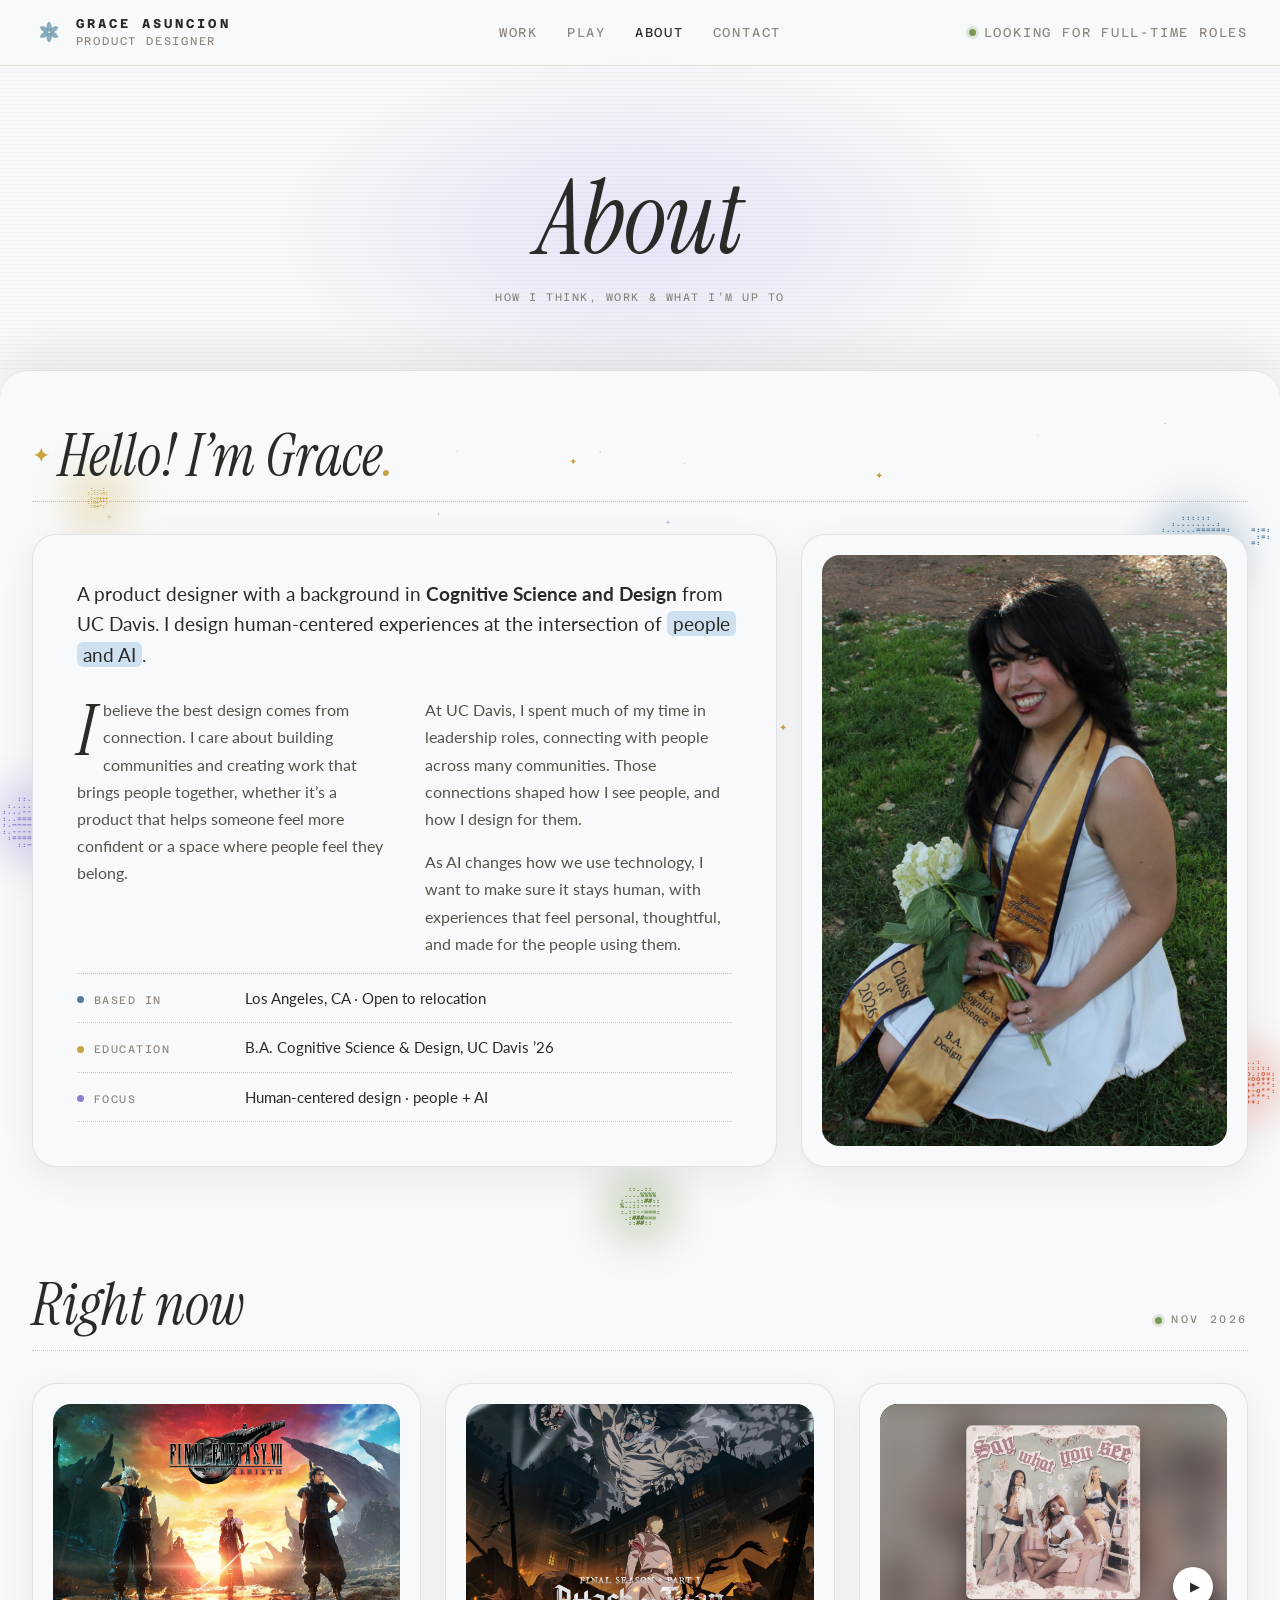
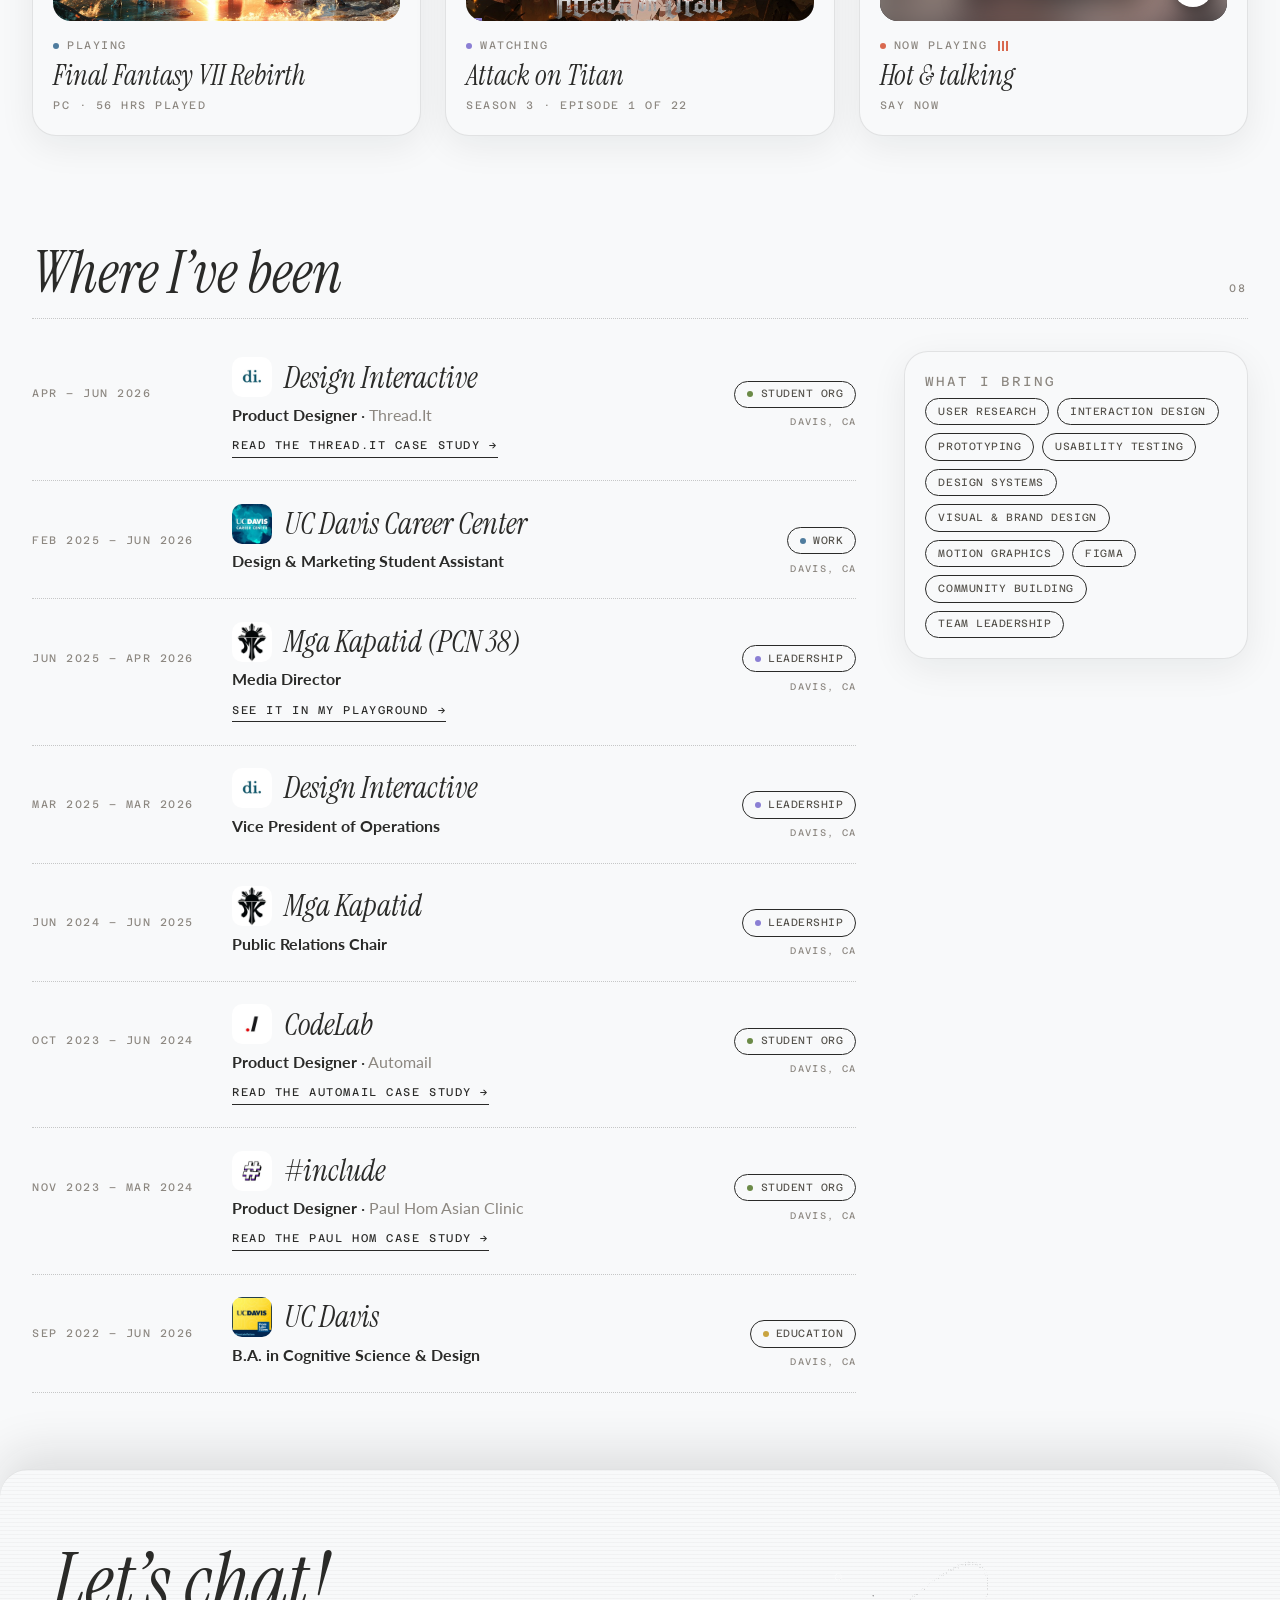
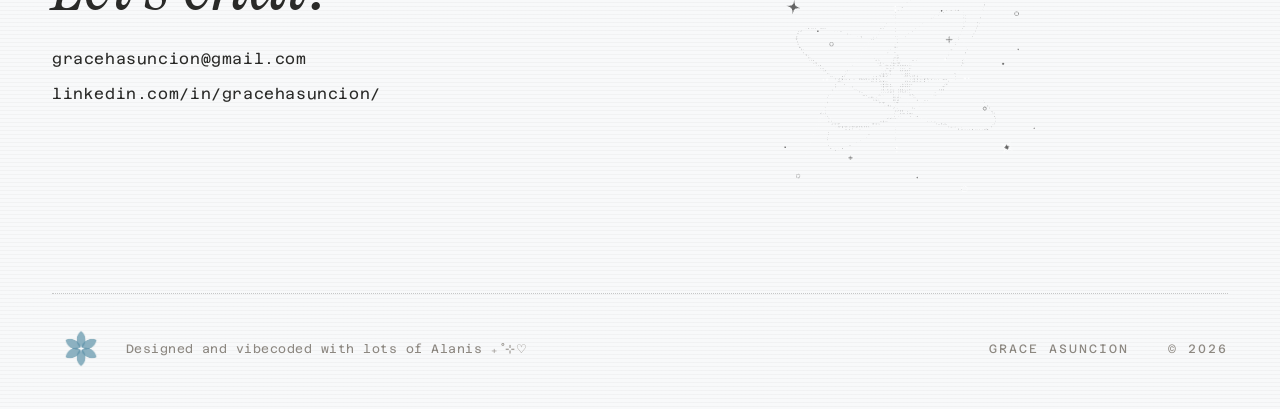
==== commit 363eebb2: "sync up the changes made for the about page" ====
--- a/about.html
+++ b/about.html
@@ -1,18 +1,23 @@
 <!DOCTYPE html>
+<!-- About page. Text for "Right now", "Where I've been" and skills lives in content/about.js. Layout: about-assets/ -->
 <html lang="en">
 <head>
 <meta charset="UTF-8">
 <meta name="viewport" content="width=device-width, initial-scale=1.0">
 <title>About — Grace Asuncion</title>
+<meta name="description" content="Grace Asuncion is a product designer with a background in Cognitive Science and Design from UC Davis, designing human-centered experiences for people and AI.">
 <link rel="icon" href="media/favicon.png" type="image/png">
 <link rel="preconnect" href="https://fonts.googleapis.com">
 <link rel="preconnect" href="https://fonts.gstatic.com" crossorigin>
 <link href="https://fonts.googleapis.com/css2?family=Instrument+Serif:ital@0;1&family=Azeret+Mono:ital,wght@0,100..900;1,100..900&family=Lato:ital,wght@0,100;0,300;0,400;0,700;0,900;1,100;1,300;1,400;1,700;1,900&display=swap" rel="stylesheet">
 <link rel="stylesheet" href="styles.css">
+<link rel="stylesheet" href="about-assets/about.css">
 
 <script src="script.js" defer></script>
+<script src="content/about.js" defer></script>
+<script src="about-assets/about.js" defer></script>
 </head>
-<body class="is-page-enter about-page">
+<body class="is-page-enter work-page about-page">
 
 <nav class="site-nav cosmos-nav">
   <div class="cosmos-nav-inner">
@@ -39,55 +44,82 @@
 </header>
 
 <main class="work-main">
-  <section class="work-section" aria-labelledby="hello-title">
-    <div class="stack-head">
-      <h2 id="hello-title">Hello, I&rsquo;m Grace</h2>
+
+  <!-- Hello -->
+  <section class="work-section ab-hello" aria-labelledby="hello-title">
+    <!-- Faint ASCII stars, placed by about-assets/about.js (seeded, so they stay put) -->
+    <div class="ab-stars" aria-hidden="true" data-stars></div>
+
+    <!-- Floating planets behind the cards. Globes are drawn by the landing page's
+         ASCII renderer (script.js, [data-ascii]); position/float in about.css "Floating planets".
+         --size: globe size · --glow: glow circle · --dur / --delay: float loop -->
+    <div class="ab-planets" aria-hidden="true">
+      <span class="ab-fp ab-fp--blue"       style="--tint:#4f7c9e; --size:68px; --glow:100px; --dur:12s;   --delay:-3s;"><span class="cosmos-globe" data-ascii="ring"></span></span>
+      <span class="ab-fp ab-fp--gold"       style="--tint:#c9a440; --size:22px; --glow:70px;  --dur:9.5s;  --delay:-6s;"><span class="cosmos-globe" data-ascii="plain"></span></span>
+      <span class="ab-fp ab-fp--lavender"   style="--tint:#8b7fd4; --size:52px; --glow:90px;  --dur:13.5s; --delay:-1s;"><span class="cosmos-globe" data-ascii="bands"></span></span>
+      <span class="ab-fp ab-fp--terracotta" style="--tint:#d9694f; --size:46px; --glow:85px;  --dur:11s;   --delay:-8s;"><span class="cosmos-globe" data-ascii="craters"></span></span>
+      <span class="ab-fp ab-fp--green"      style="--tint:#6b8a47; --size:40px; --glow:80px;  --dur:10.5s; --delay:-4.5s;"><span class="cosmos-globe" data-ascii="terra"></span></span>
     </div>
 
-    <div class="about-intro">
-      <div class="work-item about-card about-photo">
-        <div class="pc-media"><img src="media/grac-smiling-grad.jpg" alt="Grace Asuncion smiling at graduation"></div>
+    <div class="stack-head ab-hello-head">
+      <h2 id="hello-title"><span class="ab-star ab-twinkle" aria-hidden="true">&#10022;</span>Hello! I&rsquo;m Grace<span class="ab-gold">.</span></h2>
+    </div>
+
+    <div class="ab-intro">
+      <div class="ab-card ab-bio-card">
+        <p class="ab-lead">
+          A product designer with a background in <strong>Cognitive Science and Design</strong> from UC Davis.
+          I design human-centered experiences at the intersection of <mark class="ab-hl">people and AI</mark>.
+        </p>
+
+        <div class="ab-bio">
+          <p class="ab-dropcap">I believe the best design comes from connection. I care about building communities and creating work that brings people together, whether it&rsquo;s a product that helps someone feel more confident or a space where people feel they belong.</p>
+          <p>At UC Davis, I spent much of my time in leadership roles, connecting with people across many communities. Those connections shaped how I see people, and how I design for them.</p>
+          <p>As AI changes how we use technology, I want to make sure it stays human, with experiences that feel personal, thoughtful, and made for the people using them.</p>
+        </div>
+
+        <dl class="ab-facts">
+          <div><dt>Based in</dt><dd>Los Angeles, CA · Open to relocation</dd></div>
+          <div><dt>Education</dt><dd>B.A. Cognitive Science &amp; Design, UC Davis &rsquo;26</dd></div>
+          <div><dt>Focus</dt><dd>Human-centered design · people + AI</dd></div>        </dl>
       </div>
 
-      <div class="work-item about-card about-bio">
-        <div class="pc-body">
-          <p class="pc-num">Product Designer</p>
-          <p class="about-bio-text">I am a product designer who leads with strategy, taking the time to understand the human and technical forces shaping a problem before deciding what to build.</p>
-          <p class="about-bio-text">Growing up in Los Angeles, I was constantly surrounded by different perspectives, backgrounds, and ways of seeing the world. That shaped how I pay attention to context, to what&rsquo;s unspoken, to the details people assume you&rsquo;ll just notice. It&rsquo;s a habit I still rely on whenever I&rsquo;m designing for real people today.</p>
+      <figure class="ab-card ab-photo-card">
+        <div class="ab-photo-frame">
+          <img class="ab-photo" src="media/grac-smiling-grad.jpg" alt="Grace Asuncion smiling at graduation">
         </div>
-      </div>
+      </figure>
     </div>
   </section>
 
-  <section class="work-section" aria-labelledby="off-clock-title">
+  <!-- Right now -->
+  <section class="work-section" aria-labelledby="now-title">
     <div class="stack-head">
-      <h2 id="off-clock-title">Off the clock</h2>
-      <span class="work-count">03</span>
+      <h2 id="now-title">Right now</h2>
+      <span class="work-count ab-now-date"><span class="cosmos-status-dot ab-blink" aria-hidden="true"></span><span data-now-month></span></span>
+    </div>
+    <!-- Cards are rendered from content/about.js -->
+    <ul class="ab-grid-3" data-now-list></ul>
+  </section>
+
+  <!-- Where I've been -->
+  <section class="work-section" aria-labelledby="path-title">
+    <div class="stack-head">
+      <h2 id="path-title">Where I&rsquo;ve been</h2>
+      <span class="work-count" data-experience-count></span>
     </div>
 
-    <ul class="about-grid-3">
-      <li class="work-item">
-        <figure class="about-card">
-          <div class="pc-media"><img src="media/concert.jpg" alt="Grace at a concert"></div>
-          <figcaption class="pc-body about-caption">I love going to concerts and seeing my fav artists live!</figcaption>
-        </figure>
-      </li>
+    <div class="ab-path">
+      <ol class="ab-xp-list" data-experience aria-labelledby="path-title"></ol>
 
-      <li class="work-item">
-        <figure class="about-card">
-          <div class="pc-media"><img src="media/ff7.jpg" alt="Final Fantasy VII"></div>
-          <figcaption class="pc-body about-caption">Recently, I&rsquo;ve been into playing the Final Fantasy VII games.</figcaption>
-        </figure>
-      </li>
+      <aside class="ab-card ab-skills" aria-labelledby="skills-title">
+        <h3 class="pc-num" id="skills-title">What I bring</h3>
+        <ul class="tag-row ab-skill-list" data-skills></ul>
+      </aside>
+    </div>
+  </section>
 
-      <li class="work-item">
-        <figure class="about-card">
-          <div class="pc-media"><img src="media/pokemon.jpg" alt="Pokemon"></div>
-          <figcaption class="pc-body about-caption">I like exploring my niches, one side quest at a time. (I am a big Pokemon fan!)</figcaption>
-        </figure>
-      </li>
-    </ul>
-  </section>
+  <noscript><style>body.is-page-enter{opacity:1}</style></noscript>
 </main>
 
 <div class="stack-end home-page page-footer-wrap">
--- a/styles.css
+++ b/styles.css
@@ -3146,15 +3146,13 @@
 
 /* "All projects" stays pinned while the project panel scrolls up over it,
    the same rounded, shadowed panel the footer uses */
-.work-page .work-hero,
-.about-page .work-hero {
+.work-page .work-hero {
   position: sticky;
   top: 0;
   z-index: 0;
 }
 
-.work-page .work-main,
-.about-page .work-main {
+.work-page .work-main {
   position: relative;
   z-index: 1;
   padding-top: clamp(0.5rem, 2vw, 1.5rem);
@@ -3191,8 +3189,7 @@
 
 /* Footer tucks 28px over the bottom of the project panel, so its rounded
    corners sit on the panel rather than on the pinned title behind it */
-.work-page .stack-end.page-footer-wrap,
-.about-page .stack-end.page-footer-wrap { margin-top: -28px; }
+.work-page .stack-end.page-footer-wrap { margin-top: -28px; }
 
 /* Cards in the same row match heights, with the tags and link pinned to the bottom */
 .work-grid-2 > li { display: flex; }
@@ -3223,78 +3220,6 @@
 @media (max-width: 720px) {
   .work-grid-2 { grid-template-columns: 1fr; }
 
-}
-
-/* ================================
-   About page: same cards as the Work grid
-================================ */
-.about-card {
-  margin: 0;
-  width: 100%;
-  padding: 20px;
-  background: var(--cream);
-  border: 1px solid rgba(21, 23, 28, 0.1);
-  border-radius: 24px;
-  box-shadow: 0 10px 36px rgba(21, 23, 28, 0.07);
-}
-
-.about-intro {
-  display: grid;
-  grid-template-columns: minmax(0, 0.9fr) minmax(0, 1.1fr);
-  gap: 24px;
-}
-
-.about-intro > .about-card { display: flex; }
-
-.about-photo .pc-media {
-  width: 100%;
-  aspect-ratio: 4 / 5;
-}
-
-.about-bio {
-  align-items: center;
-  padding: clamp(24px, 4vw, 48px);
-}
-
-.about-bio .pc-num { margin-bottom: 1.4rem; }
-
-.about-bio-text {
-  margin: 0 0 1rem;
-  font-size: clamp(1.05rem, 1.4vw, 1.2rem);
-  line-height: 1.7;
-}
-
-.about-bio-text:last-child { margin-bottom: 0; }
-
-.about-grid-3 {
-  display: grid;
-  grid-template-columns: repeat(3, minmax(0, 1fr));
-  gap: 24px;
-  margin: 0;
-  padding: 0;
-  list-style: none;
-}
-
-.about-grid-3 > li { display: flex; }
-
-.about-grid-3 .pc-media { aspect-ratio: 4 / 3; }
-
-.about-caption {
-  margin-top: 1.1rem;
-  font-family: var(--font-mono);
-  font-size: 0.78rem;
-  letter-spacing: 0.04em;
-  line-height: 1.6;
-  color: var(--ink-soft);
-}
-
-@media (max-width: 960px) {
-  .about-grid-3 { grid-template-columns: repeat(2, minmax(0, 1fr)); }
-}
-
-@media (max-width: 720px) {
-  .about-intro,
-  .about-grid-3 { grid-template-columns: 1fr; }
 }
 
 /* Entrance: title, lede, then each project section fade up in turn.
--- a/about-assets/about.css
+++ b/about-assets/about.css
@@ -0,0 +1,717 @@
+/* =====================================================================
+   About page (about.html)
+   Built on the Work / Play page system from styles.css:
+   .work-hero + .work-main panel, .work-section / .stack-head headers,
+   cream cards, .pc-num / .pc-meta / .pc-link mono labels, .tag pills,
+   dotted dividers, and the home galaxy's planet tints and label pills.
+   Only page-specific pieces live here. Content: content/about.js.
+===================================================================== */
+
+/* ---------- Tokens ---------- */
+.about-page {
+  --ab-muted: #8c8780;                        /* .pc-num / .work-lede grey */
+  --ab-line: rgba(42, 42, 40, 0.24);          /* dotted divider line */
+  --ab-dotted: 1.5px dotted var(--ab-line);   /* .stack-head divider */
+  --ab-gold: #c9a440;                         /* star */
+  --ab-lavender: #8b7fd4;                     /* home galaxy planet tints */
+  --ab-blue: #4f7c9e;
+
+  /* Dark media backgrounds for the "Right now" scenes */
+  --ab-media-navy: radial-gradient(circle at 50% 42%, #1C2B45 0%, #0B1019 100%);
+  --ab-media-dark: #0B1019;
+  --ab-media-warm: radial-gradient(circle at 30% 40%, #3A2620 0%, #140D0B 100%);
+}
+
+/* Card: same as the Playground windows and Work grid cards */
+.ab-card {
+  margin: 0;
+  padding: 20px;
+  background: var(--cream);
+  border: 1px solid rgba(21, 23, 28, 0.1);
+  border-radius: 24px;
+  box-shadow: 0 10px 36px rgba(21, 23, 28, 0.07);
+}
+
+/* Planet-tint dot, as on the home galaxy labels */
+.ab-dot-label::before,
+.ab-dot-tag::before {
+  content: "";
+  flex: none;
+  width: 6px;
+  height: 6px;
+  border-radius: 50%;
+  background: var(--tint);
+}
+
+.ab-dot-label {
+  display: flex;
+  align-items: center;
+  gap: 0.5rem;
+}
+
+.ab-dot-tag {
+  display: inline-flex;
+  align-items: center;
+  gap: 0.45rem;
+  white-space: nowrap;
+}
+
+/* ---------- Hello ---------- */
+.ab-intro {
+  display: grid;
+  grid-template-columns: minmax(0, 1.25fr) minmax(0, 0.75fr);
+  gap: 24px;
+}
+
+.ab-bio-card { padding: clamp(24px, 4vw, 44px); }
+
+.ab-lead {
+  margin: 0 0 1.6rem;
+  font-size: clamp(1.15rem, 1.5vw, 1.3rem);
+  line-height: 1.6;
+}
+
+.ab-hl {
+  padding: 0.05em 0.3em;
+  border-radius: var(--radius);
+  background: var(--blue);
+  color: var(--ink);
+  -webkit-box-decoration-break: clone;
+  box-decoration-break: clone;
+}
+
+.ab-bio {
+  column-width: 260px;
+  column-gap: 2.5rem;
+  font-size: 1rem;
+  line-height: 1.7;
+  color: var(--ink-soft);
+}
+
+.ab-bio p {
+  margin: 0 0 1rem;
+  break-inside: avoid-column;
+}
+
+.ab-dropcap::first-letter {
+  float: left;
+  margin: 0.08em 0.12em 0 0;
+  font-family: "Instrument Serif", Georgia, serif;
+  font-style: italic;
+  font-size: 4.4em;
+  line-height: 0.8;
+  color: var(--ink);
+}
+
+.ab-facts {
+  margin: 1rem 0 0;
+  border-top: var(--ab-dotted);
+}
+
+.ab-facts > div {
+  display: grid;
+  grid-template-columns: 9.5rem minmax(0, 1fr);
+  gap: 1rem;
+  align-items: baseline;
+  padding: 0.8rem 0;
+  border-bottom: var(--ab-dotted);
+}
+
+.ab-facts dt {
+  font-family: var(--font-mono);
+  font-size: 0.68rem;
+  letter-spacing: 0.14em;
+  text-transform: uppercase;
+  color: var(--ab-muted);
+}
+
+.ab-facts dd {
+  margin: 0;
+  font-size: 0.95rem;
+  line-height: 1.5;
+}
+
+/* Planet-tint dot before each fact label */
+.ab-facts dt::before {
+  content: "";
+  display: inline-block;
+  width: 7px;
+  height: 7px;
+  margin-right: 0.6rem;
+  border-radius: 50%;
+  background: var(--dot, var(--ab-muted));
+  vertical-align: 0.05em;
+}
+
+.ab-facts > div:nth-child(1) dt { --dot: var(--ab-blue); }
+.ab-facts > div:nth-child(2) dt { --dot: var(--ab-gold); }
+.ab-facts > div:nth-child(3) dt { --dot: var(--ab-lavender); }
+
+/* ---------- Hello: galaxy touches ---------- */
+.ab-hello {
+  position: relative;
+  isolation: isolate;                         /* stars stay behind the cards */
+}
+
+/* Faint ASCII star field, filled by about.js */
+.ab-stars {
+  position: absolute;
+  inset: 0;
+  z-index: -1;
+  overflow: hidden;
+  pointer-events: none;
+  font-family: var(--font-mono);
+  line-height: 1;
+}
+
+.ab-stars span {
+  position: absolute;
+  translate: -50% -50%;
+}
+
+.ab-stars .ab-twinkle { font-size: 10px; }
+
+/* Gold ✦ (heading, highlight, star field) */
+.ab-star {
+  font-family: var(--font-mono);
+  font-style: normal;
+  color: var(--ab-gold);
+}
+
+.ab-hello-head h2 .ab-star {
+  display: inline-block;
+  margin-right: 0.35em;
+  font-size: 0.38em;
+  vertical-align: 0.55em;
+}
+
+.ab-gold { color: var(--ab-gold); }
+
+.ab-twinkle { animation: ab-twinkle 3.4s ease-in-out infinite; }
+
+@keyframes ab-twinkle {
+  0%, 100% { opacity: 1; }
+  50%      { opacity: 0.2; }
+}
+
+/* ---------- Floating planets ----------
+   Five landing-page planets around the intro, behind the heading and cards
+   (stars z -1 · planets z 0 · content z 1). Each bobs on its own loop. */
+.ab-hello .stack-head,
+.ab-intro {
+  position: relative;
+  z-index: 1;
+}
+
+.ab-planets {
+  position: absolute;
+  inset: 0;
+  z-index: 0;
+  pointer-events: none;
+}
+
+.ab-fp {
+  position: absolute;
+  width: var(--size);
+  height: var(--size);
+  animation: ab-float var(--dur) ease-in-out var(--delay) infinite;
+}
+
+/* Soft glow in the planet's colour */
+.ab-fp::before {
+  content: "";
+  position: absolute;
+  top: 50%;
+  left: 50%;
+  width: var(--glow);
+  height: var(--glow);
+  translate: -50% -50%;
+  border-radius: 50%;
+  background: var(--tint);
+  opacity: 0.25;
+  filter: blur(18px);
+}
+
+.ab-fp--blue       { top: 120px; right: 1.5%; }
+.ab-fp--gold       { top: 92px; left: 4.5%; }
+.ab-fp--lavender   { top: 52%; left: calc(var(--size) / -2); }        /* half under the bio card */
+.ab-fp--terracotta { top: 86%; right: calc(var(--size) / -2); }       /* half under the photo card */
+.ab-fp--green      { top: calc(100% + 1.25rem); left: calc(50% - var(--size) / 2); }
+
+@keyframes ab-float {
+  0%, 100% { translate: 0 0;        rotate: 0deg; }
+  33%      { translate: 8px -20px;  rotate: 2deg; }
+  66%      { translate: -6px -8px;  rotate: -2deg; }
+}
+
+/* The home page shrinks .cosmos-globe glyphs on phones; these scale as a whole instead */
+.ab-fp .cosmos-globe { --k: 1; }
+
+/* Half-tucked planets reach past the panel edge on narrow screens */
+.about-page .work-main { overflow-x: clip; }
+
+@media (prefers-color-scheme: dark) {
+  .ab-stars span { text-shadow: 0 0 6px currentColor; }
+}
+
+/* Photo fills the card, inset like .pc-media, and grows to the bio card's height */
+.ab-photo-card {
+  display: flex;
+  flex-direction: column;
+}
+
+.ab-photo-frame {
+  position: relative;
+  flex: 1;
+  min-height: 440px;
+  overflow: hidden;
+  border-radius: 18px;                       /* .pc-media */
+  background: #eceef1;
+}
+
+.ab-photo {
+  position: absolute;
+  inset: 0;
+  display: block;
+  width: 100%;
+  height: 100%;
+  object-fit: cover;
+  object-position: center 30%;
+}
+
+/* ---------- Right now ---------- */
+.ab-now-date {
+  display: inline-flex;
+  align-items: center;
+  gap: 0.55rem;
+}
+
+.ab-grid-3 {
+  display: grid;
+  grid-template-columns: repeat(3, minmax(0, 1fr));
+  gap: 24px;
+  margin: 0;
+  padding: 0;
+  list-style: none;
+}
+
+.ab-now-card .pc-num { margin: 1.1rem 0 0.4rem; font-size: 0.68rem; }
+
+.ab-now-title {
+  margin: 0;
+  font-family: "Instrument Serif", Georgia, serif;
+  font-style: italic;
+  font-weight: 400;
+  font-size: clamp(1.6rem, 2.2vw, 2rem);
+  line-height: 1.1;
+  overflow-wrap: anywhere;
+}
+
+.ab-now-card .pc-meta { font-size: 0.68rem; }
+
+/* Scenes */
+.ab-scene {
+  position: relative;
+  aspect-ratio: 16 / 10;
+}
+
+.ab-scene > div {
+  position: absolute;
+  inset: 0;
+}
+
+/* A real image in place of a drawn scene */
+.ab-scene > .ab-scene-img {
+  position: absolute;
+  inset: 0;
+  width: 100%;
+  height: 100%;
+  object-fit: cover;
+  image-rendering: high-quality;
+}
+
+/* ---------- On repeat: album art ----------
+   Square cover centred over a blurred copy of itself, so it fills the same
+   16:10 media slot as the other cards. The slot links to Spotify. */
+.ab-scene > .ab-album,
+.ab-scene > .ab-scene--song {
+  position: absolute;
+  inset: 0;
+  display: block;
+}
+
+.ab-album { background: #15171C; }
+
+.ab-album-bg {
+  position: absolute;
+  inset: -10%;
+  background-size: cover;
+  background-position: center;
+  filter: blur(18px) brightness(0.75);
+}
+
+/* .ab-album prefix beats the site-wide .pc-media img fill rule */
+.ab-album .ab-album-cover {
+  position: absolute;
+  top: 50%;
+  left: 50%;
+  height: 80%;
+  width: auto;
+  aspect-ratio: 1;
+  object-fit: cover;
+  border-radius: 6px;
+  box-shadow: 0 8px 24px rgba(0, 0, 0, 0.35);
+  transform: translate(-50%, -50%);
+}
+
+/* Small play button, bottom-right: hints the art plays the song */
+.ab-album-play {
+  position: absolute;
+  right: 14px;
+  bottom: 14px;
+  display: grid;
+  place-items: center;
+  width: 40px;
+  height: 40px;
+  padding-left: 3px;
+  border-radius: 50%;
+  background: #fff;
+  box-shadow: 0 4px 12px rgba(0, 0, 0, 0.3);
+  font-size: 0.8rem;
+  color: var(--ink);
+  transition: transform 0.2s ease;
+}
+
+/* The art is a button: clicking it swaps in Spotify's player (about.js) */
+.ab-scene-btn {
+  display: block;
+  width: 100%;
+  padding: 0;
+  border: 0;
+  font: inherit;
+  cursor: pointer;
+}
+
+.ab-scene-btn:hover .ab-album-play { transform: scale(1.1); }
+
+.ab-scene-btn:focus-visible {
+  outline: 3px solid var(--ink);
+  outline-offset: 3px;
+}
+
+/* Spotify's 232px player, scaled by about.js to fill the 16:10 box */
+.ab-player { background: #282828; }
+
+.ab-player iframe {
+  position: absolute;
+  top: 0;
+  left: 0;
+  display: block;
+  border: 0;
+  transform-origin: 0 0;
+}
+
+/* Paused in Spotify: label reads "ON REPEAT" and the bars stop */
+.ab-repeat.is-paused .ab-eq i { animation-play-state: paused; }
+
+/* Over a real image the progress line sits on the bottom edge */
+.ab-scene .ab-scene-progress--edge { bottom: 0; }
+
+.ab-scene--game {
+  display: grid;
+  place-items: center;
+  background: var(--ab-media-navy);
+}
+
+.ab-scene-planet {
+  margin-top: -12px;
+  font-family: var(--font-mono);
+  font-size: 0.9rem;
+  line-height: 1.15;
+  white-space: pre;
+  color: var(--blue);
+  text-shadow: 0 0 8px var(--blue), 0 0 18px rgba(207, 225, 240, 0.6);
+}
+
+.ab-scene-hp {
+  position: absolute;
+  left: 14px;
+  bottom: 12px;
+  font-family: var(--font-mono);
+  font-size: 0.62rem;
+  letter-spacing: 0.06em;
+  color: var(--ab-gold);
+}
+
+.ab-scene--show {
+  display: grid;
+  place-items: center;
+  background: var(--ab-media-dark);
+}
+
+.ab-scene--show::before,
+.ab-scene--show::after {
+  content: "";
+  position: absolute;
+  left: 0;
+  right: 0;
+  height: 14%;
+  background: #000;
+}
+
+.ab-scene--show::before { top: 0; }
+.ab-scene--show::after { bottom: 0; }
+
+.ab-scene-play {
+  display: grid;
+  place-items: center;
+  width: 48px;
+  height: 48px;
+  padding-left: 3px;
+  border: 1.5px solid #fff;
+  border-radius: 50%;
+  font-size: 0.9rem;
+  color: #fff;
+}
+
+.ab-scene-progress {
+  position: absolute;
+  left: 0;
+  bottom: 14%;
+  z-index: 1;
+  height: 3px;
+  background: #8b7fd4;
+}
+
+.ab-scene--song { background: var(--ab-media-warm); }
+
+.ab-scene-cover,
+.ab-scene-vinyl {
+  position: absolute;
+  top: 50%;
+  height: 70%;
+  aspect-ratio: 1;
+  transform: translateY(-50%);
+}
+
+.ab-scene-cover {
+  left: 12%;
+  z-index: 1;
+  border-radius: 4px;
+  background: linear-gradient(135deg, #d9694f, var(--ab-gold));
+  background-size: cover;
+  background-position: center;
+  box-shadow: 4px 0 16px rgba(0, 0, 0, 0.45);
+}
+
+/* Peeks out from behind the cover */
+.ab-scene-vinyl { left: 36%; }
+
+.ab-scene-vinyl::before {
+  content: "";
+  position: absolute;
+  inset: 0;
+  border-radius: 50%;
+  background:
+    radial-gradient(circle, #d9694f 0 16%, #0B1019 16% 19%, transparent 19%),
+    repeating-radial-gradient(circle, #141414 0 1px, #262626 1px 3px);
+  animation: ab-spin 6s linear infinite;
+}
+
+@keyframes ab-spin {
+  to { transform: rotate(360deg); }
+}
+
+.ab-eq {
+  display: inline-flex;
+  align-items: flex-end;
+  gap: 2px;
+  height: 10px;
+  margin-left: 0.15rem;
+}
+
+.ab-eq i {
+  width: 2px;
+  height: 100%;
+  background: #d9694f;
+  transform-origin: bottom;
+  animation: ab-eq 0.9s ease-in-out infinite;
+}
+
+.ab-eq i:nth-child(2) { animation-delay: -0.3s; }
+.ab-eq i:nth-child(3) { animation-delay: -0.6s; }
+
+@keyframes ab-eq {
+  0%, 100% { transform: scaleY(0.3); }
+  50% { transform: scaleY(1); }
+}
+
+/* ---------- Where I've been ---------- */
+.ab-path {
+  display: grid;
+  grid-template-columns: minmax(0, 2.4fr) minmax(240px, 1fr);
+  align-items: start;
+  gap: clamp(1.5rem, 4vw, 3rem);
+}
+
+.ab-xp-list {
+  margin: 0;
+  padding: 0;
+  list-style: none;
+}
+
+.ab-xp {
+  display: grid;
+  grid-template-columns: 11rem minmax(0, 1fr) auto;
+  gap: 1.5rem;
+  align-items: baseline;
+  padding: 1.4rem 0;
+  border-bottom: var(--ab-dotted);
+}
+
+.ab-xp:first-child { padding-top: 0.4rem; }
+
+.ab-xp-date {
+  margin: 0;
+  font-size: 0.68rem;
+}
+
+.ab-xp-head {
+  display: flex;
+  align-items: center;
+  gap: 0.75rem;
+}
+
+.ab-xp-logo {
+  flex: none;
+  display: grid;
+  place-items: center;
+  width: 2.5rem;
+  height: 2.5rem;
+  overflow: hidden;
+  border-radius: 10px;
+}
+
+.ab-xp-logo img {
+  width: 100%;
+  height: 100%;
+  object-fit: contain;
+}
+
+/* placeholder until a logo file is added in content/about.js */
+.ab-xp-logo.is-empty {
+  border: 1.5px dashed var(--ab-muted);
+  font-family: var(--font-mono);
+  font-size: 0.62rem;
+  letter-spacing: 0.08em;
+  color: var(--ab-muted);
+}
+
+.ab-xp-org {
+  margin: 0;
+  font-family: "Instrument Serif", Georgia, serif;
+  font-style: italic;
+  font-weight: 400;
+  font-size: 1.9rem;
+  line-height: 1.1;
+}
+
+.ab-xp-role {
+  margin: 0.35rem 0 0;
+  line-height: 1.5;
+}
+
+.ab-xp-desc { color: var(--ab-muted); }
+
+.ab-xp-link {
+  margin-top: 0.7rem;
+  font-size: 0.7rem;
+  color: var(--ink);
+  text-decoration: none;
+}
+
+.ab-xp-link:hover { letter-spacing: 0.2em; }
+
+.ab-xp-side {
+  display: flex;
+  flex-direction: column;
+  align-items: flex-end;
+  gap: 0.45rem;
+}
+
+.ab-xp-place {
+  margin: 0;
+  font-size: 0.6rem;
+}
+
+.ab-skills {
+  position: sticky;
+  top: calc(64px + 1.5rem);
+}
+
+.ab-skills .pc-num { margin: 0 0 0.4rem; font-weight: 400; }
+
+.ab-skill-list {
+  margin: 0;
+  padding: 0;
+  list-style: none;
+}
+
+.about-page .work-main a:focus-visible {
+  outline: 3px solid var(--ink);
+  outline-offset: 3px;
+}
+
+/* ---------- Responsive ---------- */
+@media (max-width: 960px) {
+  .ab-intro { grid-template-columns: minmax(0, 1fr); }
+  .ab-photo-frame { flex: none; min-height: 0; aspect-ratio: 4 / 3; }
+  .ab-grid-3 { grid-template-columns: repeat(2, minmax(0, 1fr)); }
+
+  .ab-path { grid-template-columns: minmax(0, 1fr); }
+  .ab-skills { position: static; }
+}
+
+@media (max-width: 720px) {
+  /* Floating planets: smaller and fainter on phones */
+  .ab-fp { scale: 0.7; opacity: 0.6; }
+
+  .ab-grid-3 { grid-template-columns: minmax(0, 1fr); }
+
+  .ab-xp {
+    grid-template-columns: minmax(0, 1fr);
+    gap: 0.5rem;
+  }
+
+  .ab-xp-side {
+    flex-direction: row;
+    align-items: center;
+    gap: 0.75rem;
+    margin-top: 0.4rem;
+  }
+
+  .ab-facts > div {
+    grid-template-columns: minmax(0, 1fr);
+    gap: 0.25rem;
+  }
+}
+
+@media (max-width: 480px) {
+  .ab-photo-frame { min-height: 0; aspect-ratio: 4 / 5; }
+}
+
+/* ---------- Reduced motion ---------- */
+@media (prefers-reduced-motion: reduce) {
+  .ab-scene-vinyl::before,
+  .ab-eq i,
+  .ab-blink,
+  .ab-twinkle { animation: none; }
+  .ab-fp { animation: none; }                 /* floating planets hold still */
+
+  .ab-album-play { transition: none; }
+
+  /* A still frame that still reads as "playing" */
+  .ab-eq i { transform: scaleY(0.6); }
+  .ab-eq i:nth-child(1) { transform: scaleY(0.45); }
+  .ab-eq i:nth-child(2) { transform: scaleY(0.95); }
+}
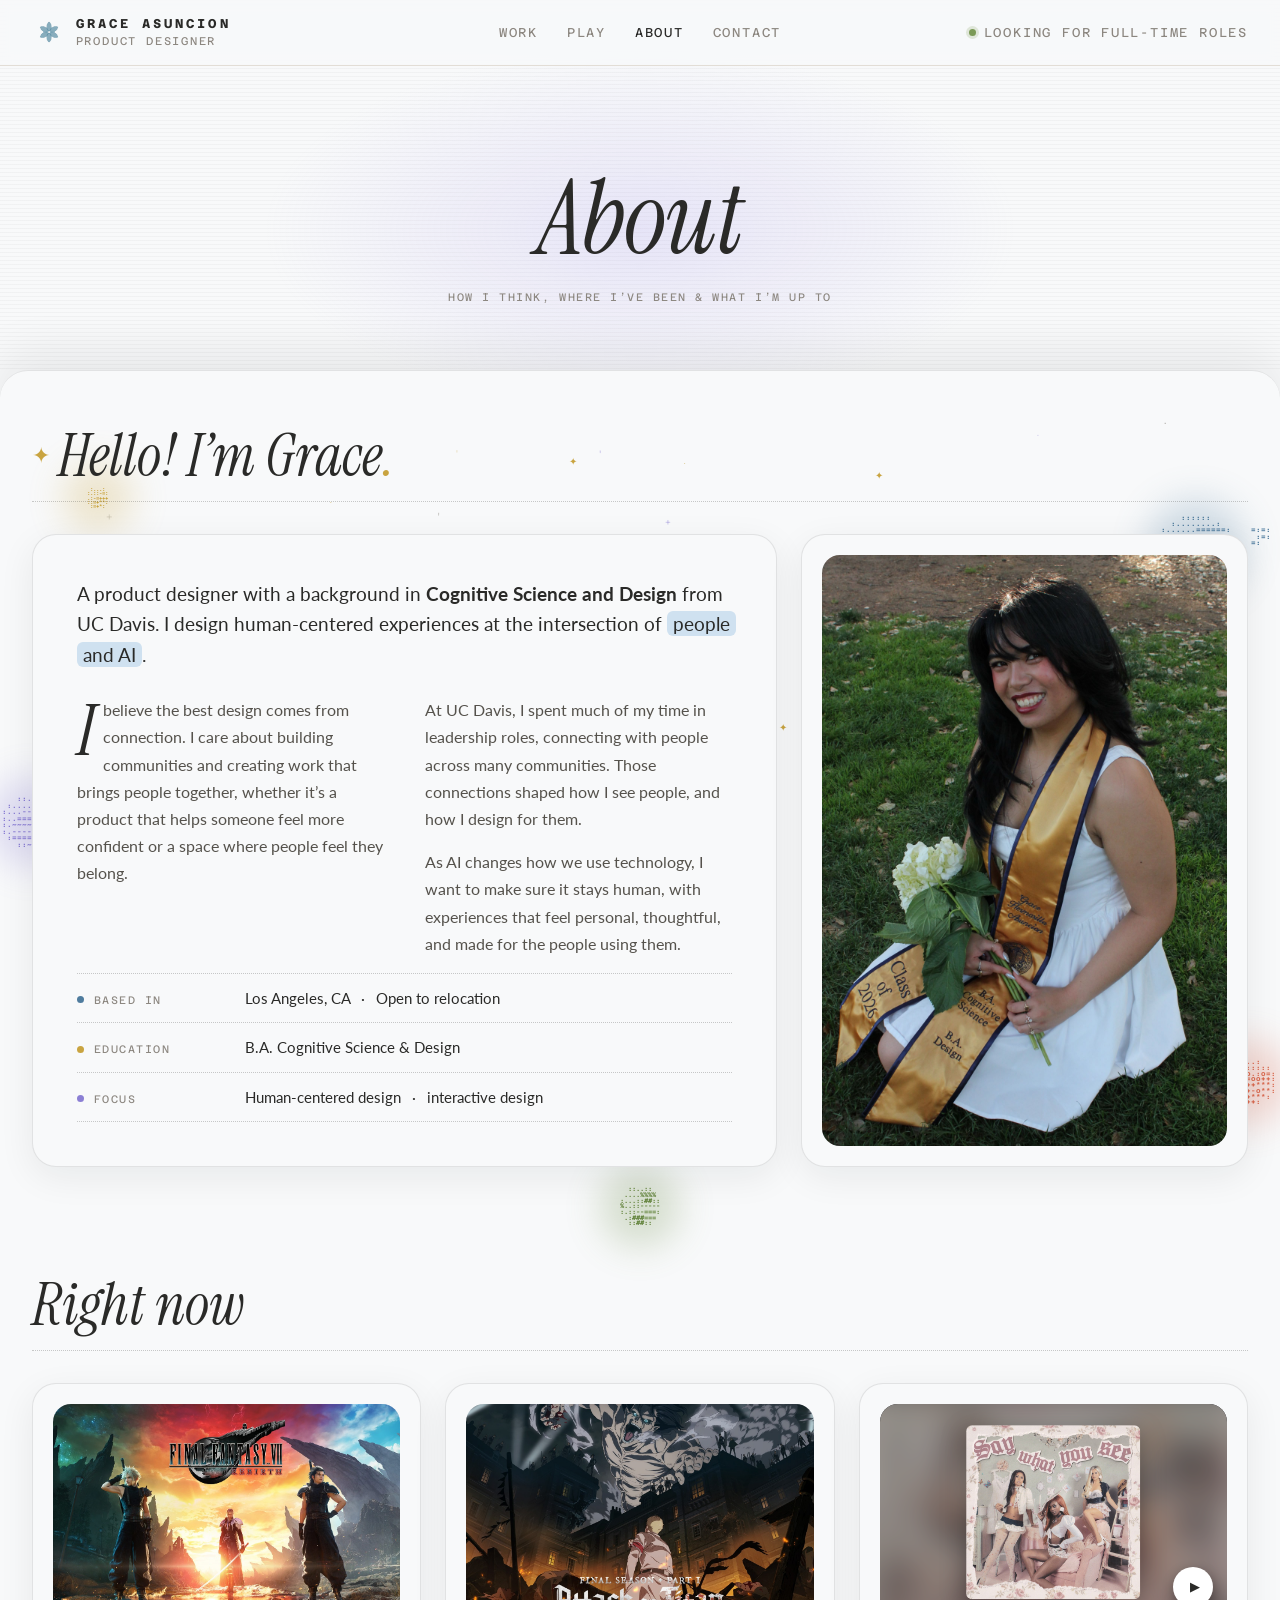
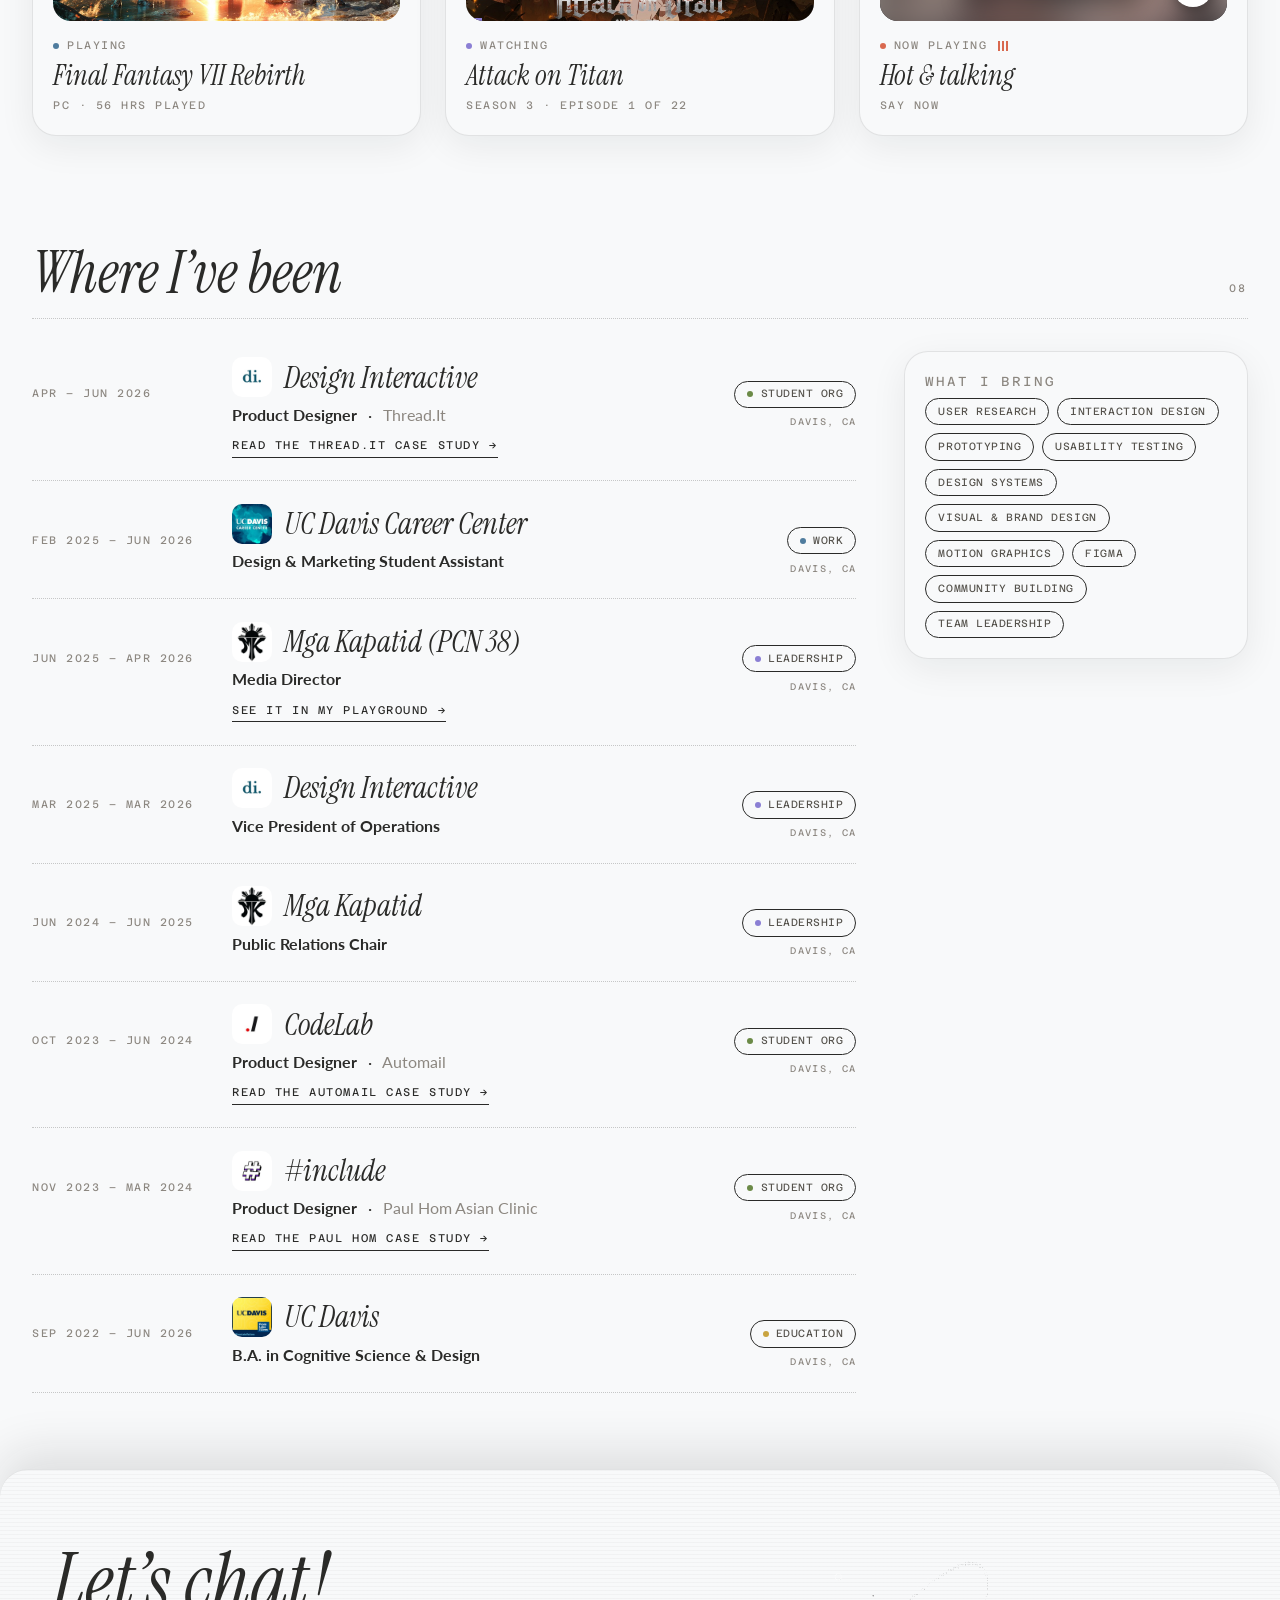
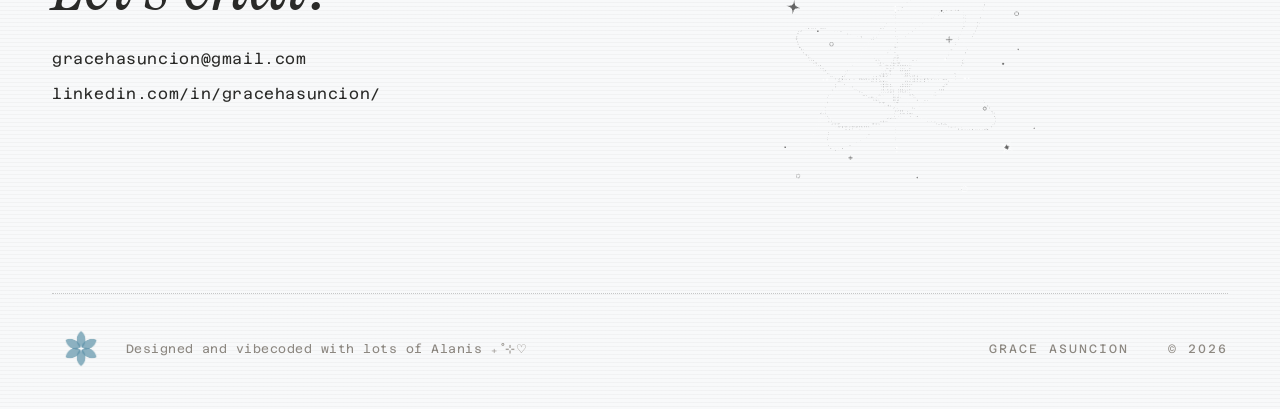
==== commit 85df053e: "final about page (atm)" ====
--- a/about.html
+++ b/about.html
@@ -4,7 +4,7 @@
 <head>
 <meta charset="UTF-8">
 <meta name="viewport" content="width=device-width, initial-scale=1.0">
-<title>About — Grace Asuncion</title>
+<title>About | Grace Asuncion</title>
 <meta name="description" content="Grace Asuncion is a product designer with a background in Cognitive Science and Design from UC Davis, designing human-centered experiences for people and AI.">
 <link rel="icon" href="media/favicon.png" type="image/png">
 <link rel="preconnect" href="https://fonts.googleapis.com">
@@ -40,7 +40,7 @@
 
 <header class="work-hero">
   <h1 class="work-title">About</h1>
-  <p class="work-lede">How I think, work &amp; what I&rsquo;m up to</p>
+  <p class="work-lede">How I think, where I&rsquo;ve been &amp; what I&rsquo;m up to</p>
 </header>
 
 <main class="work-main">
@@ -79,9 +79,10 @@
         </div>
 
         <dl class="ab-facts">
-          <div><dt>Based in</dt><dd>Los Angeles, CA · Open to relocation</dd></div>
-          <div><dt>Education</dt><dd>B.A. Cognitive Science &amp; Design, UC Davis &rsquo;26</dd></div>
-          <div><dt>Focus</dt><dd>Human-centered design · people + AI</dd></div>        </dl>
+          <div><dt>Based in</dt><dd>Los Angeles, CA <span class="ab-sep" aria-hidden="true">·</span> Open to relocation</dd></div>
+          <div><dt>Education</dt><dd>B.A. Cognitive Science &amp; Design</dd></div>
+          <div><dt>Focus</dt><dd>Human-centered design <span class="ab-sep" aria-hidden="true">·</span> interactive design</dd></div>
+        </dl>
       </div>
 
       <figure class="ab-card ab-photo-card">
@@ -96,7 +97,6 @@
   <section class="work-section" aria-labelledby="now-title">
     <div class="stack-head">
       <h2 id="now-title">Right now</h2>
-      <span class="work-count ab-now-date"><span class="cosmos-status-dot ab-blink" aria-hidden="true"></span><span data-now-month></span></span>
     </div>
     <!-- Cards are rendered from content/about.js -->
     <ul class="ab-grid-3" data-now-list></ul>
--- a/about-assets/about.css
+++ b/about-assets/about.css
@@ -123,6 +123,11 @@
   letter-spacing: 0.14em;
   text-transform: uppercase;
   color: var(--ab-muted);
+}
+
+/* the · between two values; wider gap than a plain space */
+.ab-sep {
+  margin: 0 0.45em;
 }
 
 .ab-facts dd {
